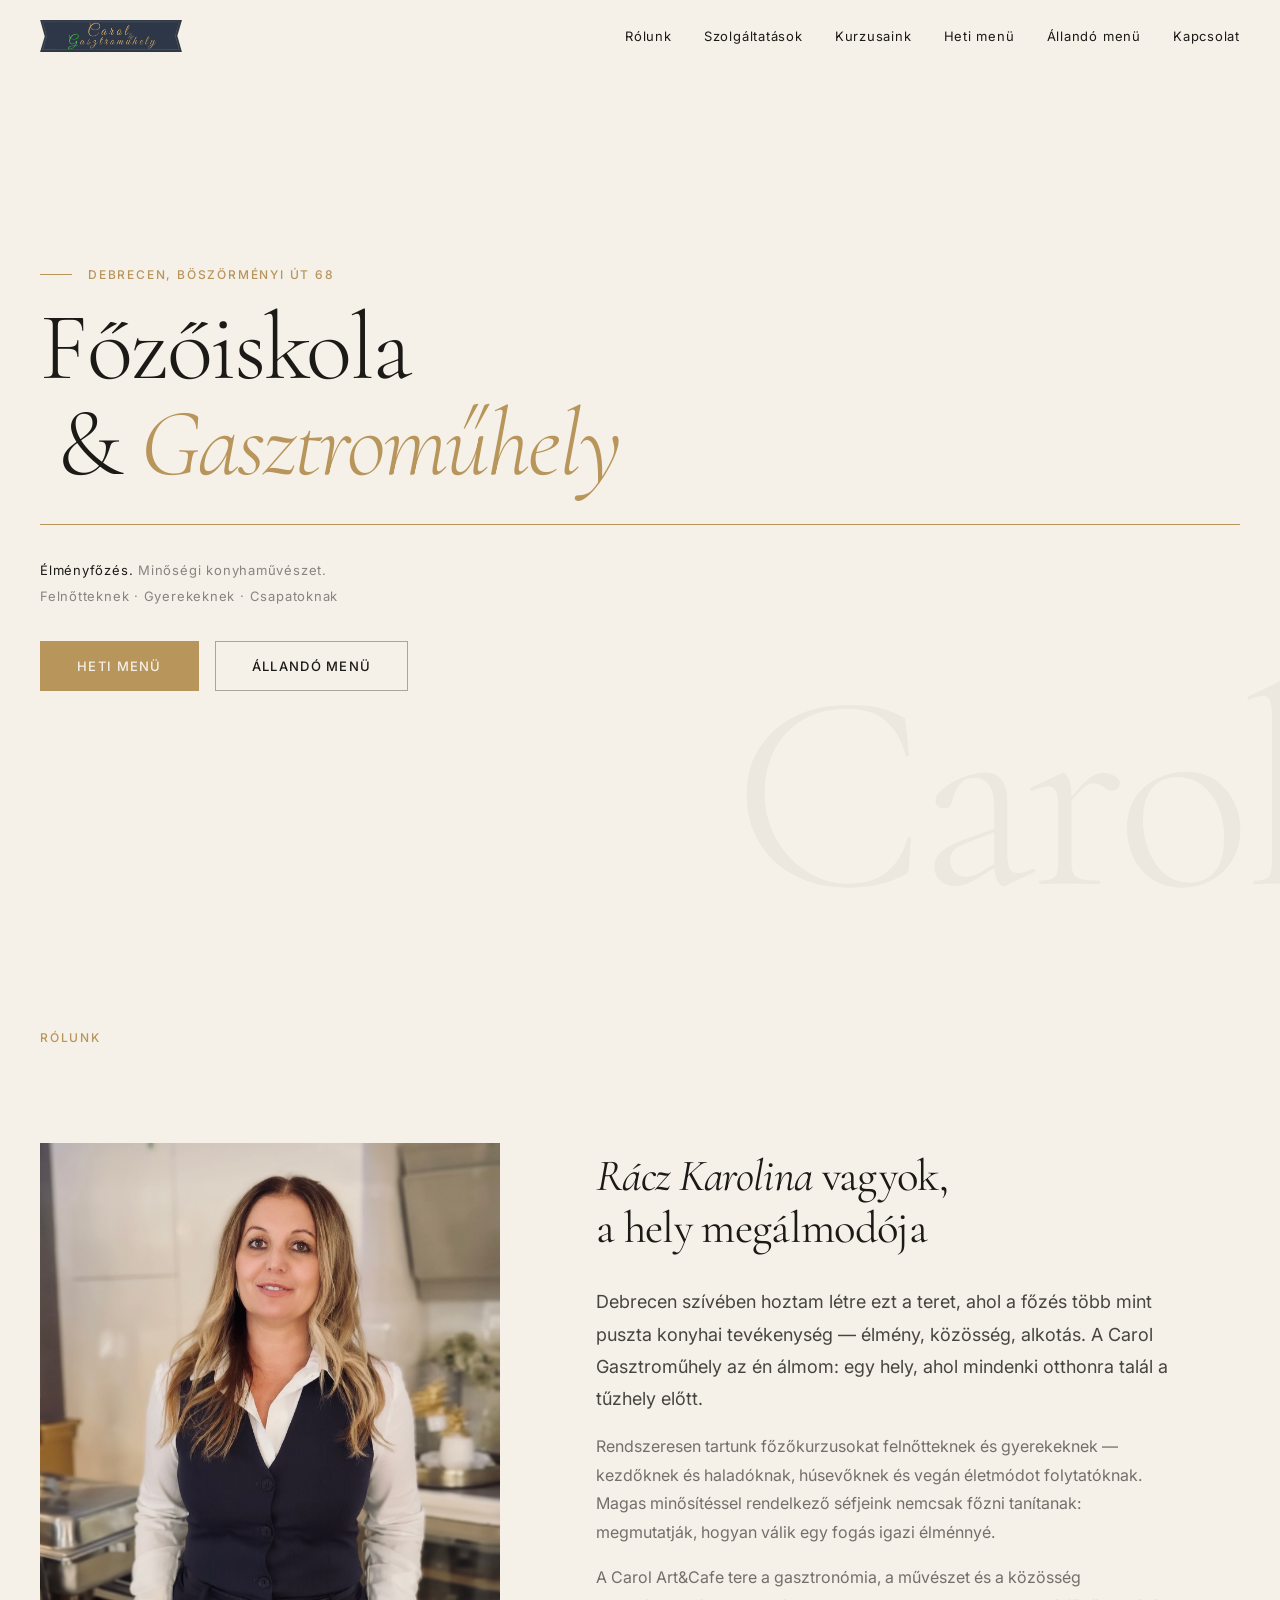
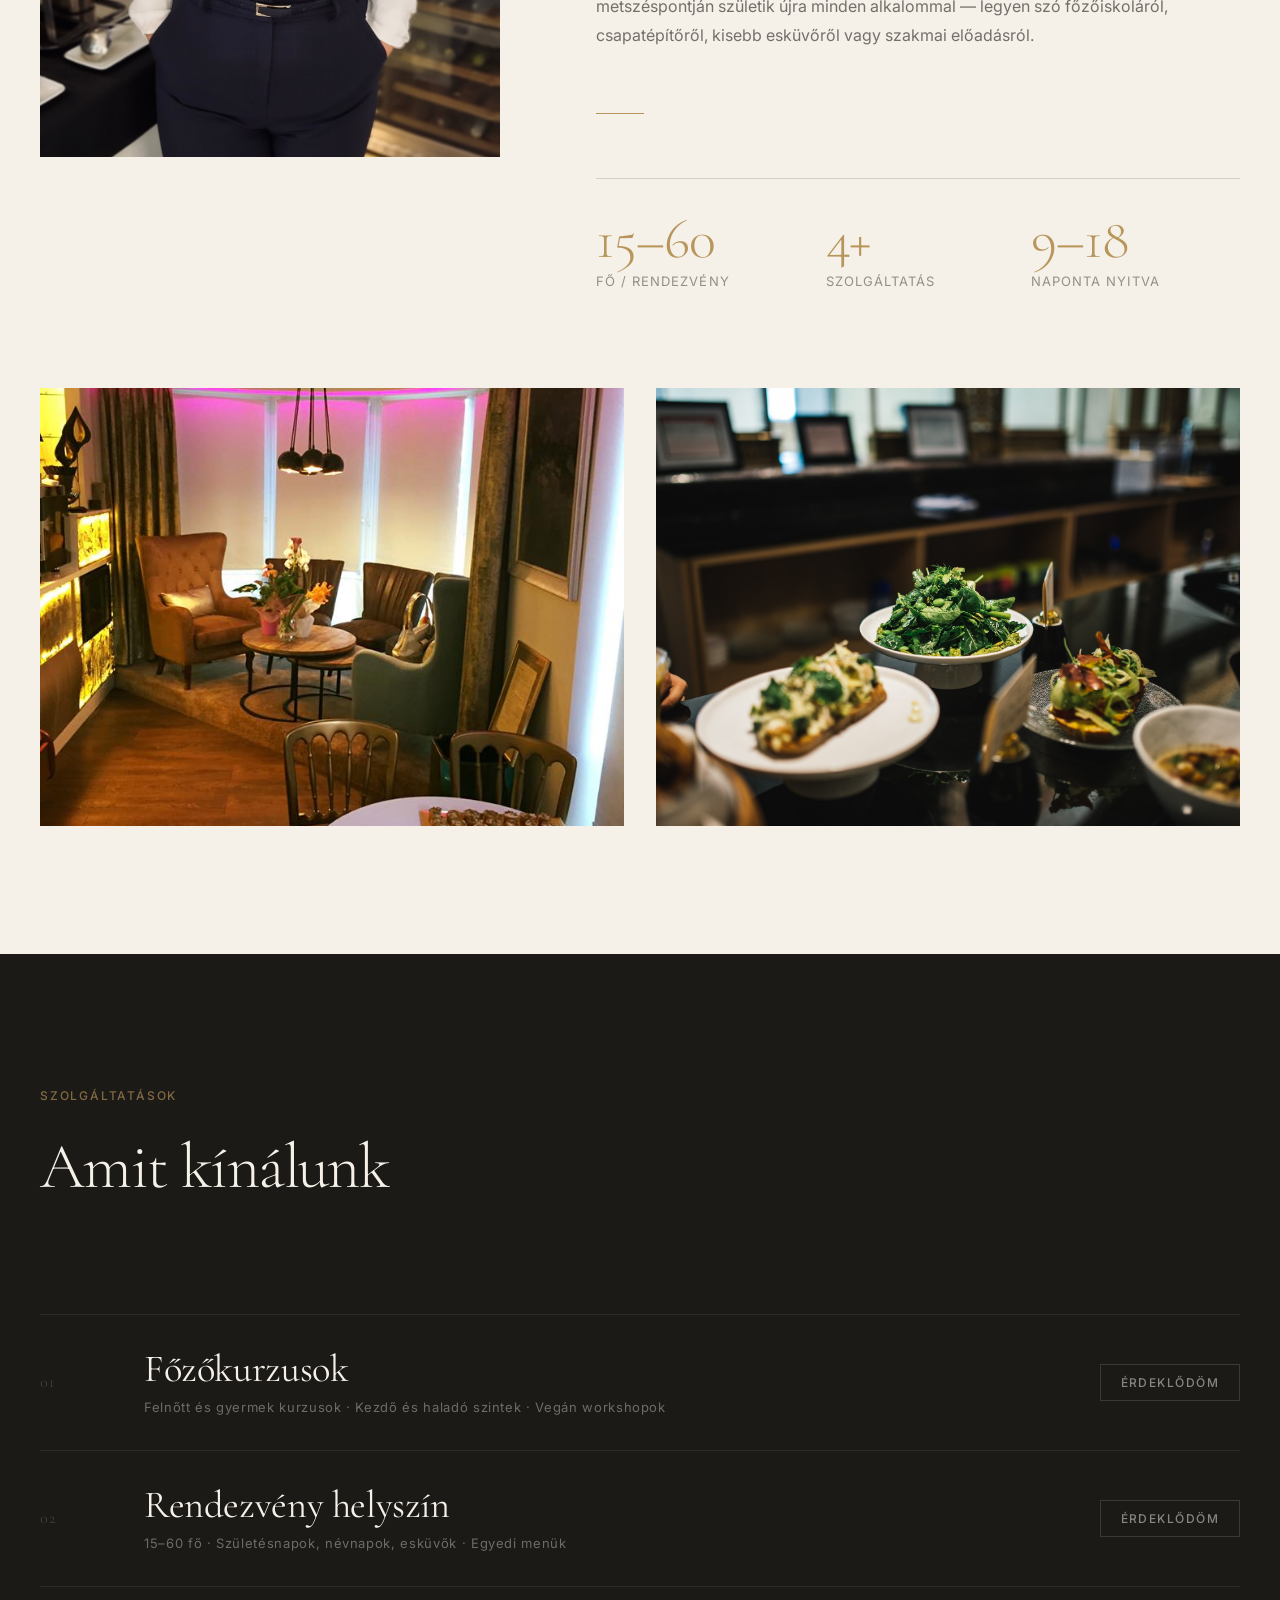
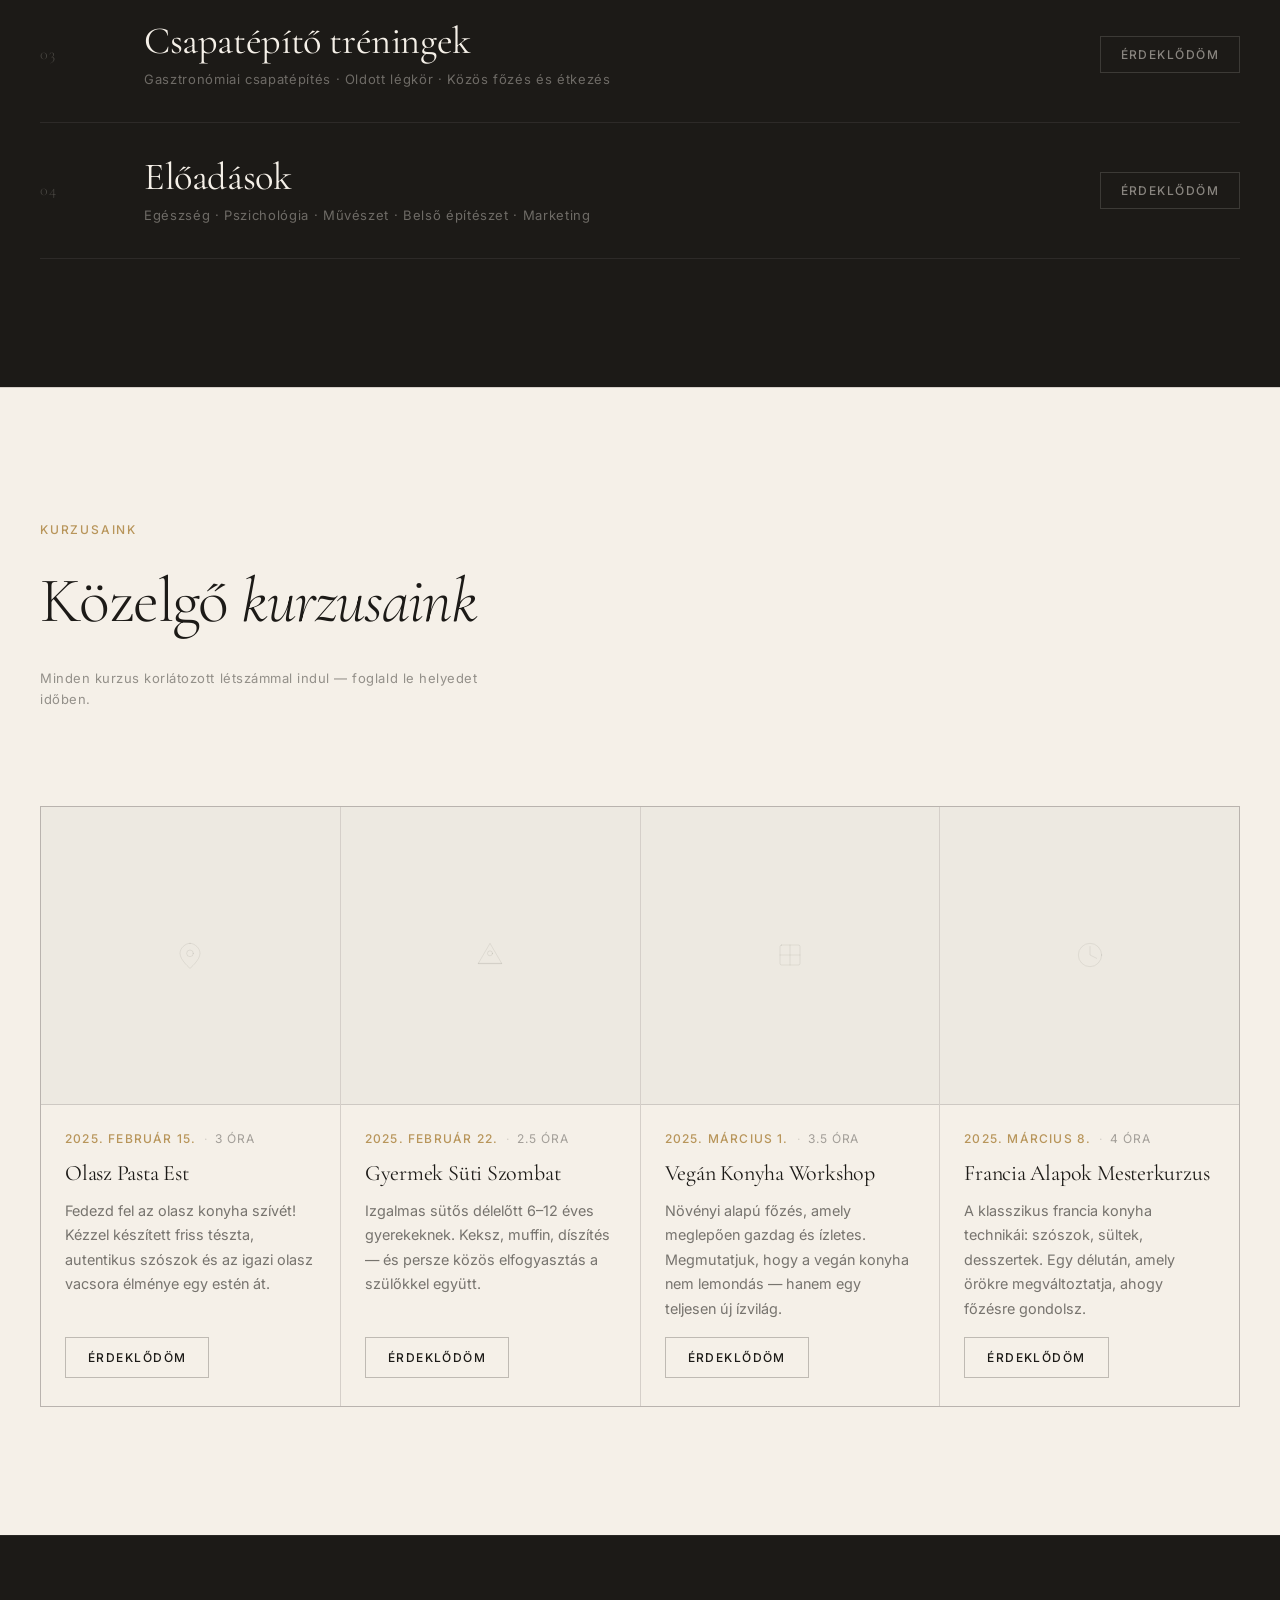
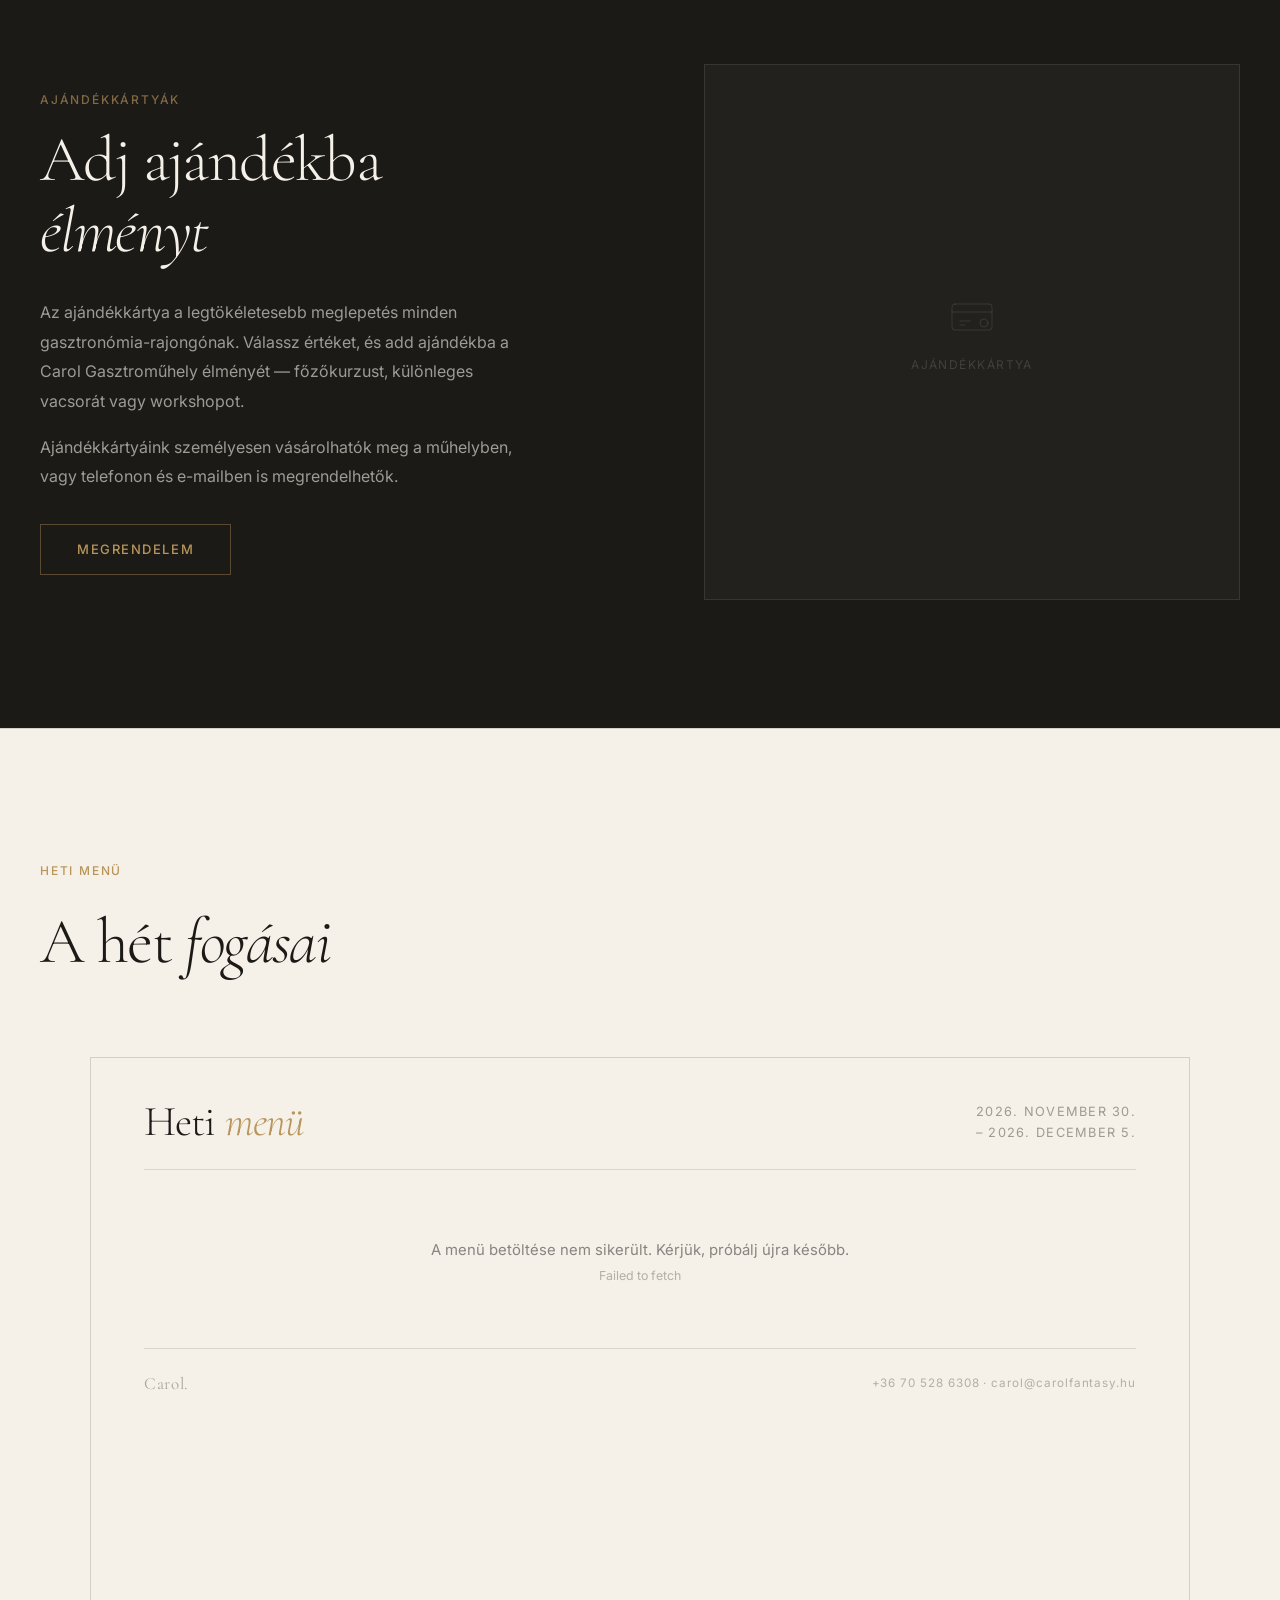
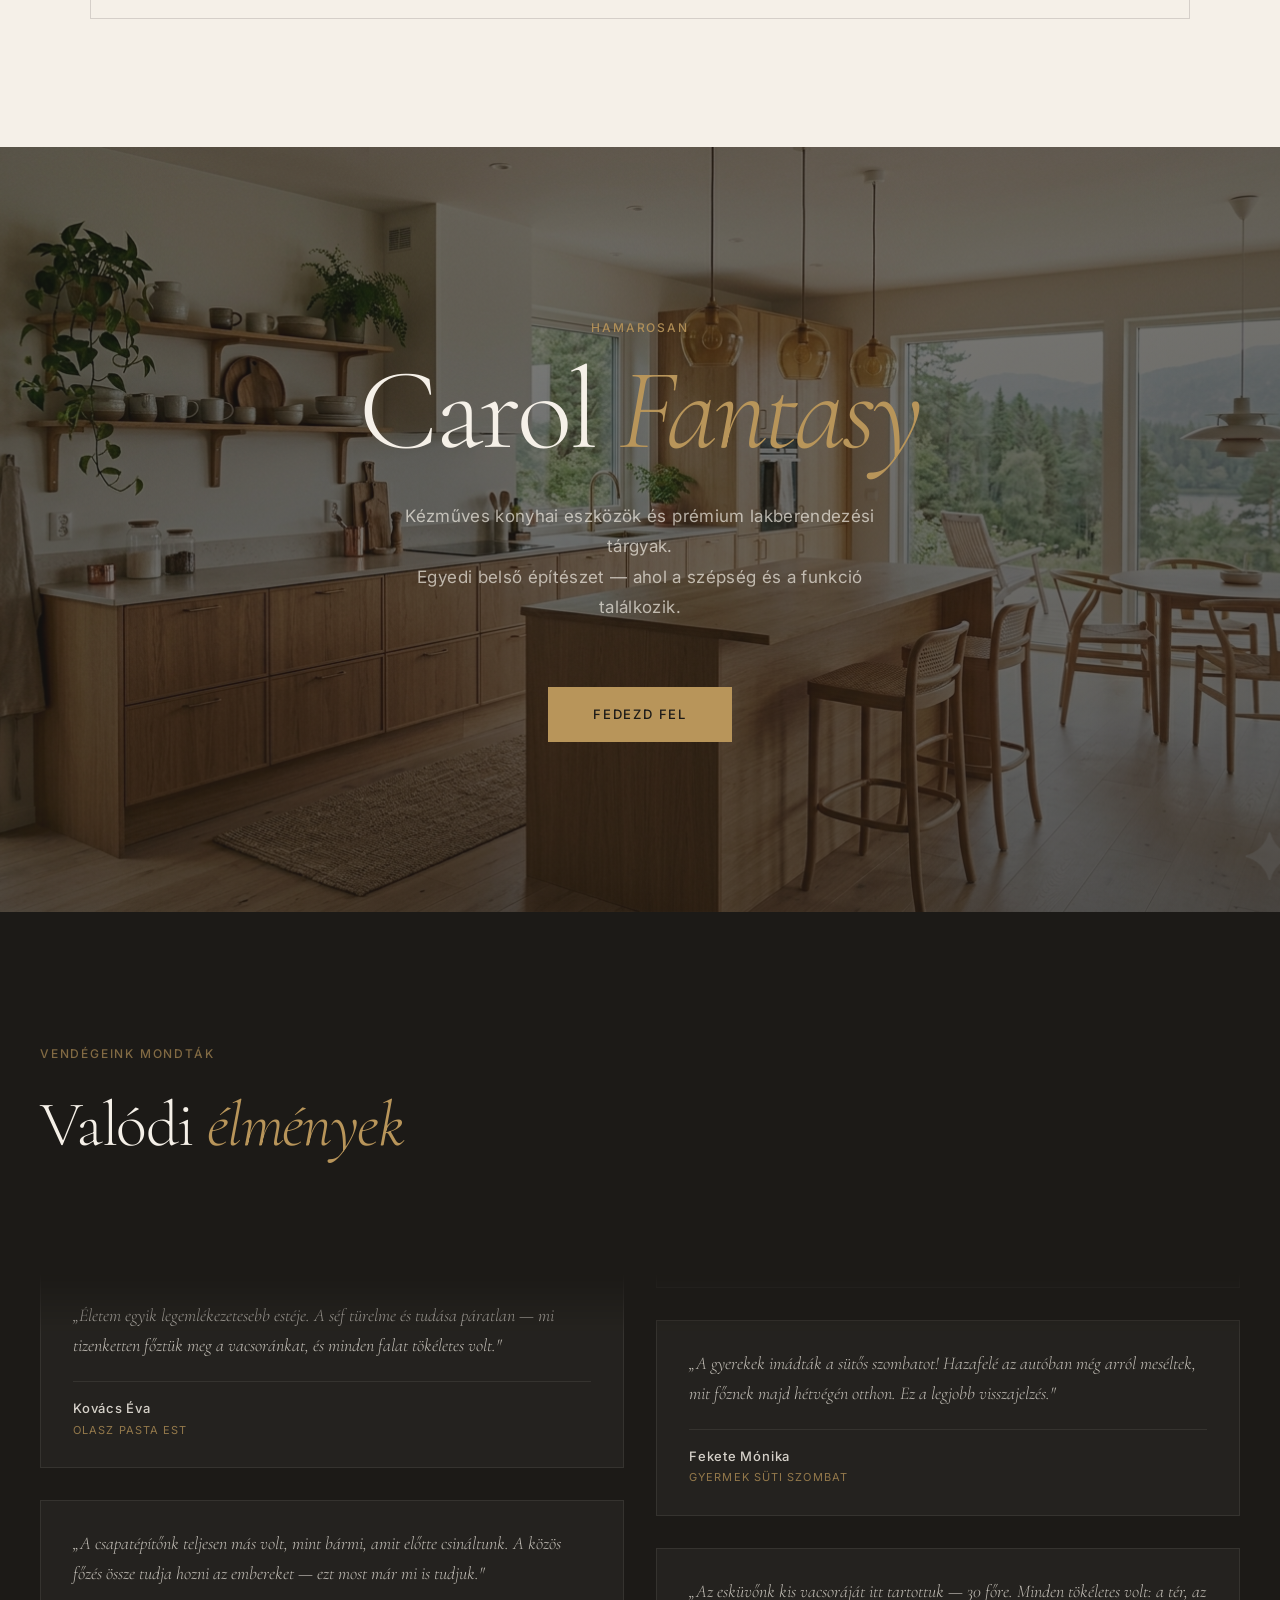
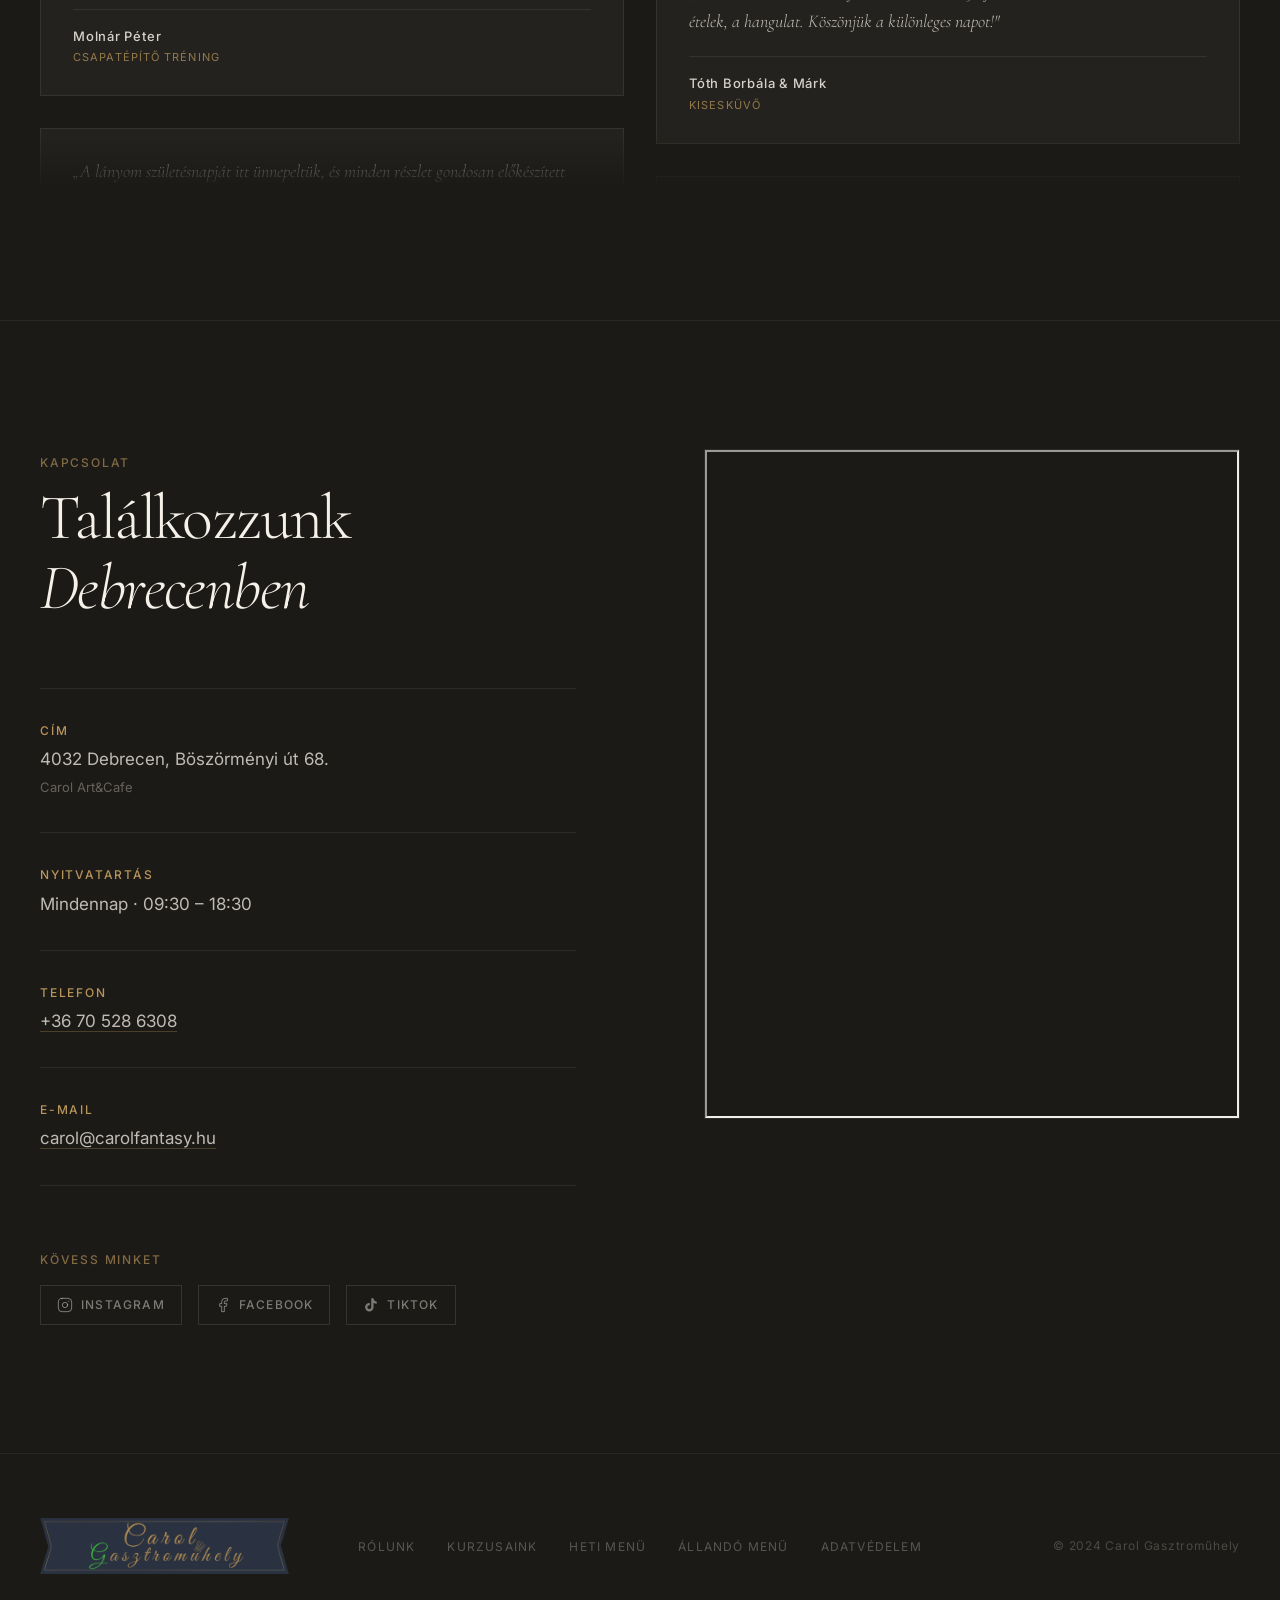
==== index.html @ 9ffb7a0f "Initial commit — Carol Gasztroműhely website Full site: hero, about, services, kurzusok, heti menu w" ====
<!DOCTYPE html>
<html lang="hu">
<head>
  <meta charset="UTF-8">
  <meta name="viewport" content="width=device-width, initial-scale=1.0">
  <title>Carol Gasztroműhely — Főzőiskola Debrecenben</title>
  <meta name="description" content="Carol Gasztroműhely – főzőiskola, rendezvény helyszín és gasztronómiai workshop Debrecenben. Élményfőzés felnőtteknek és gyerekeknek, csapatépítő tréningek, előadások.">
  <link rel="canonical" href="https://carol-gasztromuhely.hu">
  <link rel="stylesheet" href="styles/tokens.css">
  <link rel="stylesheet" href="styles/main.css">
</head>
<body>

  <!-- ══ NAVIGATION ══════════════════════════════════════════ -->
  <nav class="nav" id="nav" aria-label="Fő navigáció">
    <div class="nav-inner">

      <a href="#fooldal" class="nav-logo">
        <img src="assets/images/logo.png" alt="Carol Gasztroműhely">
      </a>

      <ul class="nav-links" id="nav-links" role="list">
        <li><a href="#rolunk">Rólunk</a></li>
        <li><a href="#szolgaltatasok">Szolgáltatások</a></li>
        <li><a href="#kurzusaink">Kurzusaink</a></li>
        <li><a href="#heti-menu">Heti menü</a></li>
        <li><a href="menu/alando-menu.html">Állandó menü</a></li>
        <li><a href="#kapcsolat">Kapcsolat</a></li>
      </ul>

      <button class="nav-toggle" id="nav-toggle" aria-label="Menü megnyitása" aria-expanded="false">
        <span></span>
        <span></span>
        <span></span>
      </button>
    </div>
  </nav>

  <main>

    <!-- ══ HERO ════════════════════════════════════════════════ -->
    <section class="hero" id="fooldal" aria-label="Főoldal">
      <div class="hero-watermark" aria-hidden="true">Carol</div>
      <div class="hero-content">

        <div class="hero-eyebrow">
          <span class="hero-eyebrow-line" aria-hidden="true"></span>
          <span class="label">Debrecen, Böszörményi út 68</span>
        </div>

        <h1 class="hero-title">
          Főzőiskola<br>
          <span class="indent">&amp; <em>Gasztroműhely</em></span>
        </h1>

        <div class="hero-rule-wrap" aria-hidden="true">
          <div class="hero-rule"></div>
        </div>

        <div class="hero-bottom">
          <p class="hero-tagline">
            <strong>Élményfőzés.</strong> Minőségi konyhaművészet.<br>
            Felnőtteknek · Gyerekeknek · Csapatoknak
          </p>
          <div class="hero-actions">
            <a href="#heti-menu" class="hero-btn hero-btn--filled">Heti menü</a>
            <a href="menu/alando-menu.html" class="hero-btn hero-btn--outline">Állandó menü</a>
          </div>
        </div>

      </div>
    </section>

    <!-- ══ ABOUT ════════════════════════════════════════════════ -->
    <section class="about" id="rolunk" aria-label="Rólunk">
      <div class="about-container">

        <div class="about-header">
          <span class="label reveal">Rólunk</span>
        </div>

        <div class="about-portrait-grid">
          <div class="about-portrait-wrap reveal">
            <img
              src="assets/images/carolportrait.jpg"
              alt="Rácz Karolina, a Carol Gasztroműhely alapítója"
              loading="lazy"
            >
          </div>
          <div class="about-text">
            <h2 class="reveal">
              <em>Rácz Karolina</em> vagyok,<br>a hely megálmodója
            </h2>
            <p class="about-lead reveal reveal-delay-1">
              Debrecen szívében hoztam létre ezt a teret, ahol a főzés több mint
              puszta konyhai tevékenység — élmény, közösség, alkotás. A Carol
              Gasztroműhely az én álmom: egy hely, ahol mindenki otthonra talál
              a tűzhely előtt.
            </p>
            <p class="about-body reveal reveal-delay-2">
              Rendszeresen tartunk főzőkurzusokat felnőtteknek és gyerekeknek —
              kezdőknek és haladóknak, húsevőknek és vegán életmódot folytatóknak.
              Magas minősítéssel rendelkező séfjeink nemcsak főzni tanítanak:
              megmutatják, hogyan válik egy fogás igazi élménnyé.
            </p>
            <p class="about-body reveal reveal-delay-3">
              A Carol Art&amp;Cafe tere a gasztronómia, a művészet és a közösség
              metszéspontján születik újra minden alkalommal — legyen szó
              főzőiskoláról, csapatépítőről, kisebb esküvőről vagy szakmai előadásról.
            </p>
            <div class="about-divider reveal"></div>
            <dl class="about-stats reveal">
              <div class="stat"><dt>15–60</dt><dd>Fő / rendezvény</dd></div>
              <div class="stat"><dt>4+</dt><dd>Szolgáltatás</dd></div>
              <div class="stat"><dt>9–18</dt><dd>Naponta nyitva</dd></div>
            </dl>
          </div>
        </div>

        <div class="about-gallery">
          <div class="about-gallery-item reveal">
            <img src="assets/images/carolinterior.jpg" alt="A Carol Gasztroműhely tere" loading="lazy">
          </div>
          <div class="about-gallery-item reveal reveal-delay-1">
            <img src="assets/images/meal.jpg" alt="Fogásaink" loading="lazy">
          </div>
        </div>

      </div>
    </section>

    <!-- ══ SERVICES ═════════════════════════════════════════════ -->
    <section class="services" id="szolgaltatasok" aria-label="Szolgáltatások">
      <header class="services-header">
        <span class="label" style="color: rgba(184,149,90,0.65);">Szolgáltatások</span>
        <h2 class="services-title reveal">Amit kínálunk</h2>
      </header>
      <ul class="services-list" role="list">
        <li class="service-item reveal">
          <span class="service-num">01</span>
          <div class="service-body">
            <span class="service-name">Főzőkurzusok</span>
            <span class="service-desc">Felnőtt és gyermek kurzusok · Kezdő és haladó szintek · Vegán workshopok</span>
          </div>
          <a href="#kapcsolat" class="service-cta">Érdeklődöm</a>
        </li>
        <li class="service-item reveal reveal-delay-1">
          <span class="service-num">02</span>
          <div class="service-body">
            <span class="service-name">Rendezvény helyszín</span>
            <span class="service-desc">15–60 fő · Születésnapok, névnapok, esküvők · Egyedi menük</span>
          </div>
          <a href="#kapcsolat" class="service-cta">Érdeklődöm</a>
        </li>
        <li class="service-item reveal reveal-delay-2">
          <span class="service-num">03</span>
          <div class="service-body">
            <span class="service-name">Csapatépítő tréningek</span>
            <span class="service-desc">Gasztronómiai csapatépítés · Oldott légkör · Közös főzés és étkezés</span>
          </div>
          <a href="#kapcsolat" class="service-cta">Érdeklődöm</a>
        </li>
        <li class="service-item reveal reveal-delay-3">
          <span class="service-num">04</span>
          <div class="service-body">
            <span class="service-name">Előadások</span>
            <span class="service-desc">Egészség · Pszichológia · Művészet · Belső építészet · Marketing</span>
          </div>
          <a href="#kapcsolat" class="service-cta">Érdeklődöm</a>
        </li>
      </ul>
    </section>

    <!-- ══ KURZUSAINK ═══════════════════════════════════════════ -->
    <section class="kurzusok" id="kurzusaink" aria-label="Kurzusaink">

      <header class="kurzusok-header">
        <span class="label reveal">Kurzusaink</span>
        <h2 class="reveal">Közelgő <em>kurzusaink</em></h2>
        <p class="kurzusok-sub reveal reveal-delay-1">
          Minden kurzus korlátozott létszámmal indul — foglald le helyedet időben.
        </p>
      </header>

      <script>
        const KURZUS_SHEET_ID   = '11J_PYoFihazIz1jFThlxFDGYWBv71cMYqSgbT6XCxfA';
        const KURZUS_SHEET_NAME = 'Kurzusok'; // must match your exact tab name in Google Sheets
      </script>

      <div class="kurzusok-grid" id="kurzusok-grid">

        <!-- Placeholder card 1 -->
        <article class="kurzus-card reveal">
          <div class="kurzus-image">
            <div class="kurzus-image-placeholder" aria-hidden="true">
              <svg viewBox="0 0 48 48" fill="none" stroke="currentColor" stroke-width="1" stroke-linecap="round" stroke-linejoin="round">
                <path d="M24 10 C18 10 12 16 12 22 C12 30 24 40 24 40 C24 40 36 30 36 22 C36 16 30 10 24 10Z"/>
                <circle cx="24" cy="22" r="4"/>
              </svg>
            </div>
          </div>
          <div class="kurzus-body">
            <div class="kurzus-meta">
              <span class="kurzus-datum">2025. február 15.</span>
              <span class="kurzus-dot" aria-hidden="true">·</span>
              <span class="kurzus-ido">3 óra</span>
            </div>
            <h3 class="kurzus-nev">Olasz Pasta Est</h3>
            <p class="kurzus-leiras">
              Fedezd fel az olasz konyha szívét! Kézzel készített friss tészta,
              autentikus szószok és az igazi olasz vacsora élménye egy estén át.
            </p>
            <a href="#kapcsolat" class="kurzus-cta">Érdeklődöm</a>
          </div>
        </article>

        <!-- Placeholder card 2 -->
        <article class="kurzus-card reveal reveal-delay-1">
          <div class="kurzus-image">
            <div class="kurzus-image-placeholder" aria-hidden="true">
              <svg viewBox="0 0 48 48" fill="none" stroke="currentColor" stroke-width="1" stroke-linecap="round" stroke-linejoin="round">
                <path d="M10 34 L24 10 L38 34 Z"/>
                <line x1="10" y1="34" x2="38" y2="34"/>
                <circle cx="24" cy="22" r="3"/>
              </svg>
            </div>
          </div>
          <div class="kurzus-body">
            <div class="kurzus-meta">
              <span class="kurzus-datum">2025. február 22.</span>
              <span class="kurzus-dot" aria-hidden="true">·</span>
              <span class="kurzus-ido">2.5 óra</span>
            </div>
            <h3 class="kurzus-nev">Gyermek Süti Szombat</h3>
            <p class="kurzus-leiras">
              Izgalmas sütős délelőtt 6–12 éves gyerekeknek. Keksz, muffin,
              díszítés — és persze közös elfogyasztás a szülőkkel együtt.
            </p>
            <a href="#kapcsolat" class="kurzus-cta">Érdeklődöm</a>
          </div>
        </article>

        <!-- Placeholder card 3 -->
        <article class="kurzus-card reveal reveal-delay-2">
          <div class="kurzus-image">
            <div class="kurzus-image-placeholder" aria-hidden="true">
              <svg viewBox="0 0 48 48" fill="none" stroke="currentColor" stroke-width="1" stroke-linecap="round" stroke-linejoin="round">
                <rect x="12" y="12" width="24" height="24" rx="2"/>
                <line x1="12" y1="24" x2="36" y2="24"/>
                <line x1="24" y1="12" x2="24" y2="36"/>
              </svg>
            </div>
          </div>
          <div class="kurzus-body">
            <div class="kurzus-meta">
              <span class="kurzus-datum">2025. március 1.</span>
              <span class="kurzus-dot" aria-hidden="true">·</span>
              <span class="kurzus-ido">3.5 óra</span>
            </div>
            <h3 class="kurzus-nev">Vegán Konyha Workshop</h3>
            <p class="kurzus-leiras">
              Növényi alapú főzés, amely meglepően gazdag és ízletes. Megmutatjuk,
              hogy a vegán konyha nem lemondás — hanem egy teljesen új ízvilág.
            </p>
            <a href="#kapcsolat" class="kurzus-cta">Érdeklődöm</a>
          </div>
        </article>

        <!-- Placeholder card 4 -->
        <article class="kurzus-card reveal reveal-delay-3">
          <div class="kurzus-image">
            <div class="kurzus-image-placeholder" aria-hidden="true">
              <svg viewBox="0 0 48 48" fill="none" stroke="currentColor" stroke-width="1" stroke-linecap="round" stroke-linejoin="round">
                <circle cx="24" cy="24" r="14"/>
                <path d="M24 14 L24 24 L32 28"/>
              </svg>
            </div>
          </div>
          <div class="kurzus-body">
            <div class="kurzus-meta">
              <span class="kurzus-datum">2025. március 8.</span>
              <span class="kurzus-dot" aria-hidden="true">·</span>
              <span class="kurzus-ido">4 óra</span>
            </div>
            <h3 class="kurzus-nev">Francia Alapok Mesterkurzus</h3>
            <p class="kurzus-leiras">
              A klasszikus francia konyha technikái: szószok, sültek, desszertek.
              Egy délután, amely örökre megváltoztatja, ahogy főzésre gondolsz.
            </p>
            <a href="#kapcsolat" class="kurzus-cta">Érdeklődöm</a>
          </div>
        </article>

      </div>
    </section>

    <!-- ══ AJÁNDÉKKÁRTYÁK ═════════════════════════════════════════ -->
    <section class="ajandek" id="ajandekkartyak" aria-label="Ajándékkártyák">
      <div class="ajandek-grid">

        <div class="ajandek-text">
          <span class="label">Ajándékkártyák</span>
          <h2 class="reveal">Adj ajándékba<br><em>élményt</em></h2>
          <p class="reveal reveal-delay-1">
            Az ajándékkártya a legtökéletesebb meglepetés minden gasztronómia-rajongónak.
            Válassz értéket, és add ajándékba a Carol Gasztroműhely élményét —
            főzőkurzust, különleges vacsorát vagy workshopot.
          </p>
          <p class="reveal reveal-delay-2">
            Ajándékkártyáink személyesen vásárolhatók meg a műhelyben,
            vagy telefonon és e-mailben is megrendelhetők.
          </p>
          <a href="ajandekkartyak.html" class="ajandek-cta reveal reveal-delay-3">Megrendelem</a>
        </div>

        <div class="ajandek-image-slot reveal">
          <!-- When gift card image is ready, replace this div with:
               <img src="assets/images/ajandekkartyak.jpg" alt="Carol Gasztroműhely ajándékkártya"> -->
          <div class="ajandek-placeholder">
            <svg viewBox="0 0 48 48" fill="none" stroke="currentColor" stroke-width="0.75"
                 stroke-linecap="round" stroke-linejoin="round" aria-hidden="true">
              <rect x="4" y="13" width="40" height="26" rx="3"/>
              <line x1="4" y1="21" x2="44" y2="21"/>
              <line x1="12" y1="30" x2="22" y2="30"/>
              <line x1="12" y1="34" x2="17" y2="34"/>
              <circle cx="36" cy="32" r="4"/>
            </svg>
            <span>Ajándékkártya</span>
          </div>
        </div>

      </div>
    </section>

    <!-- ══ WEEKLY MENU ══════════════════════════════════════════ -->
    <section class="menu-section" id="heti-menu" aria-label="Heti menü">
      <header class="menu-header">
        <span class="label reveal">Heti menü</span>
        <h2 class="reveal">A hét <em>fogásai</em></h2>
      </header>
      <div class="menu-frame-wrap reveal">
        <iframe src="menu/menu-widget.html" id="menu-iframe" title="Heti menü" loading="lazy" scrolling="no"></iframe>
      </div>
    </section>

    <!-- ══ CAROL FANTASY ══════════════════════════════════════════ -->
    <section class="carol-fantasy" id="carol-fantasy" aria-label="Carol Fantasy">
      <div class="carol-fantasy-bg" aria-hidden="true"
           style="background-image: url('assets/images/Gemini_Generated_Image_h8ffe6h8ffe6h8ff.png')">
      </div>
      <div class="carol-fantasy-overlay" aria-hidden="true"></div>
      <div class="carol-fantasy-content">
        <span class="label">Hamarosan</span>
        <h2>Carol <em>Fantasy</em></h2>
        <p>
          Kézműves konyhai eszközök és prémium lakberendezési tárgyak.<br>
          Egyedi belső építészet — ahol a szépség és a funkció találkozik.
        </p>
        <a href="#" class="carol-fantasy-btn" aria-label="Carol Fantasy — hamarosan nyílik">
          Fedezd fel
        </a>
      </div>
    </section>

    <!-- ══ TESTIMONIALS ═════════════════════════════════════════ -->
    <section class="testimonials" id="velemenyek" aria-label="Vendégeink mondták">
      <div class="testimonials-header">
        <span class="label reveal">Vendégeink mondták</span>
        <h2 class="reveal">Valódi <em>élmények</em></h2>
      </div>

      <div class="testimonials-stage" aria-hidden="true">

        <!-- Column A — scrolls up -->
        <div class="testimonials-col testimonials-col--up">
          <div class="testimonials-track">

            <blockquote class="testi-card">
              <p class="testi-quote">„Életem egyik legemlékezetesebb estéje. A séf türelme és tudása páratlan — mi tizenketten főztük meg a vacsoránkat, és minden falat tökéletes volt."</p>
              <footer class="testi-footer">
                <span class="testi-name">Kovács Éva</span>
                <span class="testi-context">Olasz Pasta Est</span>
              </footer>
            </blockquote>

            <blockquote class="testi-card">
              <p class="testi-quote">„A csapatépítőnk teljesen más volt, mint bármi, amit előtte csináltunk. A közös főzés össze tudja hozni az embereket — ezt most már mi is tudjuk."</p>
              <footer class="testi-footer">
                <span class="testi-name">Molnár Péter</span>
                <span class="testi-context">Csapatépítő tréning</span>
              </footer>
            </blockquote>

            <blockquote class="testi-card">
              <p class="testi-quote">„A lányom születésnapját itt ünnepeltük, és minden részlet gondosan előkészített volt. A tér gyönyörű, a hangulat meghitt, az ételek kiválóak."</p>
              <footer class="testi-footer">
                <span class="testi-name">Szabó Judit</span>
                <span class="testi-context">Magánrendezvény</span>
              </footer>
            </blockquote>

            <blockquote class="testi-card">
              <p class="testi-quote">„Soha nem gondoltam volna, hogy a vegán főzés ilyen izgalmas lehet. A workshop után otthon is mertem kísérletezni — és sikerült!"</p>
              <footer class="testi-footer">
                <span class="testi-name">Horváth Anna</span>
                <span class="testi-context">Vegán Konyha Workshop</span>
              </footer>
            </blockquote>

            <!-- Duplicate for seamless loop -->
            <blockquote class="testi-card" aria-hidden="true">
              <p class="testi-quote">„Életem egyik legemlékezetesebb estéje. A séf türelme és tudása páratlan — mi tizenketten főztük meg a vacsoránkat, és minden falat tökéletes volt."</p>
              <footer class="testi-footer">
                <span class="testi-name">Kovács Éva</span>
                <span class="testi-context">Olasz Pasta Est</span>
              </footer>
            </blockquote>

            <blockquote class="testi-card" aria-hidden="true">
              <p class="testi-quote">„A csapatépítőnk teljesen más volt, mint bármi, amit előtte csináltunk. A közös főzés össze tudja hozni az embereket — ezt most már mi is tudjuk."</p>
              <footer class="testi-footer">
                <span class="testi-name">Molnár Péter</span>
                <span class="testi-context">Csapatépítő tréning</span>
              </footer>
            </blockquote>

            <blockquote class="testi-card" aria-hidden="true">
              <p class="testi-quote">„A lányom születésnapját itt ünnepeltük, és minden részlet gondosan előkészített volt. A tér gyönyörű, a hangulat meghitt, az ételek kiválóak."</p>
              <footer class="testi-footer">
                <span class="testi-name">Szabó Judit</span>
                <span class="testi-context">Magánrendezvény</span>
              </footer>
            </blockquote>

            <blockquote class="testi-card" aria-hidden="true">
              <p class="testi-quote">„Soha nem gondoltam volna, hogy a vegán főzés ilyen izgalmas lehet. A workshop után otthon is mertem kísérletezni — és sikerült!"</p>
              <footer class="testi-footer">
                <span class="testi-name">Horváth Anna</span>
                <span class="testi-context">Vegán Konyha Workshop</span>
              </footer>
            </blockquote>

          </div>
        </div>

        <!-- Column B — scrolls down -->
        <div class="testimonials-col testimonials-col--down">
          <div class="testimonials-track">

            <blockquote class="testi-card">
              <p class="testi-quote">„Karolina és a csapata valami különlegeset alkotott Debrecenben. Nem csak főzni tanítanak — megmutatják, hogyan kell szeretni a jó ételt."</p>
              <footer class="testi-footer">
                <span class="testi-name">Nagy Bence</span>
                <span class="testi-context">Francia Alapok Mesterkurzus</span>
              </footer>
            </blockquote>

            <blockquote class="testi-card">
              <p class="testi-quote">„A gyerekek imádták a sütős szombatot! Hazafelé az autóban még arról meséltek, mit főznek majd hétvégén otthon. Ez a legjobb visszajelzés."</p>
              <footer class="testi-footer">
                <span class="testi-name">Fekete Mónika</span>
                <span class="testi-context">Gyermek Süti Szombat</span>
              </footer>
            </blockquote>

            <blockquote class="testi-card">
              <p class="testi-quote">„Az esküvőnk kis vacsoráját itt tartottuk — 30 főre. Minden tökéletes volt: a tér, az ételek, a hangulat. Köszönjük a különleges napot!"</p>
              <footer class="testi-footer">
                <span class="testi-name">Tóth Borbála &amp; Márk</span>
                <span class="testi-context">Kisesküvő</span>
              </footer>
            </blockquote>

            <blockquote class="testi-card">
              <p class="testi-quote">„A cég nevében mondom: jövőre is ide jövünk csapatépítőre. A kollégáim még hetek múlva is a főzős napot emlegetik az irodában."</p>
              <footer class="testi-footer">
                <span class="testi-name">Varga Tamás</span>
                <span class="testi-context">Vállalati csapatépítő</span>
              </footer>
            </blockquote>

            <!-- Duplicate for seamless loop -->
            <blockquote class="testi-card" aria-hidden="true">
              <p class="testi-quote">„Karolina és a csapata valami különlegeset alkotott Debrecenben. Nem csak főzni tanítanak — megmutatják, hogyan kell szeretni a jó ételt."</p>
              <footer class="testi-footer">
                <span class="testi-name">Nagy Bence</span>
                <span class="testi-context">Francia Alapok Mesterkurzus</span>
              </footer>
            </blockquote>

            <blockquote class="testi-card" aria-hidden="true">
              <p class="testi-quote">„A gyerekek imádták a sütős szombatot! Hazafelé az autóban még arról meséltek, mit főznek majd hétvégén otthon. Ez a legjobb visszajelzés."</p>
              <footer class="testi-footer">
                <span class="testi-name">Fekete Mónika</span>
                <span class="testi-context">Gyermek Süti Szombat</span>
              </footer>
            </blockquote>

            <blockquote class="testi-card" aria-hidden="true">
              <p class="testi-quote">„Az esküvőnk kis vacsoráját itt tartottuk — 30 főre. Minden tökéletes volt: a tér, az ételek, a hangulat. Köszönjük a különleges napot!"</p>
              <footer class="testi-footer">
                <span class="testi-name">Tóth Borbála &amp; Márk</span>
                <span class="testi-context">Kisesküvő</span>
              </footer>
            </blockquote>

            <blockquote class="testi-card" aria-hidden="true">
              <p class="testi-quote">„A cég nevében mondom: jövőre is ide jövünk csapatépítőre. A kollégáim még hetek múlva is a főzős napot emlegetik az irodában."</p>
              <footer class="testi-footer">
                <span class="testi-name">Varga Tamás</span>
                <span class="testi-context">Vállalati csapatépítő</span>
              </footer>
            </blockquote>

          </div>
        </div>

      </div>
    </section>

    <!-- ══ CONTACT ══════════════════════════════════════════════ -->
    <section class="contact" id="kapcsolat" aria-label="Kapcsolat">
      <div class="contact-grid">

        <div class="contact-left">
          <span class="label" style="color: rgba(184,149,90,0.65);">Kapcsolat</span>
          <h2 class="reveal">Találkozzunk<br><em>Debrecenben</em></h2>

          <dl class="contact-details">
            <div class="contact-row reveal">
              <dt class="contact-row-label">Cím</dt>
              <dd class="contact-row-value">
                4032 Debrecen, Böszörményi út 68.<br>
                <small style="opacity:0.45; font-size:0.8125rem;">Carol Art&amp;Cafe</small>
              </dd>
            </div>
            <div class="contact-row reveal reveal-delay-1">
              <dt class="contact-row-label">Nyitvatartás</dt>
              <dd class="contact-row-value">Mindennap · 09:30 – 18:30</dd>
            </div>
            <div class="contact-row reveal reveal-delay-2">
              <dt class="contact-row-label">Telefon</dt>
              <dd class="contact-row-value">
                <a href="tel:+36705286308">+36 70 528 6308</a>
              </dd>
            </div>
            <div class="contact-row reveal reveal-delay-3">
              <dt class="contact-row-label">E-mail</dt>
              <dd class="contact-row-value">
                <a href="mailto:carol@carolfantasy.hu">carol@carolfantasy.hu</a>
              </dd>
            </div>
          </dl>

          <div class="contact-social reveal">
            <span class="contact-social-label label">Kövess minket</span>
            <div class="social-links">
              <a href="https://www.instagram.com/" target="_blank" rel="noopener noreferrer" class="social-link" aria-label="Instagram">
                <svg viewBox="0 0 24 24" fill="none" stroke="currentColor" stroke-width="1.5" stroke-linecap="round" stroke-linejoin="round" aria-hidden="true">
                  <rect x="2" y="2" width="20" height="20" rx="5.5"/>
                  <circle cx="12" cy="12" r="4"/>
                  <circle cx="17.5" cy="6.5" r="1" fill="currentColor" stroke="none"/>
                </svg>
                <span>Instagram</span>
              </a>
              <a href="https://www.facebook.com/" target="_blank" rel="noopener noreferrer" class="social-link" aria-label="Facebook">
                <svg viewBox="0 0 24 24" fill="none" stroke="currentColor" stroke-width="1.5" stroke-linecap="round" stroke-linejoin="round" aria-hidden="true">
                  <path d="M18 2h-3a5 5 0 0 0-5 5v3H7v4h3v8h4v-8h3l1-4h-4V7a1 1 0 0 1 1-1h3z"/>
                </svg>
                <span>Facebook</span>
              </a>
              <a href="https://www.tiktok.com/" target="_blank" rel="noopener noreferrer" class="social-link" aria-label="TikTok">
                <svg viewBox="0 0 24 24" fill="currentColor" aria-hidden="true">
                  <path d="M19.59 6.69a4.83 4.83 0 0 1-3.77-4.25V2h-3.45v13.67a2.89 2.89 0 0 1-2.88 2.5 2.89 2.89 0 0 1-2.89-2.89 2.89 2.89 0 0 1 2.89-2.89c.28 0 .54.04.79.1V9.01a6.27 6.27 0 0 0-.79-.05 6.34 6.34 0 0 0-6.34 6.34 6.34 6.34 0 0 0 6.34 6.34 6.34 6.34 0 0 0 6.33-6.34V8.74a8.18 8.18 0 0 0 4.79 1.53V6.82a4.85 4.85 0 0 1-1.02-.13z"/>
                </svg>
                <span>TikTok</span>
              </a>
            </div>
          </div>
        </div>

        <div class="contact-map reveal">
          <iframe
            src="https://www.google.com/maps/embed?pb=!1m18!1m12!1m3!1d2694.4!2d21.6135!3d47.5362!2m3!1f0!2f0!3f0!3m2!1i1024!2i768!4f13.1!3m3!1m2!1s0x47470e6a0000000%3A0x0!2sBöszörményi+út+68%2C+Debrecen%2C+4032!5e0!3m2!1shu!2shu!4v1"
            loading="lazy" allowfullscreen referrerpolicy="no-referrer-when-downgrade"
            title="Carol Gasztroműhely térképen"
          ></iframe>
        </div>

      </div>
    </section>

  </main>

  <!-- ══ FOOTER ══════════════════════════════════════════════ -->
  <footer class="footer" aria-label="Lábléc">
    <div class="footer-inner">

      <a href="#fooldal" class="footer-logo">
        <img src="assets/images/logo.png" alt="Carol Gasztroműhely">
      </a>

      <ul class="footer-links" role="list">
        <li><a href="#rolunk">Rólunk</a></li>
        <li><a href="#kurzusaink">Kurzusaink</a></li>
        <li><a href="#heti-menu">Heti menü</a></li>
        <li><a href="menu/alando-menu.html">Állandó menü</a></li>
        <li><a href="/gdpr">Adatvédelem</a></li>
      </ul>

      <p class="footer-copy">&copy; 2024 Carol Gasztroműhely</p>

    </div>
  </footer>

  <script src="scripts/main.js"></script>
</body>
</html>
---- styles/tokens.css ----
/* ============================================================
   Carol Gasztroműhely — Design Tokens
   Source: Brand guidelines (Figma export)
   Last updated: 2026-03-30
   ============================================================ */

@import url('https://fonts.googleapis.com/css2?family=Cormorant+Garamond:ital,wght@0,300;0,400;0,500;0,600;1,300;1,400;1,500&family=Inter:wght@300;400;500&display=swap');

:root {
  /* ── Colors ─────────────────────────────────────────────── */
  --color-bg:        #F5F0E8;   /* Cream / linen — primary background */
  --color-text:      #1C1A17;   /* Charcoal — all body text & headings */
  --color-accent:    #B8955A;   /* Warm gold — CTAs, borders, highlights */
  --color-bg-dark:   #1C1A17;   /* Dark sections — inverted panels */
  --color-text-dark: #F5F0E8;   /* Text on dark backgrounds */
  --color-accent-light: #D4B483; /* Lighter gold for hover states */
  --color-rule:      rgba(28, 26, 23, 0.15); /* Hairline dividers */

  /* ── Fonts ──────────────────────────────────────────────── */
  --font-heading:    'Cormorant Garamond', Georgia, serif;
  --font-body:       'Inter', system-ui, sans-serif;

  /* ── Type Scale ─────────────────────────────────────────── */
  --text-display:    clamp(3.5rem, 8vw, 6rem);
  --text-h1:         clamp(2.5rem, 5vw, 4rem);
  --text-h2:         clamp(1.875rem, 3.5vw, 3rem);
  --text-h3:         clamp(1.5rem, 2.5vw, 2rem);
  --text-body:       1rem;
  --text-small:      0.8125rem;  /* 13px */
  --text-label:      0.75rem;    /* 12px — uppercase labels */

  /* ── Spacing ────────────────────────────────────────────── */
  --space-xs:        0.5rem;     /* 8px */
  --space-sm:        1rem;       /* 16px */
  --space-md:        2rem;       /* 32px */
  --space-lg:        4rem;       /* 64px */
  --space-xl:        6rem;       /* 96px */
  --space-2xl:       8rem;       /* 128px */

  /* ── Border Radius ──────────────────────────────────────── */
  --radius-sm:       2px;
  --radius-md:       4px;
  --radius-none:     0;

  /* ── Shadows ────────────────────────────────────────────── */
  --shadow-subtle:   0 2px 16px rgba(28, 26, 23, 0.06);
  --shadow-card:     0 4px 32px rgba(28, 26, 23, 0.08);

  /* ── Transitions ────────────────────────────────────────── */
  --ease-out:        cubic-bezier(0.16, 1, 0.3, 1);
  --ease-in-out:     cubic-bezier(0.4, 0, 0.2, 1);
  --duration-fast:   150ms;
  --duration-base:   300ms;
  --duration-slow:   600ms;

  /* ── Layout ─────────────────────────────────────────────── */
  --max-width:       1200px;
  --max-width-text:  680px;
  --nav-height:      72px;
}
---- styles/main.css ----
/* ============================================================
   Carol Gasztroműhely — Main Stylesheet
   ============================================================ */

/* ── Reset ────────────────────────────────────────────────── */
*, *::before, *::after { box-sizing: border-box; margin: 0; padding: 0; }
html { scroll-behavior: smooth; }
img, video { max-width: 100%; display: block; }
a { color: inherit; text-decoration: none; }
button { cursor: pointer; border: none; background: none; font: inherit; }
ul { list-style: none; }

/* ── Base ─────────────────────────────────────────────────── */
body {
  font-family: var(--font-body);
  font-size: var(--text-body);
  font-weight: 400;
  color: var(--color-text);
  background: var(--color-bg);
  line-height: 1.6;
  -webkit-font-smoothing: antialiased;
  -moz-osx-font-smoothing: grayscale;
  overflow-x: hidden;
}

/* ── Utilities ────────────────────────────────────────────── */
.label {
  font-family: var(--font-body);
  font-size: var(--text-label);
  font-weight: 500;
  letter-spacing: 0.15em;
  text-transform: uppercase;
  color: var(--color-accent);
}

.reveal {
  opacity: 0;
  transform: translateY(28px);
  transition: opacity 0.8s var(--ease-out), transform 0.8s var(--ease-out);
}
.reveal.visible { opacity: 1; transform: translateY(0); }
.reveal-delay-1 { transition-delay: 0.1s; }
.reveal-delay-2 { transition-delay: 0.2s; }
.reveal-delay-3 { transition-delay: 0.3s; }

/* ── Navigation ───────────────────────────────────────────── */
.nav {
  position: fixed;
  top: 0; left: 0; right: 0;
  z-index: 100;
  height: var(--nav-height);
  display: flex;
  align-items: center;
  padding: 0 var(--space-md);
  transition: background var(--duration-slow) var(--ease-out),
              box-shadow var(--duration-slow) var(--ease-out);
}
.nav.scrolled {
  background: rgba(245, 240, 232, 0.96);
  backdrop-filter: blur(12px);
  -webkit-backdrop-filter: blur(12px);
  box-shadow: 0 1px 0 var(--color-rule);
}

.nav-inner {
  width: 100%;
  max-width: var(--max-width);
  margin: 0 auto;
  display: flex;
  align-items: center;
  justify-content: space-between;
}

/* Logo image in nav */
.nav-logo {
  display: flex;
  align-items: center;
  flex-shrink: 0;
}
.nav-logo img {
  height: 32px;
  width: auto;
  display: block;
  transition: opacity var(--duration-fast);
}
.nav-logo:hover img { opacity: 0.85; }

.nav-links {
  display: flex;
  align-items: center;
  gap: var(--space-md);
}
.nav-links a {
  font-size: var(--text-small);
  font-weight: 400;
  letter-spacing: 0.06em;
  position: relative;
  transition: color var(--duration-fast);
  white-space: nowrap;
}
.nav-links a::after {
  content: '';
  position: absolute;
  bottom: -2px; left: 0;
  width: 0; height: 1px;
  background: var(--color-accent);
  transition: width var(--duration-base) var(--ease-out);
}
.nav-links a:hover::after { width: 100%; }

/* Mobile hamburger */
.nav-toggle {
  display: none;
  flex-direction: column;
  gap: 6px;
  width: 28px;
  cursor: pointer;
  padding: 4px 0;
  z-index: 101;
  flex-shrink: 0;
}
.nav-toggle span {
  display: block;
  height: 1px;
  background: var(--color-text);
  transition: transform var(--duration-base) var(--ease-out),
              opacity var(--duration-fast);
}

/* ── Hero ─────────────────────────────────────────────────── */
.hero {
  min-height: 100dvh;
  display: flex;
  flex-direction: column;
  justify-content: center;
  padding: calc(var(--nav-height) + 3rem) var(--space-md) 4rem;
  position: relative;
  overflow: hidden;
  background: var(--color-bg);
}
.hero-watermark {
  position: absolute;
  bottom: -4%; right: -2%;
  font-family: var(--font-heading);
  font-size: clamp(10rem, 22vw, 26rem);
  font-weight: 300;
  line-height: 1;
  color: rgba(28, 26, 23, 0.04);
  white-space: nowrap;
  pointer-events: none;
  user-select: none;
  letter-spacing: -0.03em;
}
.hero-content {
  max-width: var(--max-width);
  margin: 0 auto;
  width: 100%;
  position: relative;
  z-index: 1;
}
.hero-eyebrow {
  display: flex;
  align-items: center;
  gap: var(--space-sm);
  margin-bottom: var(--space-sm);
  opacity: 0;
  animation: fadeUp 0.8s var(--ease-out) 0.2s forwards;
}
.hero-eyebrow-line { display: block; width: 32px; height: 1px; background: var(--color-accent); }
.hero-title {
  font-family: var(--font-heading);
  font-size: var(--text-display);
  font-weight: 300;
  line-height: 1.0;
  letter-spacing: -0.025em;
  margin-bottom: var(--space-md);
  opacity: 0;
  animation: fadeUp 1s var(--ease-out) 0.35s forwards;
}
.hero-title em { font-style: italic; color: var(--color-accent); }
.hero-title .indent { padding-left: 0.18em; }
.hero-rule-wrap { overflow: hidden; margin-bottom: var(--space-md); }
.hero-rule {
  height: 1px;
  background: var(--color-accent);
  width: 0;
  animation: drawLine 1s var(--ease-out) 0.85s forwards;
}
.hero-bottom {
  display: flex;
  flex-direction: column;
  gap: var(--space-md);
  opacity: 0;
  animation: fadeUp 0.8s var(--ease-out) 1.1s forwards;
}
.hero-tagline {
  font-size: var(--text-small);
  font-weight: 400;
  letter-spacing: 0.06em;
  color: rgba(28, 26, 23, 0.5);
  line-height: 2;
}
.hero-tagline strong { color: var(--color-text); font-weight: 400; }
.hero-actions { display: flex; gap: var(--space-sm); flex-wrap: wrap; }
.hero-btn {
  display: inline-block;
  padding: 0.875rem 2.25rem;
  font-family: var(--font-body);
  font-size: var(--text-small);
  font-weight: 500;
  letter-spacing: 0.1em;
  text-transform: uppercase;
  transition: background var(--duration-fast), color var(--duration-fast),
              border-color var(--duration-fast);
}
.hero-btn--filled {
  background: var(--color-accent);
  color: var(--color-bg);
  border: 1px solid var(--color-accent);
}
.hero-btn--filled:hover {
  background: transparent;
  color: var(--color-text);
  border-color: var(--color-text);
}
.hero-btn--outline {
  background: transparent;
  color: var(--color-text);
  border: 1px solid rgba(28, 26, 23, 0.35);
}
.hero-btn--outline:hover { border-color: var(--color-accent); color: var(--color-accent); }

/* ── About ────────────────────────────────────────────────── */
.about {
  padding: var(--space-2xl) var(--space-md);
  background: var(--color-bg);
}
.about-container { max-width: var(--max-width); margin: 0 auto; }
.about-header {
  display: flex;
  align-items: baseline;
  gap: var(--space-md);
  margin-bottom: var(--space-xl);
}
.about-number {
  font-family: var(--font-heading);
  font-size: 6rem;
  font-weight: 300;
  color: rgba(28, 26, 23, 0.05);
  line-height: 1;
  letter-spacing: -0.04em;
}
.about-portrait-grid {
  display: grid;
  grid-template-columns: 5fr 7fr;
  gap: var(--space-xl);
  align-items: start;
  margin-bottom: var(--space-xl);
}
.about-portrait-wrap {
  position: sticky;
  top: calc(var(--nav-height) + var(--space-md));
}
.about-portrait-wrap img {
  width: 100%;
  aspect-ratio: 3/4;
  object-fit: cover;
  display: block;
}
.about-text h2 {
  font-family: var(--font-heading);
  font-size: var(--text-h2);
  font-weight: 400;
  line-height: 1.15;
  letter-spacing: -0.015em;
  margin-top: var(--space-xs);
  margin-bottom: var(--space-md);
}
.about-text h2 em { font-style: italic; }
.about-lead {
  font-size: 1.125rem;
  line-height: 1.8;
  color: rgba(28, 26, 23, 0.8);
  margin-bottom: var(--space-sm);
  max-width: 580px;
}
.about-body {
  font-size: 1rem;
  line-height: 1.8;
  color: rgba(28, 26, 23, 0.6);
  max-width: 580px;
}
.about-body + .about-body { margin-top: var(--space-sm); }
.about-divider { width: 48px; height: 1px; background: var(--color-accent); margin: var(--space-lg) 0; }
.about-stats {
  display: flex;
  gap: var(--space-xl);
  padding-top: var(--space-md);
  border-top: 1px solid var(--color-rule);
}
.stat dt {
  font-family: var(--font-heading);
  font-size: 3.5rem;
  font-weight: 300;
  color: var(--color-accent);
  line-height: 1;
  letter-spacing: -0.02em;
}
.stat dd {
  font-size: var(--text-small);
  letter-spacing: 0.08em;
  color: rgba(28, 26, 23, 0.45);
  margin-top: 4px;
  text-transform: uppercase;
}
.about-gallery { display: grid; grid-template-columns: 1fr 1fr; gap: var(--space-md); }
.about-gallery-item img { width: 100%; aspect-ratio: 4/3; object-fit: cover; display: block; }

/* ── Services ─────────────────────────────────────────────── */
.services {
  background: var(--color-bg-dark);
  padding: var(--space-2xl) var(--space-md);
  color: var(--color-text-dark);
}
.services-header { max-width: var(--max-width); margin: 0 auto var(--space-xl); }
.services-title {
  font-family: var(--font-heading);
  font-size: var(--text-h1);
  font-weight: 300;
  letter-spacing: -0.025em;
  color: var(--color-text-dark);
  margin-top: var(--space-xs);
}
.services-list { max-width: var(--max-width); margin: 0 auto; }
.service-item {
  display: grid;
  grid-template-columns: 72px 1fr auto;
  align-items: center;
  gap: var(--space-md);
  padding: var(--space-md) 0;
  border-top: 1px solid rgba(245, 240, 232, 0.08);
  transition: padding-left var(--duration-base) var(--ease-out);
}
.service-item:last-child { border-bottom: 1px solid rgba(245, 240, 232, 0.08); }
.service-item:hover { padding-left: 12px; }
.service-item:hover .service-num { color: var(--color-accent); }
.service-num {
  font-family: var(--font-heading);
  font-size: 1rem;
  font-weight: 300;
  color: rgba(245, 240, 232, 0.2);
  transition: color var(--duration-base);
  letter-spacing: 0.04em;
}
.service-body { display: flex; flex-direction: column; gap: 6px; }
.service-name {
  font-family: var(--font-heading);
  font-size: clamp(1.625rem, 3vw, 2.5rem);
  font-weight: 400;
  color: var(--color-text-dark);
  line-height: 1.15;
  letter-spacing: -0.01em;
}
.service-desc {
  font-size: var(--text-small);
  color: rgba(245, 240, 232, 0.38);
  letter-spacing: 0.05em;
  line-height: 1.6;
}
.service-cta {
  display: inline-block;
  padding: 0.5rem 1.25rem;
  font-size: var(--text-label);
  font-weight: 500;
  letter-spacing: 0.12em;
  text-transform: uppercase;
  color: rgba(245, 240, 232, 0.5);
  border: 1px solid rgba(245, 240, 232, 0.15);
  white-space: nowrap;
  transition: color var(--duration-fast), border-color var(--duration-fast),
              background var(--duration-fast);
  flex-shrink: 0;
}
.service-cta:hover {
  color: var(--color-bg-dark);
  background: var(--color-accent);
  border-color: var(--color-accent);
}

/* ── Kurzusaink ───────────────────────────────────────────── */
.kurzusok {
  padding: var(--space-2xl) var(--space-md);
  background: var(--color-bg);
  border-top: 1px solid var(--color-rule);
}

.kurzusok-header {
  max-width: var(--max-width);
  margin: 0 auto var(--space-xl);
}
.kurzusok-header h2 {
  font-family: var(--font-heading);
  font-size: var(--text-h1);
  font-weight: 300;
  letter-spacing: -0.025em;
  margin-top: var(--space-xs);
  margin-bottom: var(--space-sm);
}
.kurzusok-header h2 em { font-style: italic; }
.kurzusok-sub {
  font-size: var(--text-small);
  color: rgba(28, 26, 23, 0.45);
  letter-spacing: 0.04em;
  max-width: 480px;
}

.kurzusok-grid {
  max-width: var(--max-width);
  margin: 0 auto;
  display: grid;
  grid-template-columns: repeat(4, 1fr);
  gap: 1px;
  background: var(--color-rule);
  border: 1px solid var(--color-rule);
}

/* Course card */
.kurzus-card {
  background: var(--color-bg);
  display: flex;
  flex-direction: column;
  transition: box-shadow var(--duration-base) var(--ease-out);
}
.kurzus-card:hover {
  box-shadow: 0 12px 48px rgba(28, 26, 23, 0.1);
  z-index: 1;
  position: relative;
}

/* Square image slot */
.kurzus-image {
  width: 100%;
  aspect-ratio: 1 / 1;
  overflow: hidden;
  position: relative;
}
.kurzus-image img {
  width: 100%;
  height: 100%;
  object-fit: cover;
  display: block;
  transition: transform 0.6s var(--ease-out);
}
.kurzus-card:hover .kurzus-image img { transform: scale(1.05); }

/* Placeholder */
.kurzus-image-placeholder {
  width: 100%;
  height: 100%;
  background: rgba(28, 26, 23, 0.03);
  display: flex;
  align-items: center;
  justify-content: center;
  border-bottom: 1px solid var(--color-rule);
}
.kurzus-image-placeholder svg {
  width: 40px;
  height: 40px;
  color: rgba(28, 26, 23, 0.12);
  stroke-width: 0.75;
}

/* Card body */
.kurzus-body {
  padding: 1.5rem 1.5rem 1.75rem;
  display: flex;
  flex-direction: column;
  gap: 0.75rem;
  flex: 1;
}

.kurzus-meta {
  display: flex;
  align-items: center;
  gap: 0.5rem;
  flex-wrap: wrap;
}
.kurzus-datum {
  font-size: var(--text-label);
  font-weight: 500;
  letter-spacing: 0.1em;
  text-transform: uppercase;
  color: var(--color-accent);
}
.kurzus-dot {
  color: var(--color-rule);
  font-size: 0.75rem;
}
.kurzus-ido {
  font-size: var(--text-label);
  font-weight: 400;
  letter-spacing: 0.08em;
  text-transform: uppercase;
  color: rgba(28, 26, 23, 0.38);
}

.kurzus-nev {
  font-family: var(--font-heading);
  font-size: 1.375rem;
  font-weight: 400;
  letter-spacing: -0.01em;
  line-height: 1.2;
  color: var(--color-text);
}

.kurzus-leiras {
  font-size: 0.9rem;
  line-height: 1.7;
  color: rgba(28, 26, 23, 0.58);
  flex: 1;
}

.kurzus-cta {
  display: inline-block;
  margin-top: 0.25rem;
  padding: 0.625rem 1.375rem;
  font-size: var(--text-label);
  font-weight: 500;
  letter-spacing: 0.12em;
  text-transform: uppercase;
  color: var(--color-text);
  border: 1px solid rgba(28, 26, 23, 0.25);
  align-self: flex-start;
  transition: background var(--duration-fast), color var(--duration-fast),
              border-color var(--duration-fast);
}
.kurzus-cta:hover {
  background: var(--color-accent);
  color: var(--color-bg);
  border-color: var(--color-accent);
}

/* ── Menu Section ─────────────────────────────────────────── */
.menu-section {
  padding: var(--space-2xl) var(--space-md);
  background: var(--color-bg);
  border-top: 1px solid var(--color-rule);
}
.menu-header { max-width: var(--max-width); margin: 0 auto var(--space-lg); }
.menu-header h2 {
  font-family: var(--font-heading);
  font-size: var(--text-h1);
  font-weight: 300;
  letter-spacing: -0.025em;
  margin-top: var(--space-xs);
}
.menu-header h2 em { font-style: italic; }
.menu-frame-wrap {
  max-width: 1100px;
  margin: 0 auto;
  border: 1px solid var(--color-rule);
  background: var(--color-bg);
}
.menu-frame-wrap iframe { width: 100%; height: 560px; border: none; display: block; transition: height 0.3s ease; }

/* ── Testimonials ─────────────────────────────────────────── */
.testimonials {
  padding: var(--space-2xl) var(--space-md);
  background: var(--color-bg-dark);
  overflow: hidden;
}

.testimonials-header {
  max-width: var(--max-width);
  margin: 0 auto var(--space-xl);
}
.testimonials-header h2 {
  font-family: var(--font-heading);
  font-size: var(--text-h1);
  font-weight: 300;
  letter-spacing: -0.025em;
  color: var(--color-text-dark);
  margin-top: var(--space-xs);
}
.testimonials-header h2 em { font-style: italic; color: var(--color-accent); }
.testimonials-header .label { color: rgba(184, 149, 90, 0.65); }

/* Stage: two scrolling columns */
.testimonials-stage {
  max-width: var(--max-width);
  margin: 0 auto;
  display: grid;
  grid-template-columns: 1fr 1fr;
  gap: var(--space-md);
  height: 520px;
  overflow: hidden;
  mask-image: linear-gradient(
    to bottom,
    transparent 0%,
    black 12%,
    black 88%,
    transparent 100%
  );
  -webkit-mask-image: linear-gradient(
    to bottom,
    transparent 0%,
    black 12%,
    black 88%,
    transparent 100%
  );
}

.testimonials-col { overflow: hidden; }

/* The track holds 2× the cards for seamless looping */
.testimonials-track {
  display: flex;
  flex-direction: column;
  gap: var(--space-md);
}

/* Column A scrolls up */
.testimonials-col--up .testimonials-track {
  animation: scrollUp 32s linear infinite;
}
/* Column B scrolls down — starts offset so they're staggered */
.testimonials-col--down .testimonials-track {
  animation: scrollDown 36s linear infinite;
  margin-top: -180px; /* stagger starting position */
}

/* Individual testimonial card */
.testi-card {
  background: rgba(245, 240, 232, 0.04);
  border: 1px solid rgba(245, 240, 232, 0.08);
  padding: 1.75rem 2rem;
  flex-shrink: 0;
}

.testi-quote {
  font-family: var(--font-heading);
  font-size: 1.125rem;
  font-style: italic;
  font-weight: 300;
  line-height: 1.65;
  color: rgba(245, 240, 232, 0.75);
  margin-bottom: 1.25rem;
}

.testi-footer {
  display: flex;
  flex-direction: column;
  gap: 3px;
  padding-top: 1rem;
  border-top: 1px solid rgba(245, 240, 232, 0.08);
}

.testi-name {
  font-family: var(--font-body);
  font-size: 0.8125rem;
  font-weight: 500;
  letter-spacing: 0.06em;
  color: rgba(245, 240, 232, 0.85);
}

.testi-context {
  font-size: 0.6875rem;
  font-weight: 400;
  letter-spacing: 0.1em;
  text-transform: uppercase;
  color: var(--color-accent);
  opacity: 0.75;
}

/* ── Contact ──────────────────────────────────────────────── */
.contact {
  padding: var(--space-2xl) var(--space-md);
  background: var(--color-bg-dark);
  color: var(--color-text-dark);
  border-top: 1px solid rgba(245, 240, 232, 0.06);
}
.contact-grid {
  max-width: var(--max-width);
  margin: 0 auto;
  display: grid;
  grid-template-columns: 1fr 1fr;
  gap: var(--space-2xl);
  align-items: start;
}
.contact-left h2 {
  font-family: var(--font-heading);
  font-size: var(--text-h1);
  font-weight: 300;
  letter-spacing: -0.025em;
  color: var(--color-text-dark);
  margin: var(--space-xs) 0 var(--space-lg);
  line-height: 1.1;
}
.contact-left h2 em { font-style: italic; }
.contact-details { display: flex; flex-direction: column; }
.contact-row {
  display: flex;
  flex-direction: column;
  gap: 6px;
  padding: var(--space-md) 0;
  border-bottom: 1px solid rgba(245, 240, 232, 0.08);
}
.contact-row:first-child { border-top: 1px solid rgba(245, 240, 232, 0.08); }
.contact-row-label {
  font-size: var(--text-label);
  font-weight: 500;
  letter-spacing: 0.15em;
  text-transform: uppercase;
  color: var(--color-accent);
}
.contact-row-value {
  font-size: 1.0625rem;
  color: rgba(245, 240, 232, 0.75);
  line-height: 1.6;
}
.contact-row-value a {
  border-bottom: 1px solid rgba(184, 149, 90, 0.3);
  transition: border-color var(--duration-fast);
}
.contact-row-value a:hover { border-color: var(--color-accent); }

/* Social */
.contact-social {
  margin-top: var(--space-lg);
  display: flex;
  flex-direction: column;
  gap: var(--space-sm);
}
.contact-social-label { display: block; color: rgba(184, 149, 90, 0.65); }
.social-links { display: flex; gap: var(--space-sm); }
.social-link {
  display: flex;
  align-items: center;
  gap: 0.5rem;
  padding: 0.6rem 1rem;
  border: 1px solid rgba(245, 240, 232, 0.12);
  color: rgba(245, 240, 232, 0.45);
  font-size: var(--text-label);
  font-weight: 500;
  letter-spacing: 0.1em;
  text-transform: uppercase;
  transition: color var(--duration-fast), border-color var(--duration-fast),
              background var(--duration-fast);
}
.social-link:hover {
  color: var(--color-bg-dark);
  background: var(--color-accent);
  border-color: var(--color-accent);
}
.social-link svg { width: 16px; height: 16px; flex-shrink: 0; }

/* Map */
.contact-map {
  position: sticky;
  top: calc(var(--nav-height) + var(--space-md));
  border: 1px solid rgba(245, 240, 232, 0.08);
  overflow: hidden;
  aspect-ratio: 4/5;
}
.contact-map iframe {
  width: 100%;
  height: 100%;
  display: block;
}

/* ── Footer ───────────────────────────────────────────────── */
.footer {
  background: var(--color-bg-dark);
  border-top: 1px solid rgba(245, 240, 232, 0.06);
  padding: var(--space-lg) var(--space-md);
}
.footer-inner {
  max-width: var(--max-width);
  margin: 0 auto;
  display: grid;
  grid-template-columns: 1fr auto 1fr;
  align-items: center;
  gap: var(--space-md);
}

/* Logo image in footer */
.footer-logo {
  display: flex;
  align-items: center;
}
.footer-logo img {
  height: 56px;
  width: auto;
  display: block;
  opacity: 0.85;
  transition: opacity var(--duration-fast);
}
.footer-logo:hover img { opacity: 1; }

.footer-links {
  display: flex;
  gap: var(--space-md);
  justify-content: center;
  flex-wrap: wrap;
}
.footer-links a {
  font-size: var(--text-label);
  letter-spacing: 0.1em;
  text-transform: uppercase;
  color: rgba(245, 240, 232, 0.28);
  transition: color var(--duration-fast);
}
.footer-links a:hover { color: var(--color-accent); }
.footer-copy {
  font-size: var(--text-label);
  letter-spacing: 0.06em;
  color: rgba(245, 240, 232, 0.22);
  text-align: right;
}

/* ── Ajándékkártyák ───────────────────────────────────────── */
.ajandek {
  padding: var(--space-2xl) var(--space-md);
  background: var(--color-bg-dark);
  color: var(--color-text-dark);
  border-top: 1px solid rgba(245, 240, 232, 0.06);
}
.ajandek-grid {
  max-width: var(--max-width);
  margin: 0 auto;
  display: grid;
  grid-template-columns: 1fr 1fr;
  gap: var(--space-2xl);
  align-items: center;
}
.ajandek-text .label {
  color: rgba(184, 149, 90, 0.65);
  display: block;
  margin-bottom: var(--space-sm);
}
.ajandek-text h2 {
  font-family: var(--font-heading);
  font-size: var(--text-h1);
  font-weight: 300;
  letter-spacing: -0.025em;
  color: var(--color-text-dark);
  line-height: 1.1;
  margin-bottom: var(--space-md);
}
.ajandek-text h2 em { font-style: italic; }
.ajandek-text p {
  font-size: 1rem;
  line-height: 1.85;
  color: rgba(245, 240, 232, 0.6);
  max-width: 480px;
  margin-bottom: var(--space-sm);
}
.ajandek-cta {
  display: inline-block;
  margin-top: var(--space-sm);
  padding: 0.875rem 2.25rem;
  font-size: var(--text-small);
  font-weight: 500;
  letter-spacing: 0.12em;
  text-transform: uppercase;
  color: var(--color-accent);
  border: 1px solid rgba(184, 149, 90, 0.4);
  transition: background var(--duration-fast), color var(--duration-fast),
              border-color var(--duration-fast);
}
.ajandek-cta:hover {
  background: var(--color-accent);
  color: var(--color-bg-dark);
  border-color: var(--color-accent);
}
.ajandek-image-slot {
  aspect-ratio: 1 / 1;
  background: rgba(245, 240, 232, 0.03);
  border: 1px solid rgba(245, 240, 232, 0.1);
  display: flex;
  align-items: center;
  justify-content: center;
  overflow: hidden;
}
.ajandek-image-slot img {
  width: 100%;
  height: 100%;
  object-fit: cover;
  display: block;
}
.ajandek-placeholder {
  display: flex;
  flex-direction: column;
  align-items: center;
  gap: 1rem;
  color: rgba(245, 240, 232, 0.15);
  font-size: var(--text-label);
  letter-spacing: 0.12em;
  text-transform: uppercase;
}
.ajandek-placeholder svg {
  width: 48px;
  height: 48px;
}

/* ── Carol Fantasy ────────────────────────────────────────── */
.carol-fantasy {
  position: relative;
  min-height: 85vh;
  display: flex;
  align-items: center;
  justify-content: center;
  overflow: hidden;
  background: var(--color-bg-dark);
}
.carol-fantasy-bg {
  position: absolute;
  inset: 0;
  background-size: cover;
  background-position: center;
  transition: transform 1.2s var(--ease-out);
}
.carol-fantasy:hover .carol-fantasy-bg { transform: scale(1.03); }
.carol-fantasy-overlay {
  position: absolute;
  inset: 0;
  background: linear-gradient(
    160deg,
    rgba(28, 26, 23, 0.52) 0%,
    rgba(28, 26, 23, 0.72) 100%
  );
}
.carol-fantasy-content {
  position: relative;
  z-index: 2;
  text-align: center;
  padding: var(--space-2xl) var(--space-md);
  max-width: 820px;
}
.carol-fantasy-content .label {
  color: rgba(184, 149, 90, 0.9);
  display: block;
  margin-bottom: var(--space-sm);
}
.carol-fantasy-content h2 {
  font-family: var(--font-heading);
  font-size: clamp(3.5rem, 9vw, 7.5rem);
  font-weight: 300;
  color: var(--color-text-dark);
  letter-spacing: -0.025em;
  line-height: 1;
  margin-bottom: var(--space-md);
}
.carol-fantasy-content h2 em {
  font-style: italic;
  color: var(--color-accent);
}
.carol-fantasy-content p {
  font-size: 1.0625rem;
  line-height: 1.8;
  color: rgba(245, 240, 232, 0.68);
  max-width: 520px;
  margin: 0 auto var(--space-lg);
  letter-spacing: 0.02em;
}
.carol-fantasy-btn {
  display: inline-block;
  padding: 1rem 2.75rem;
  font-family: var(--font-body);
  font-size: var(--text-small);
  font-weight: 500;
  letter-spacing: 0.14em;
  text-transform: uppercase;
  color: var(--color-bg-dark);
  background: var(--color-accent);
  border: 1px solid var(--color-accent);
  transition: background var(--duration-fast), color var(--duration-fast),
              border-color var(--duration-fast);
}
.carol-fantasy-btn:hover {
  background: transparent;
  color: var(--color-text-dark);
  border-color: rgba(245, 240, 232, 0.6);
}

/* ── Animations ───────────────────────────────────────────── */
@keyframes fadeUp {
  from { opacity: 0; transform: translateY(20px); }
  to   { opacity: 1; transform: translateY(0); }
}
@keyframes drawLine {
  from { width: 0; }
  to   { width: 100%; }
}
@keyframes scrollUp {
  0%   { transform: translateY(0); }
  100% { transform: translateY(-50%); }
}
@keyframes scrollDown {
  0%   { transform: translateY(-50%); }
  100% { transform: translateY(0); }
}

/* ── Responsive ───────────────────────────────────────────── */
@media (max-width: 1100px) {
  .kurzusok-grid { grid-template-columns: repeat(2, 1fr); }
}

@media (max-width: 1000px) {
  .about-portrait-grid { grid-template-columns: 1fr 1fr; }
}

@media (max-width: 900px) {
  .about-portrait-grid { grid-template-columns: 1fr; gap: var(--space-lg); }
  .about-portrait-wrap { position: static; max-width: 480px; }
  .about-portrait-wrap img { aspect-ratio: unset; }

  .contact-grid { grid-template-columns: 1fr; gap: var(--space-lg); }
  .contact-map { position: static; aspect-ratio: 16/9; }

  .testimonials-stage { height: 440px; }

  .ajandek-grid { grid-template-columns: 1fr; }
  .ajandek-image-slot { max-width: 480px; }

  .footer-inner { grid-template-columns: 1fr; gap: var(--space-sm); text-align: center; }
  .footer-logo { justify-content: center; }
  .footer-copy { text-align: center; }
  .footer-links { justify-content: center; }
}

@media (max-width: 768px) {
  .nav-links {
    position: fixed;
    inset: 0;
    background: var(--color-bg);
    flex-direction: column;
    justify-content: center;
    align-items: center;
    gap: var(--space-lg);
    transform: translateX(100%);
    transition: transform var(--duration-base) var(--ease-out);
    z-index: 99;
  }
  .nav-links.open { transform: translateX(0); }
  .nav-links a { font-size: 1.125rem; letter-spacing: 0.08em; }
  .nav-toggle { display: flex; }

  .hero { padding: calc(var(--nav-height) + 1.5rem) var(--space-sm) 2.5rem; }

  .service-item { grid-template-columns: 52px 1fr; gap: var(--space-sm); }
  .service-cta { grid-column: 2; justify-self: start; margin-top: 4px; }

  .kurzusok-grid { grid-template-columns: 1fr; }

  .testimonials-stage {
    grid-template-columns: 1fr;
    height: 400px;
  }
  .testimonials-col--down { display: none; }

  .social-links { flex-wrap: wrap; }
  .menu-frame-wrap iframe { height: 780px; }
}

@media (max-width: 600px) {
  .about-gallery { grid-template-columns: 1fr; }
  .about-stats { flex-wrap: wrap; gap: var(--space-md); }
  .hero-actions { flex-direction: column; }
  .hero-btn { text-align: center; }
  .social-link span { display: none; }
  .social-link { padding: 0.75rem; }
  .social-link svg { width: 18px; height: 18px; }
}
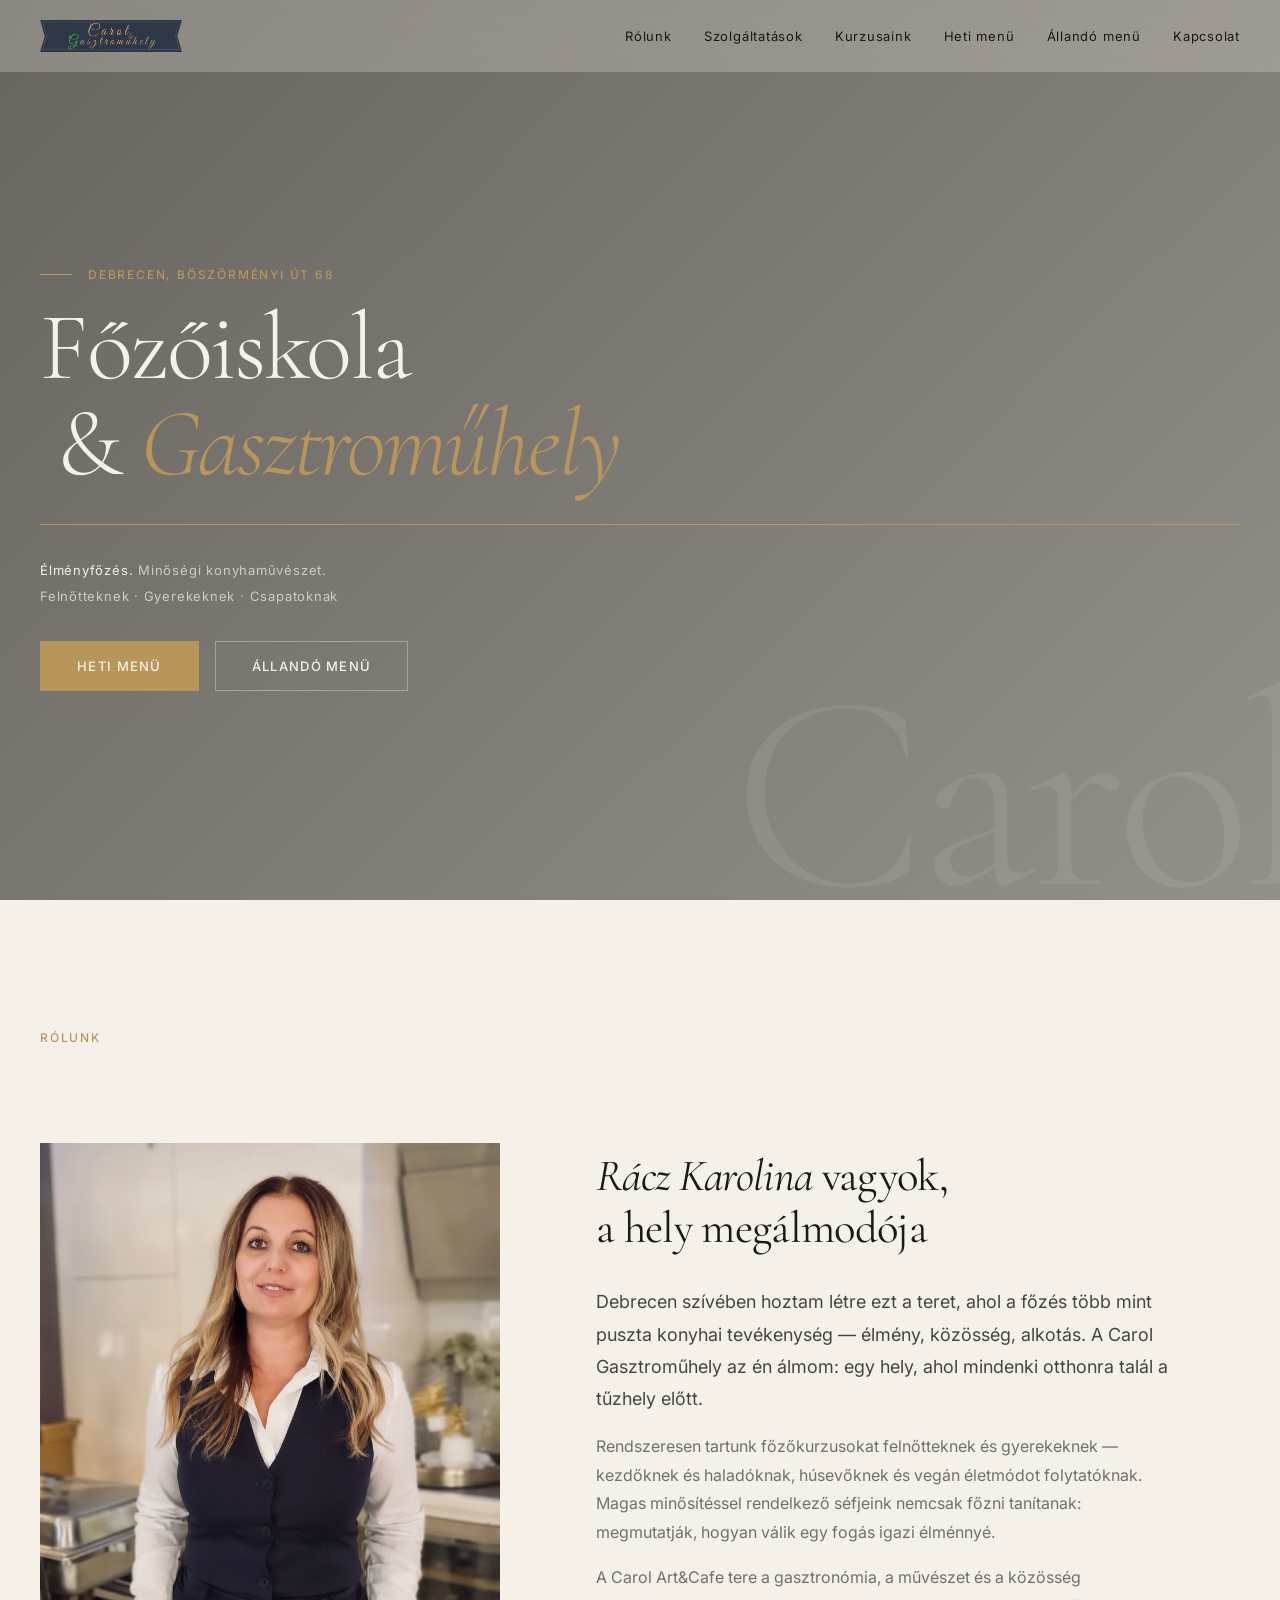
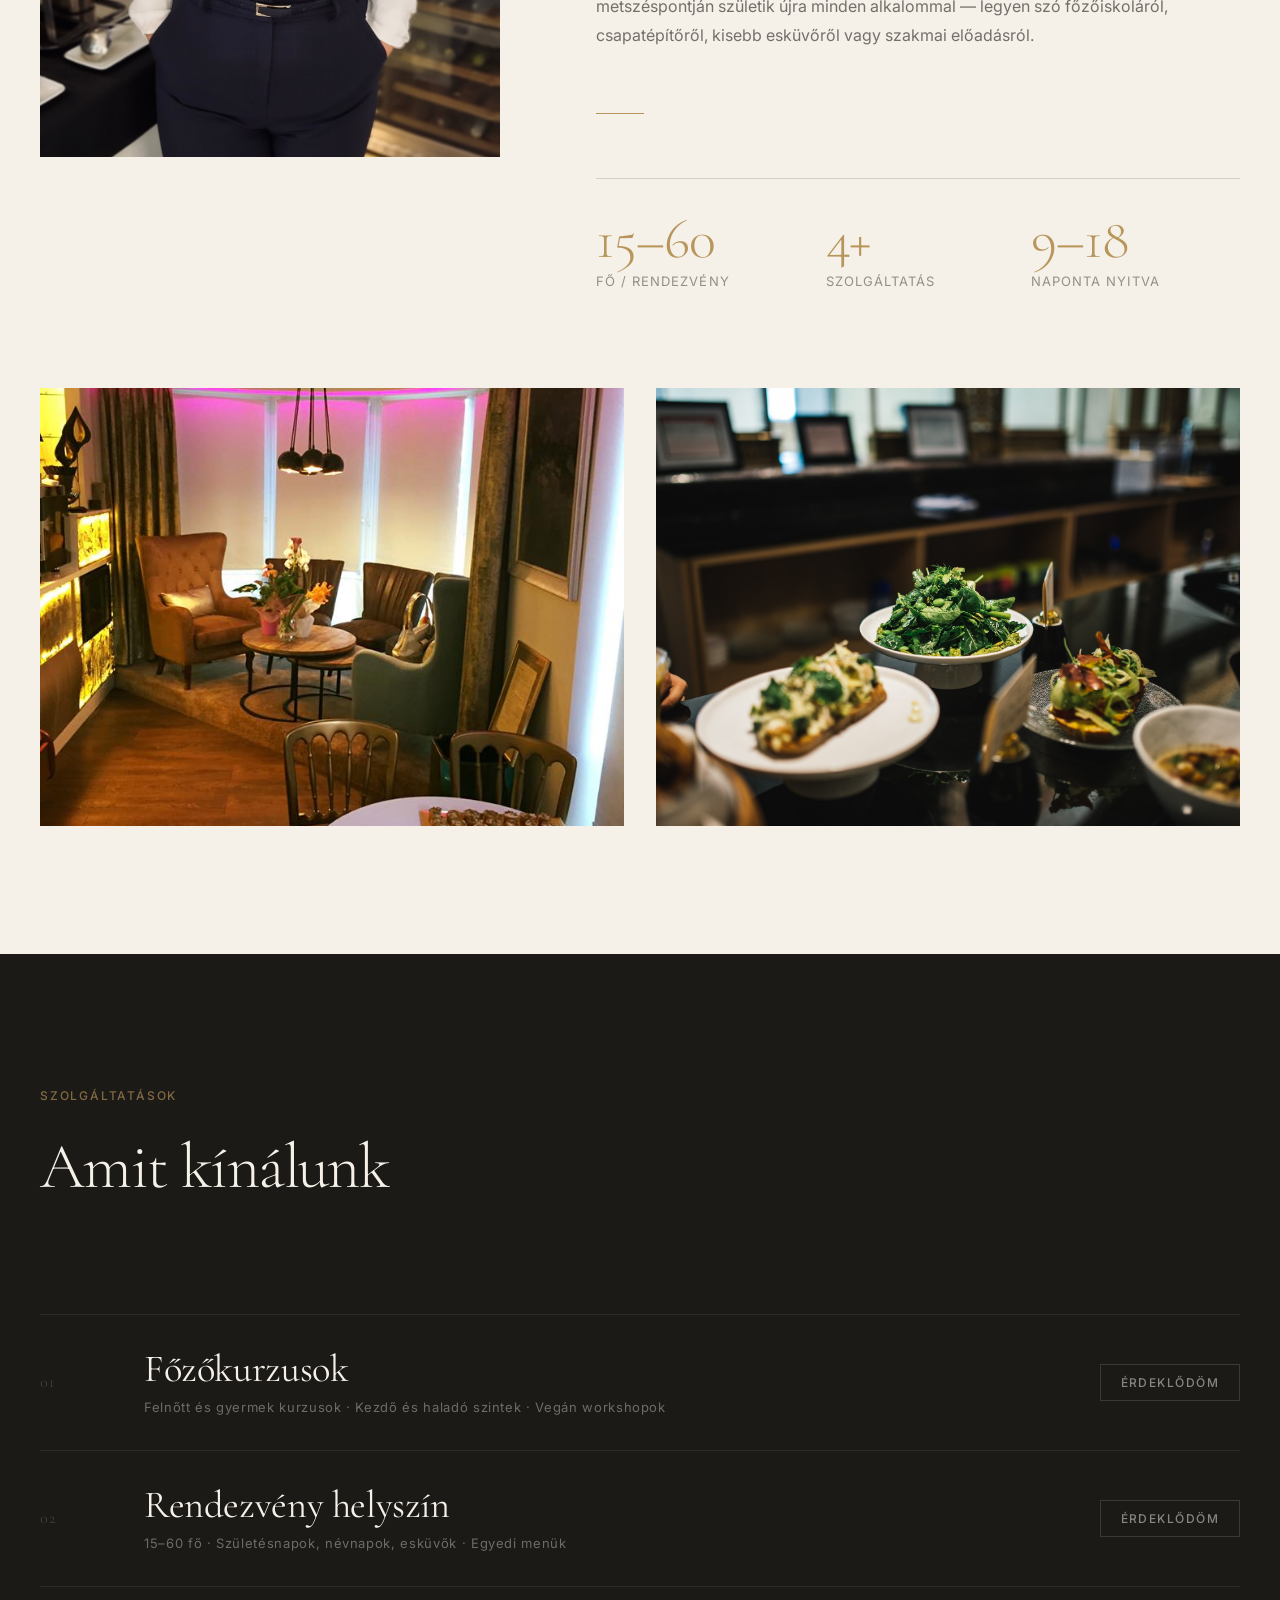
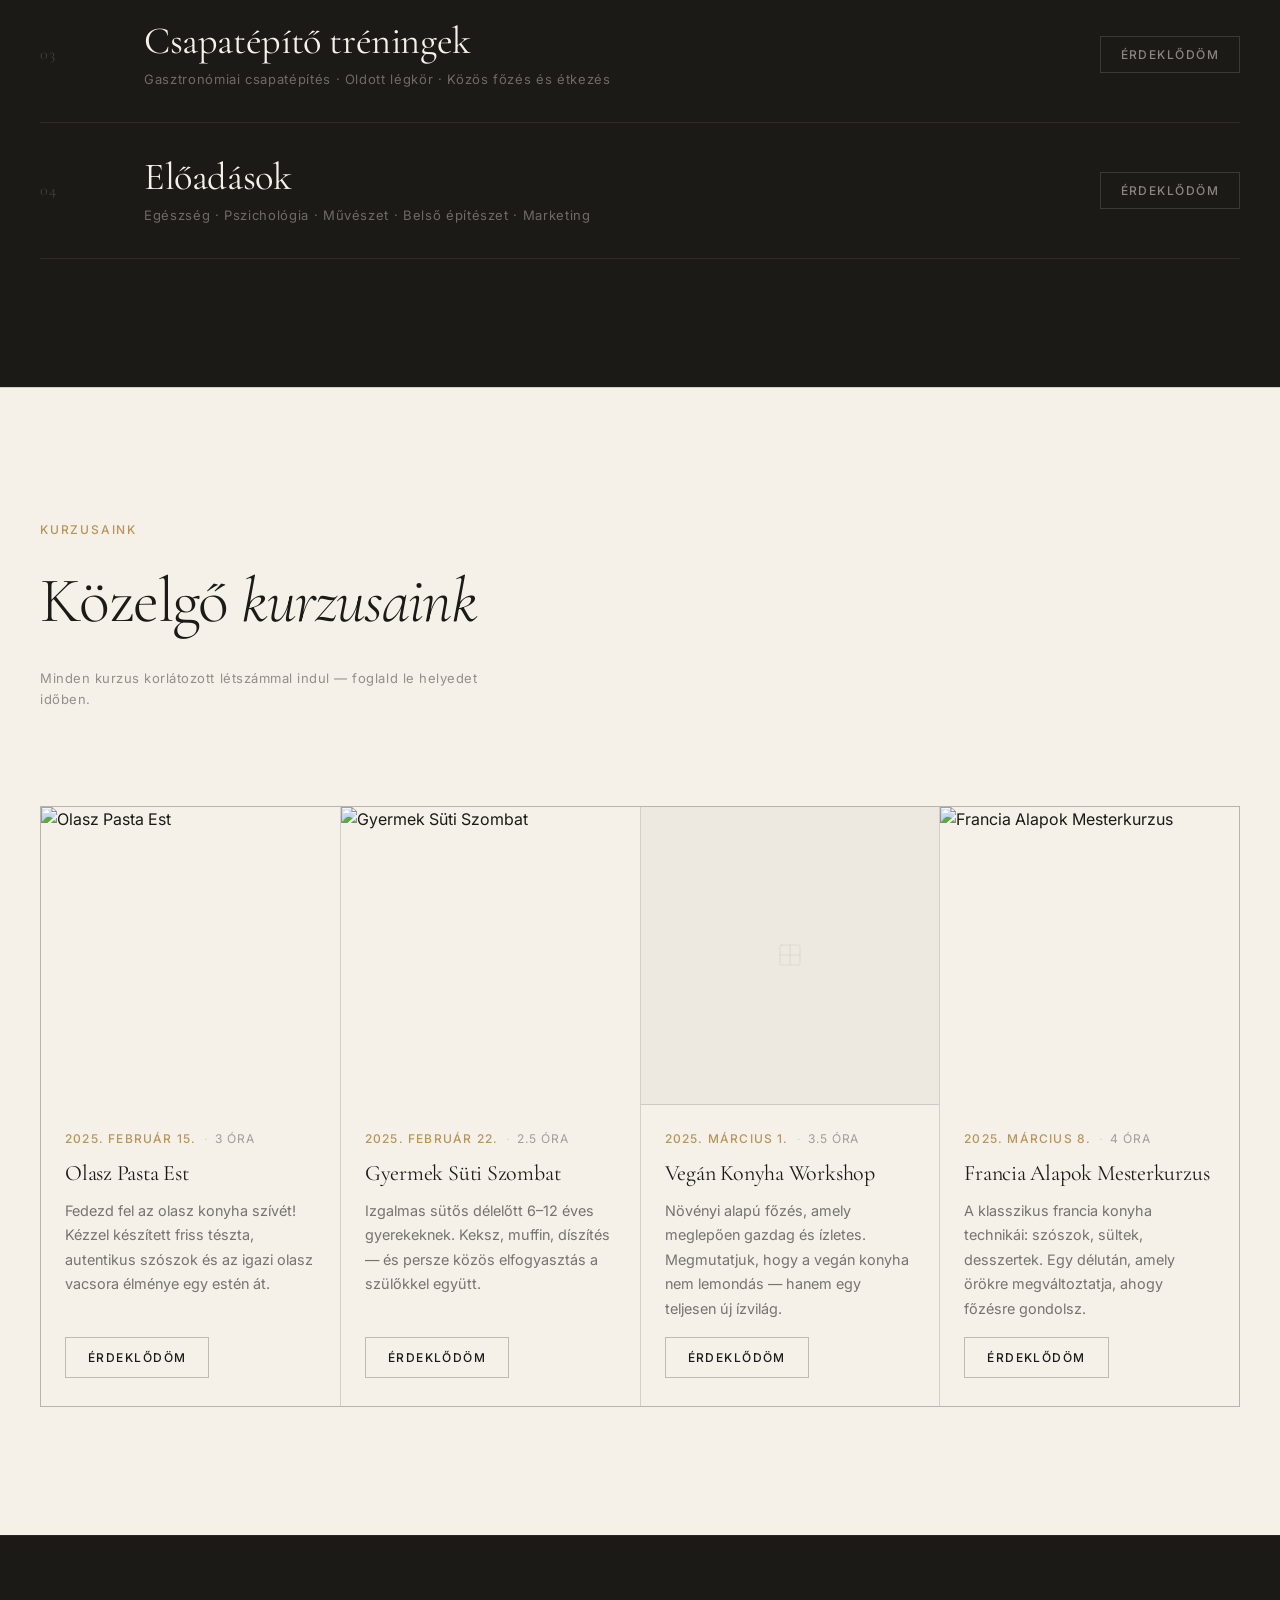
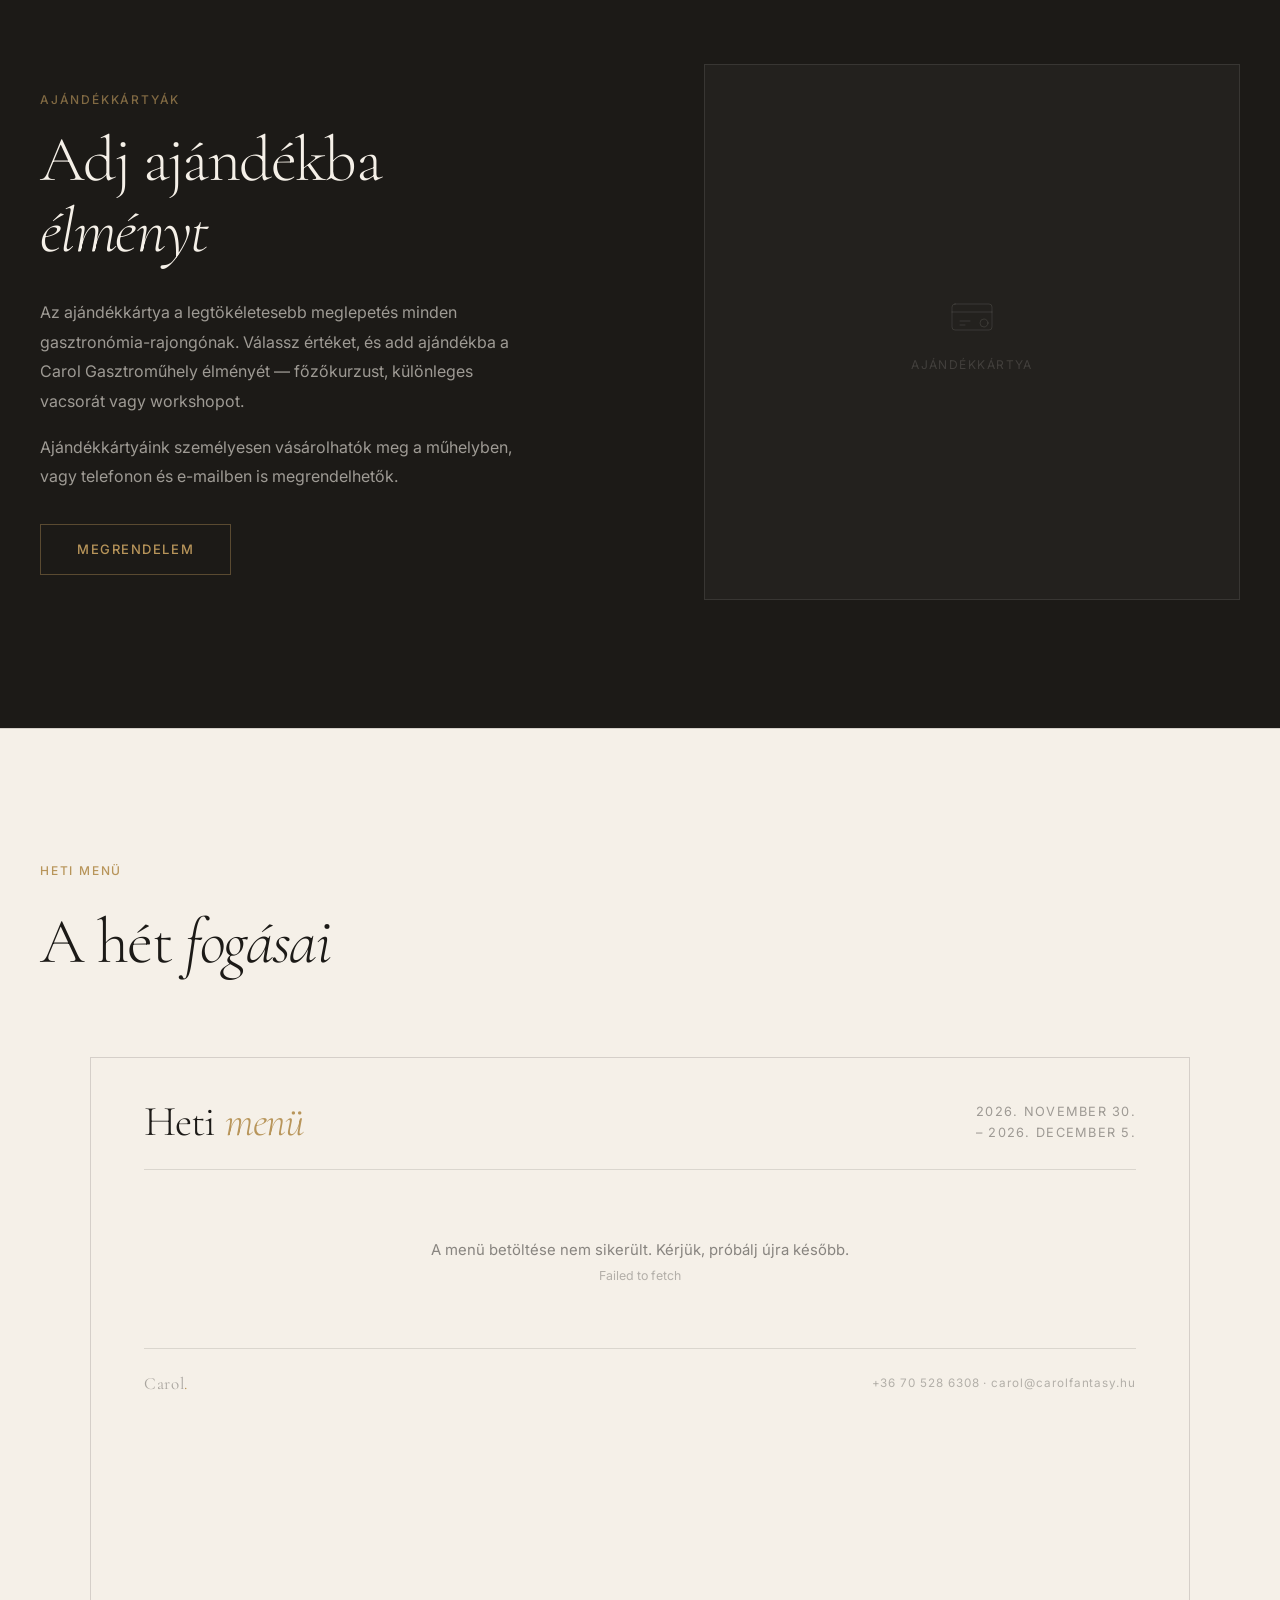
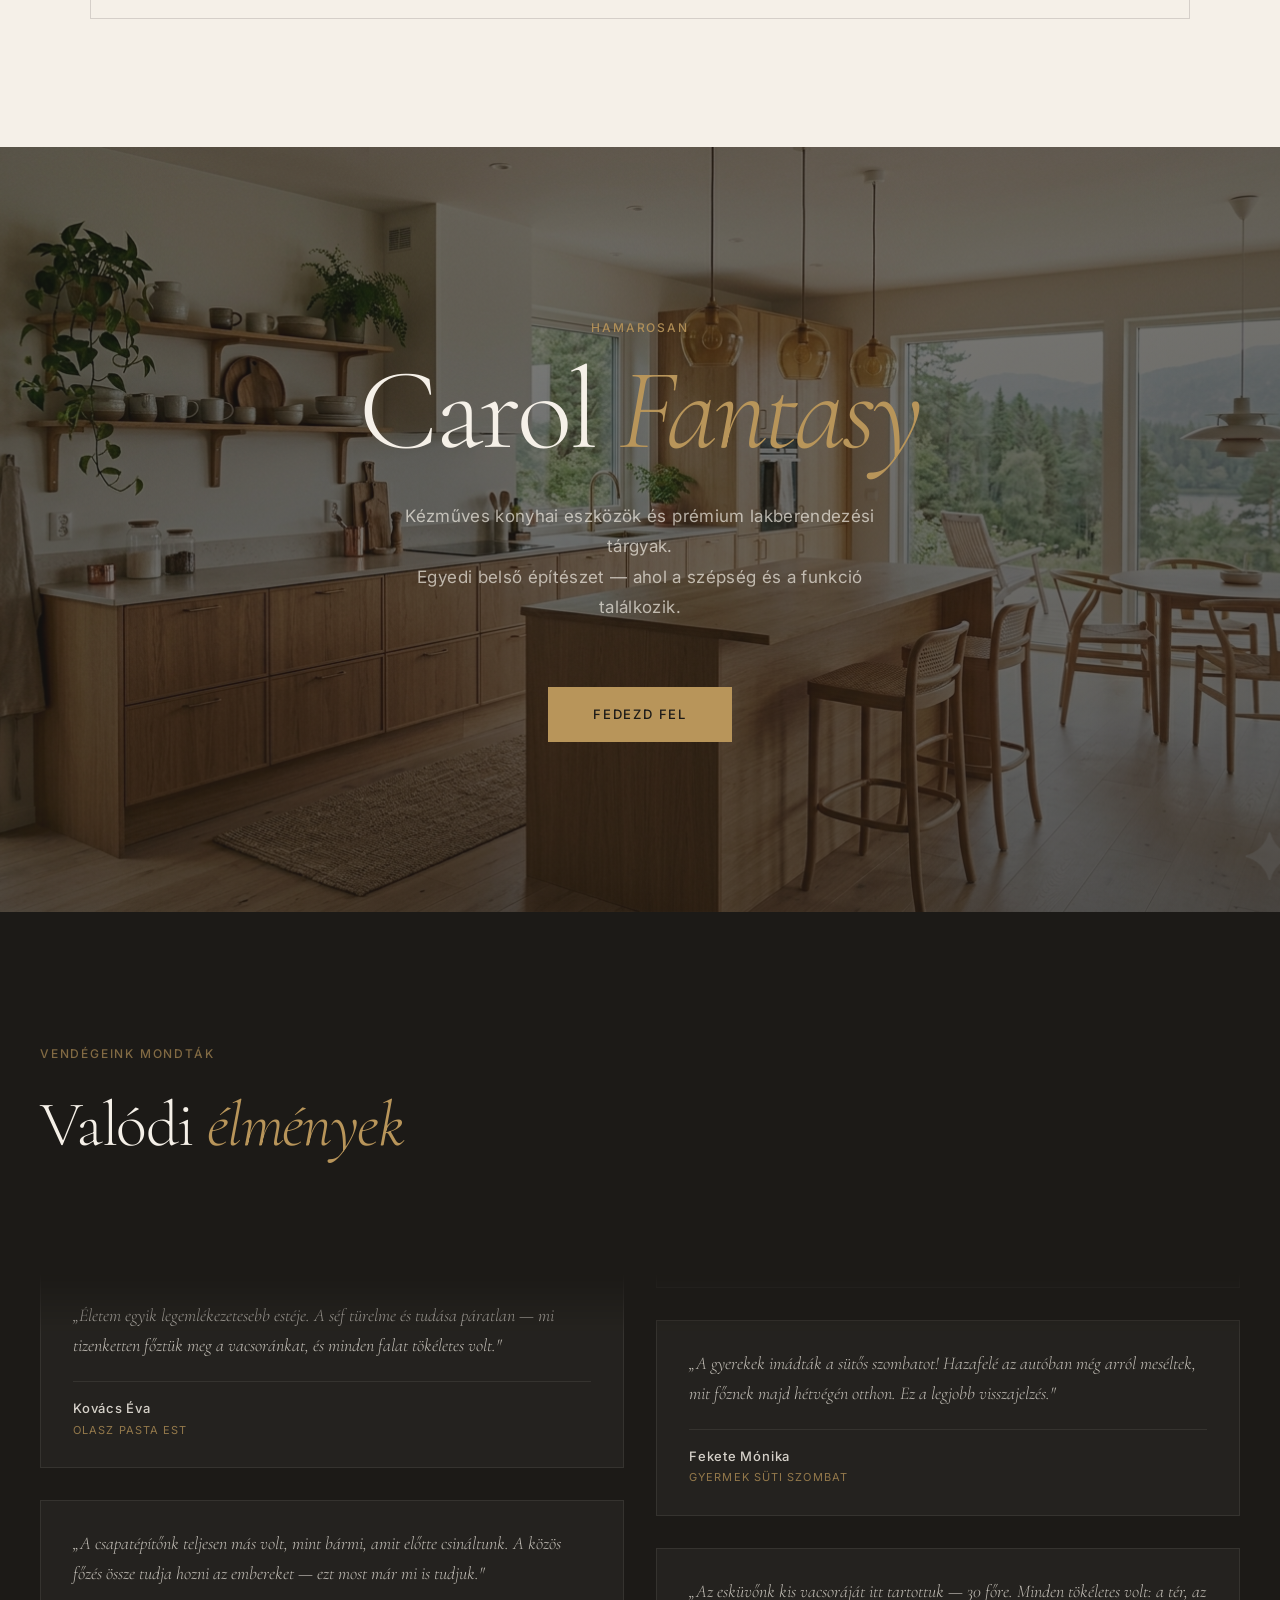
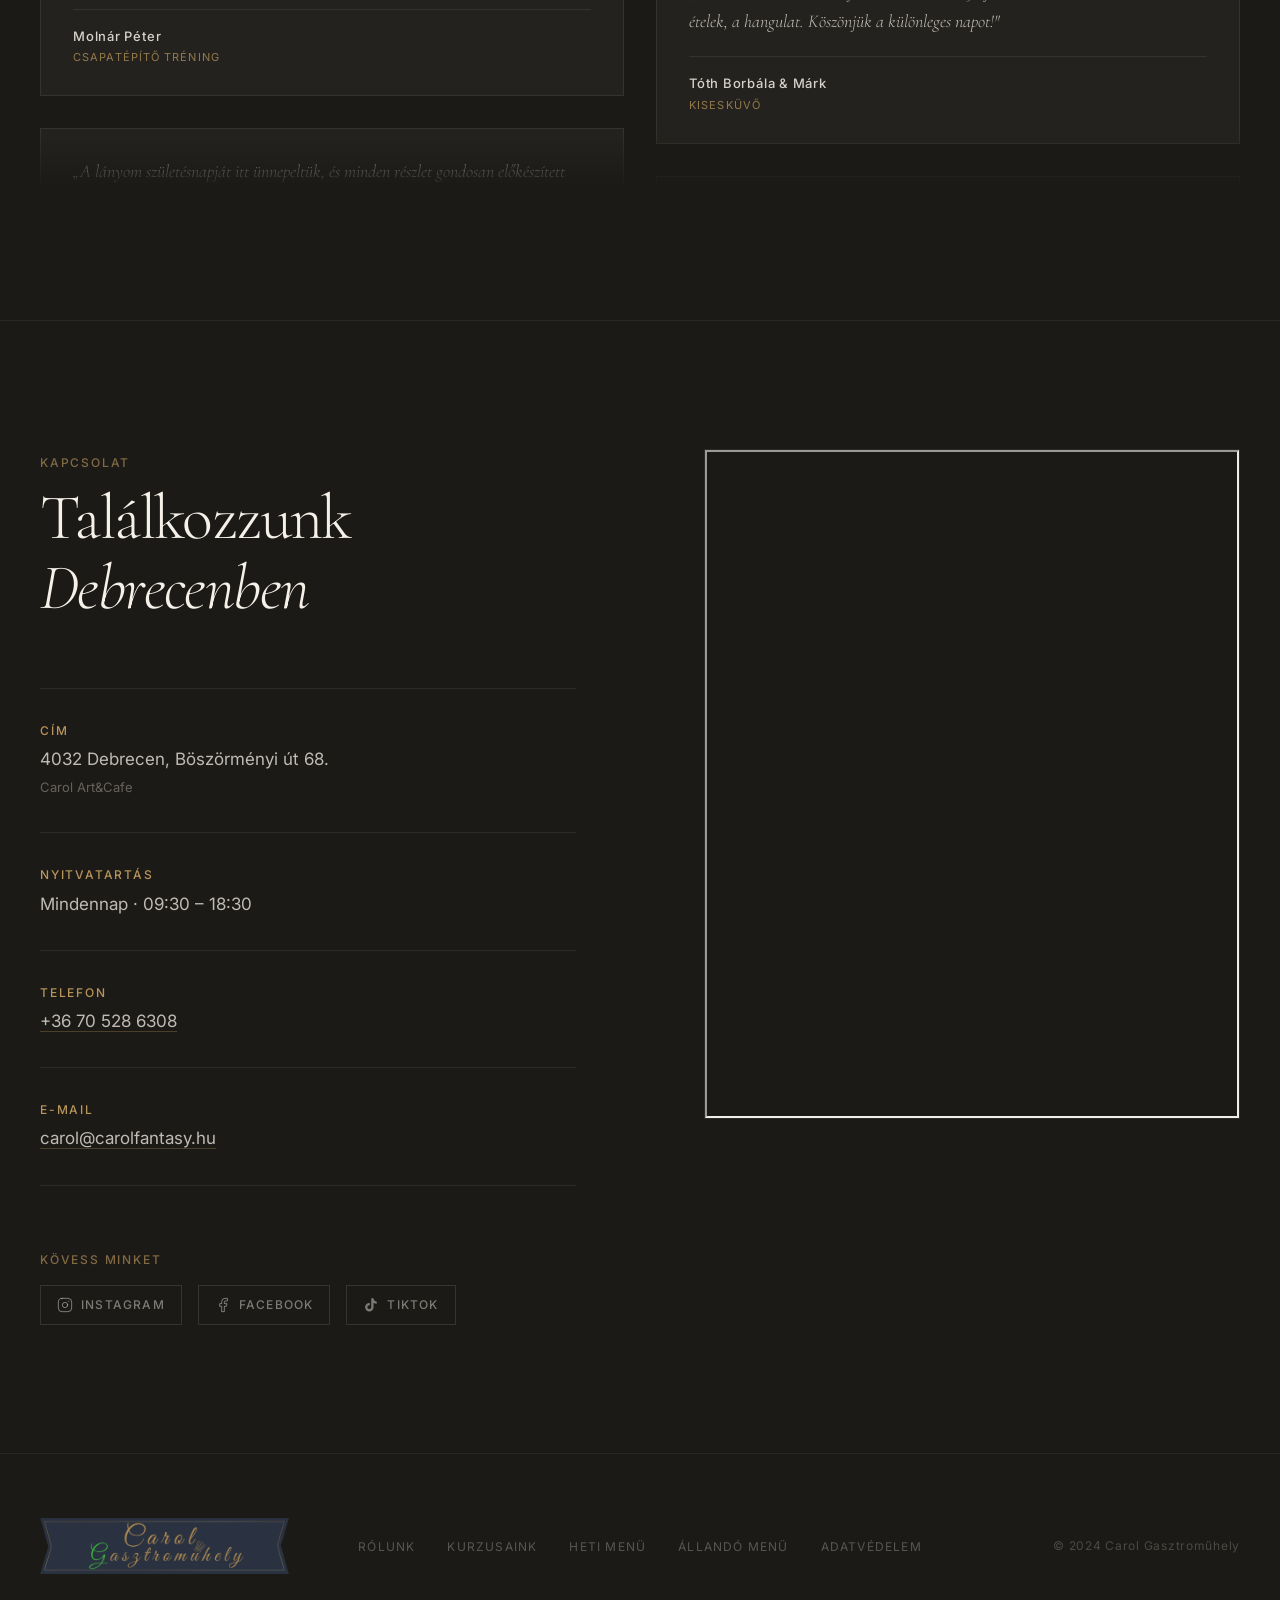
==== commit 533a1c59: "Add hero image and course photos, semi-transparent nav on hero - Hero uses hero.jpg with dark overla" ====
--- a/index.html
+++ b/index.html
@@ -189,15 +189,10 @@
 
       <div class="kurzusok-grid" id="kurzusok-grid">
 
-        <!-- Placeholder card 1 -->
+        <!-- Card 1: Olasz Pasta Est -->
         <article class="kurzus-card reveal">
           <div class="kurzus-image">
-            <div class="kurzus-image-placeholder" aria-hidden="true">
-              <svg viewBox="0 0 48 48" fill="none" stroke="currentColor" stroke-width="1" stroke-linecap="round" stroke-linejoin="round">
-                <path d="M24 10 C18 10 12 16 12 22 C12 30 24 40 24 40 C24 40 36 30 36 22 C36 16 30 10 24 10Z"/>
-                <circle cx="24" cy="22" r="4"/>
-              </svg>
-            </div>
+            <img src="assets/images/pasta_night.jpg" alt="Olasz Pasta Est" loading="lazy">
           </div>
           <div class="kurzus-body">
             <div class="kurzus-meta">
@@ -214,16 +209,10 @@
           </div>
         </article>
 
-        <!-- Placeholder card 2 -->
+        <!-- Card 2: Gyermek Süti Szombat -->
         <article class="kurzus-card reveal reveal-delay-1">
           <div class="kurzus-image">
-            <div class="kurzus-image-placeholder" aria-hidden="true">
-              <svg viewBox="0 0 48 48" fill="none" stroke="currentColor" stroke-width="1" stroke-linecap="round" stroke-linejoin="round">
-                <path d="M10 34 L24 10 L38 34 Z"/>
-                <line x1="10" y1="34" x2="38" y2="34"/>
-                <circle cx="24" cy="22" r="3"/>
-              </svg>
-            </div>
+            <img src="assets/images/gyermek_suti_szombat.jpg" alt="Gyermek Süti Szombat" loading="lazy">
           </div>
           <div class="kurzus-body">
             <div class="kurzus-meta">
@@ -266,15 +255,10 @@
           </div>
         </article>
 
-        <!-- Placeholder card 4 -->
+        <!-- Card 4: Francia Alapok Mesterkurzus -->
         <article class="kurzus-card reveal reveal-delay-3">
           <div class="kurzus-image">
-            <div class="kurzus-image-placeholder" aria-hidden="true">
-              <svg viewBox="0 0 48 48" fill="none" stroke="currentColor" stroke-width="1" stroke-linecap="round" stroke-linejoin="round">
-                <circle cx="24" cy="24" r="14"/>
-                <path d="M24 14 L24 24 L32 28"/>
-              </svg>
-            </div>
+            <img src="assets/images/francia_alapok.jpg" alt="Francia Alapok Mesterkurzus" loading="lazy">
           </div>
           <div class="kurzus-body">
             <div class="kurzus-meta">
--- a/styles/main.css
+++ b/styles/main.css
@@ -52,14 +52,25 @@
   display: flex;
   align-items: center;
   padding: 0 var(--space-md);
+  /* Desktop: semi-transparent on hero, opaque on scroll */
+  background: rgba(245, 240, 232, 0.25);
+  backdrop-filter: blur(12px);
+  -webkit-backdrop-filter: blur(12px);
+  box-shadow: none;
   transition: background var(--duration-slow) var(--ease-out),
               box-shadow var(--duration-slow) var(--ease-out);
 }
+/* On scroll or mobile: full opaque nav */
 .nav.scrolled {
   background: rgba(245, 240, 232, 0.96);
-  backdrop-filter: blur(12px);
-  -webkit-backdrop-filter: blur(12px);
   box-shadow: 0 1px 0 var(--color-rule);
+}
+/* Mobile: always opaque */
+@media (max-width: 768px) {
+  .nav {
+    background: rgba(245, 240, 232, 0.97);
+    box-shadow: 0 1px 0 var(--color-rule);
+  }
 }
 
 .nav-inner {
@@ -136,7 +147,10 @@
   padding: calc(var(--nav-height) + 3rem) var(--space-md) 4rem;
   position: relative;
   overflow: hidden;
-  background: var(--color-bg);
+  background-image: linear-gradient(135deg, rgba(28, 26, 23, 0.65) 0%, rgba(28, 26, 23, 0.45) 100%), url('assets/images/hero.jpg');
+  background-size: cover;
+  background-position: center;
+  background-attachment: fixed;
 }
 .hero-watermark {
   position: absolute;
@@ -145,7 +159,7 @@
   font-size: clamp(10rem, 22vw, 26rem);
   font-weight: 300;
   line-height: 1;
-  color: rgba(28, 26, 23, 0.04);
+  color: rgba(245, 240, 232, 0.08);
   white-space: nowrap;
   pointer-events: none;
   user-select: none;
@@ -165,6 +179,7 @@
   margin-bottom: var(--space-sm);
   opacity: 0;
   animation: fadeUp 0.8s var(--ease-out) 0.2s forwards;
+  color: rgba(245, 240, 232, 0.8);
 }
 .hero-eyebrow-line { display: block; width: 32px; height: 1px; background: var(--color-accent); }
 .hero-title {
@@ -176,6 +191,7 @@
   margin-bottom: var(--space-md);
   opacity: 0;
   animation: fadeUp 1s var(--ease-out) 0.35s forwards;
+  color: var(--color-text-dark);
 }
 .hero-title em { font-style: italic; color: var(--color-accent); }
 .hero-title .indent { padding-left: 0.18em; }
@@ -197,10 +213,10 @@
   font-size: var(--text-small);
   font-weight: 400;
   letter-spacing: 0.06em;
-  color: rgba(28, 26, 23, 0.5);
+  color: rgba(245, 240, 232, 0.7);
   line-height: 2;
 }
-.hero-tagline strong { color: var(--color-text); font-weight: 400; }
+.hero-tagline strong { color: var(--color-text-dark); font-weight: 400; }
 .hero-actions { display: flex; gap: var(--space-sm); flex-wrap: wrap; }
 .hero-btn {
   display: inline-block;
@@ -219,14 +235,14 @@
   border: 1px solid var(--color-accent);
 }
 .hero-btn--filled:hover {
-  background: transparent;
-  color: var(--color-text);
-  border-color: var(--color-text);
+  background: rgba(245, 240, 232, 0.2);
+  color: var(--color-text-dark);
+  border-color: var(--color-text-dark);
 }
 .hero-btn--outline {
   background: transparent;
-  color: var(--color-text);
-  border: 1px solid rgba(28, 26, 23, 0.35);
+  color: var(--color-text-dark);
+  border: 1px solid rgba(245, 240, 232, 0.35);
 }
 .hero-btn--outline:hover { border-color: var(--color-accent); color: var(--color-accent); }
 
@@ -1040,11 +1056,11 @@
     gap: var(--space-lg);
     transform: translateX(100%);
     transition: transform var(--duration-base) var(--ease-out);
-    z-index: 99;
+    z-index: 200;
   }
   .nav-links.open { transform: translateX(0); }
   .nav-links a { font-size: 1.125rem; letter-spacing: 0.08em; }
-  .nav-toggle { display: flex; }
+  .nav-toggle { display: flex; z-index: 210; }
 
   .hero { padding: calc(var(--nav-height) + 1.5rem) var(--space-sm) 2.5rem; }
 
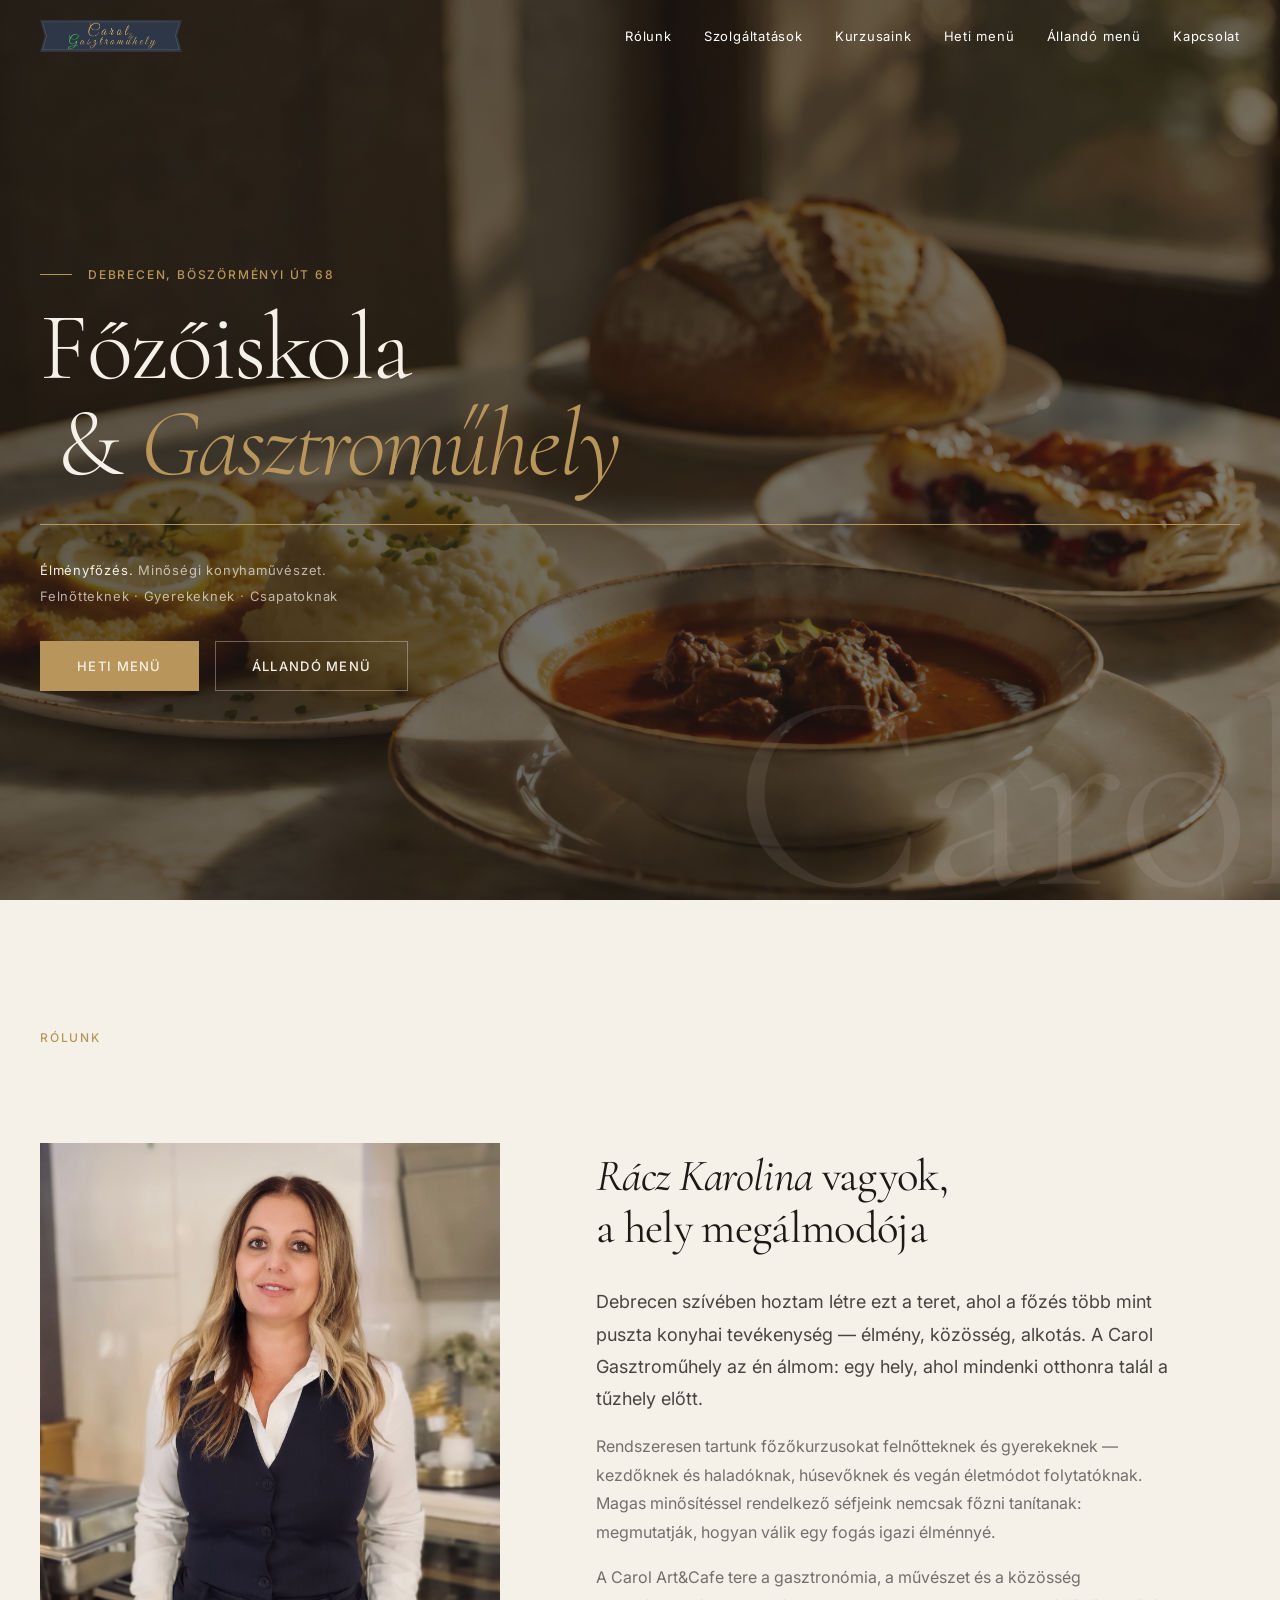
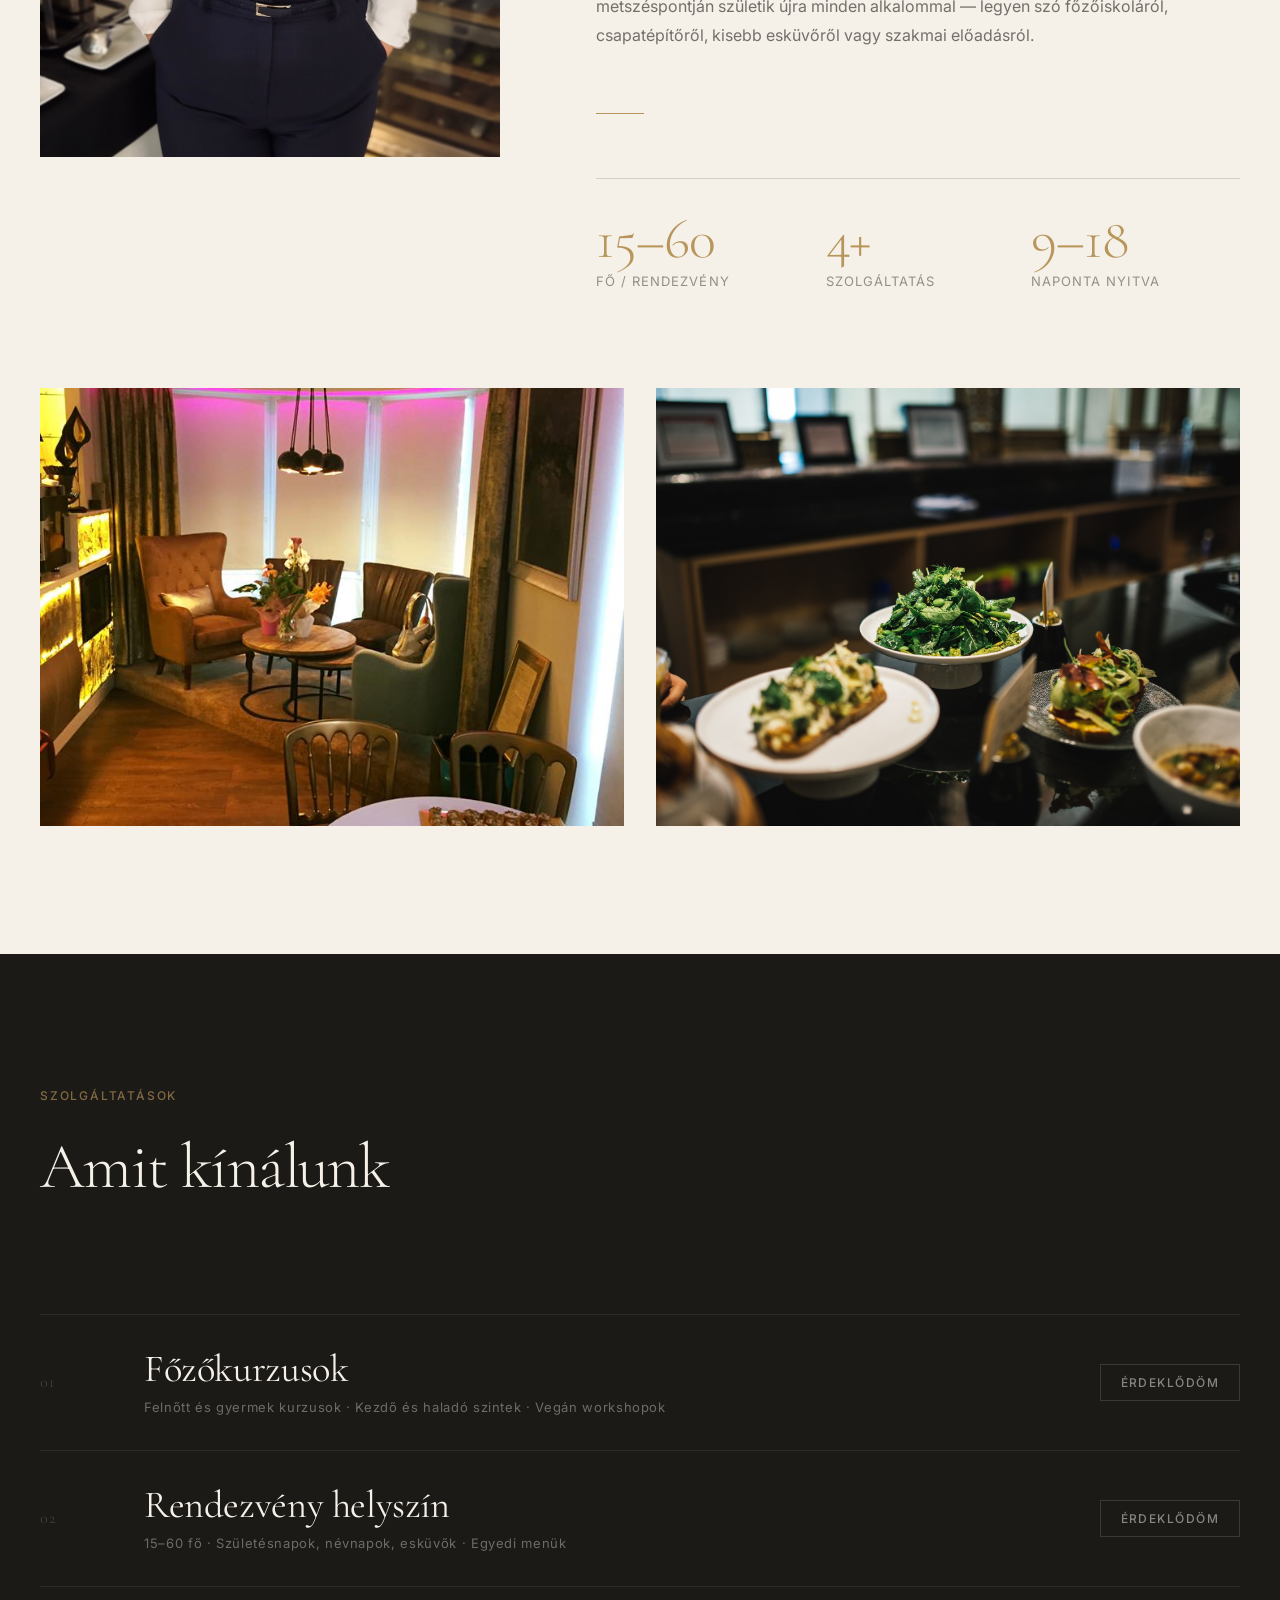
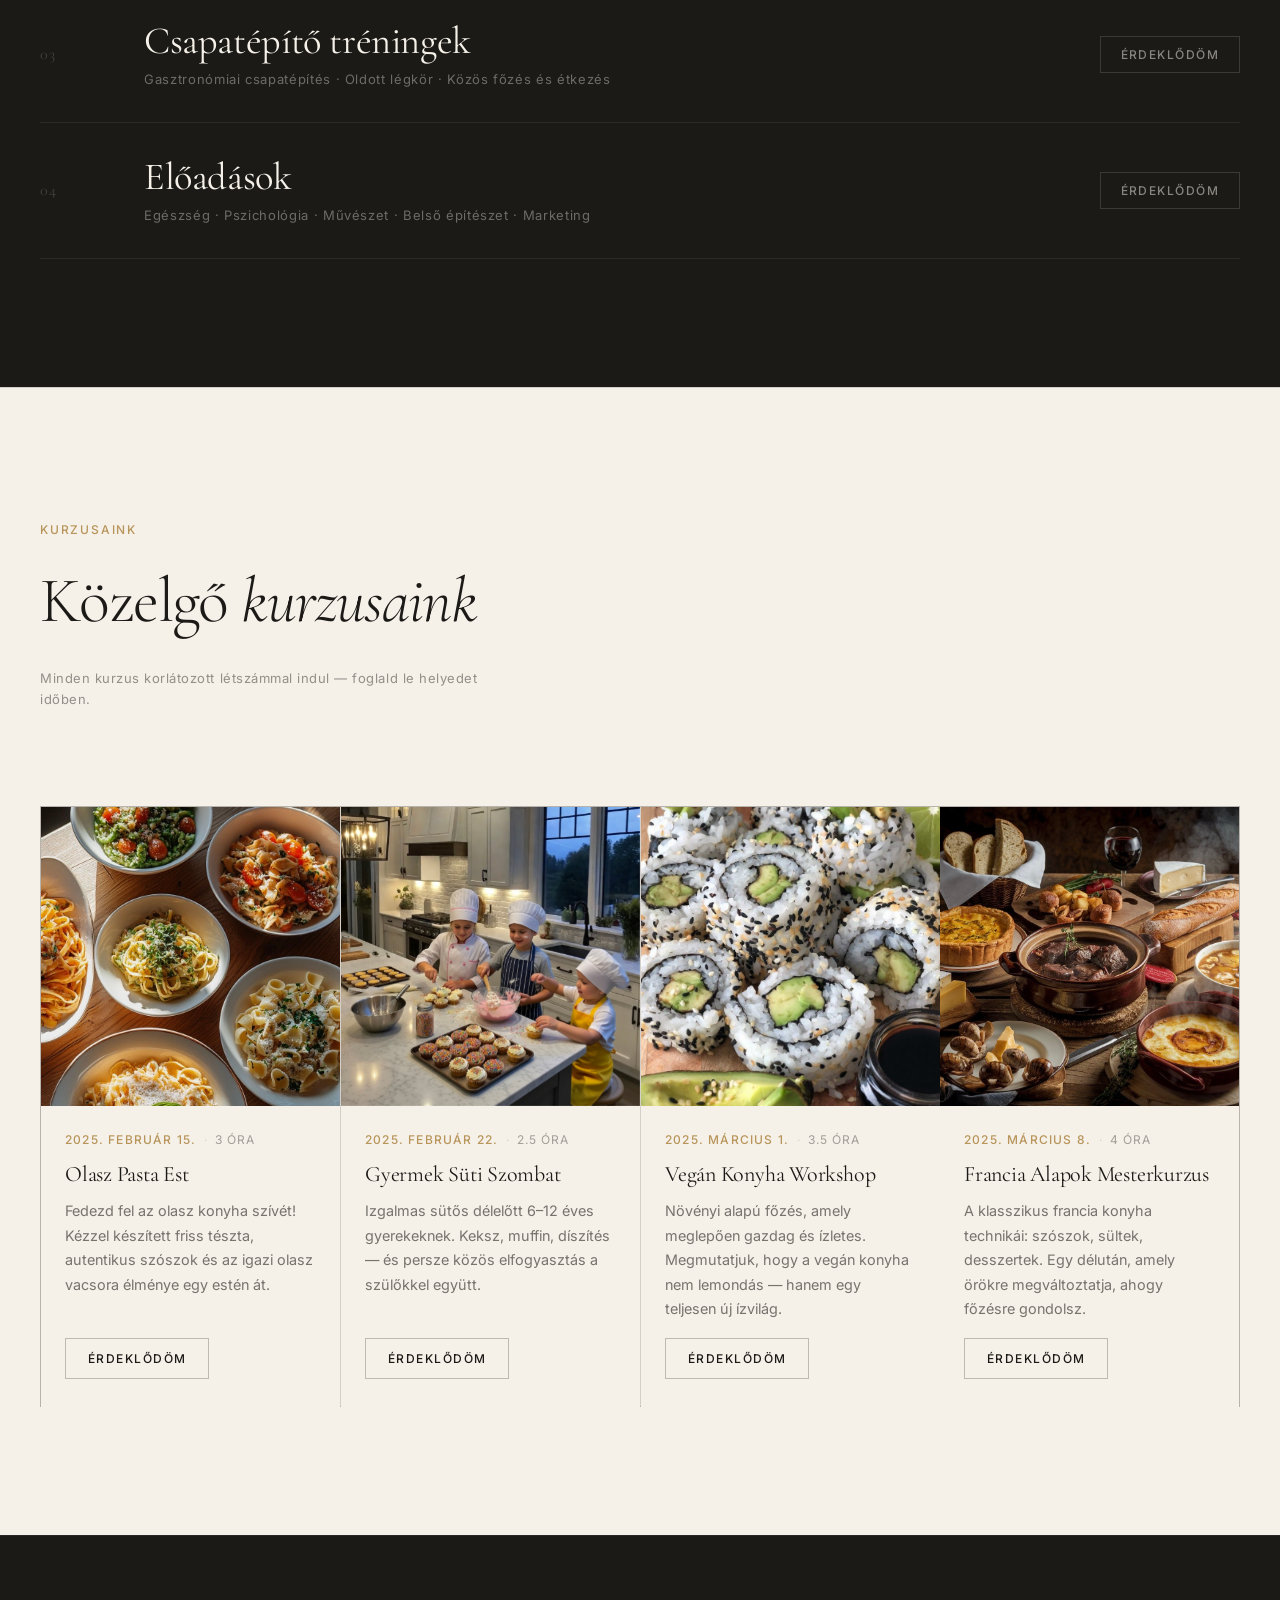
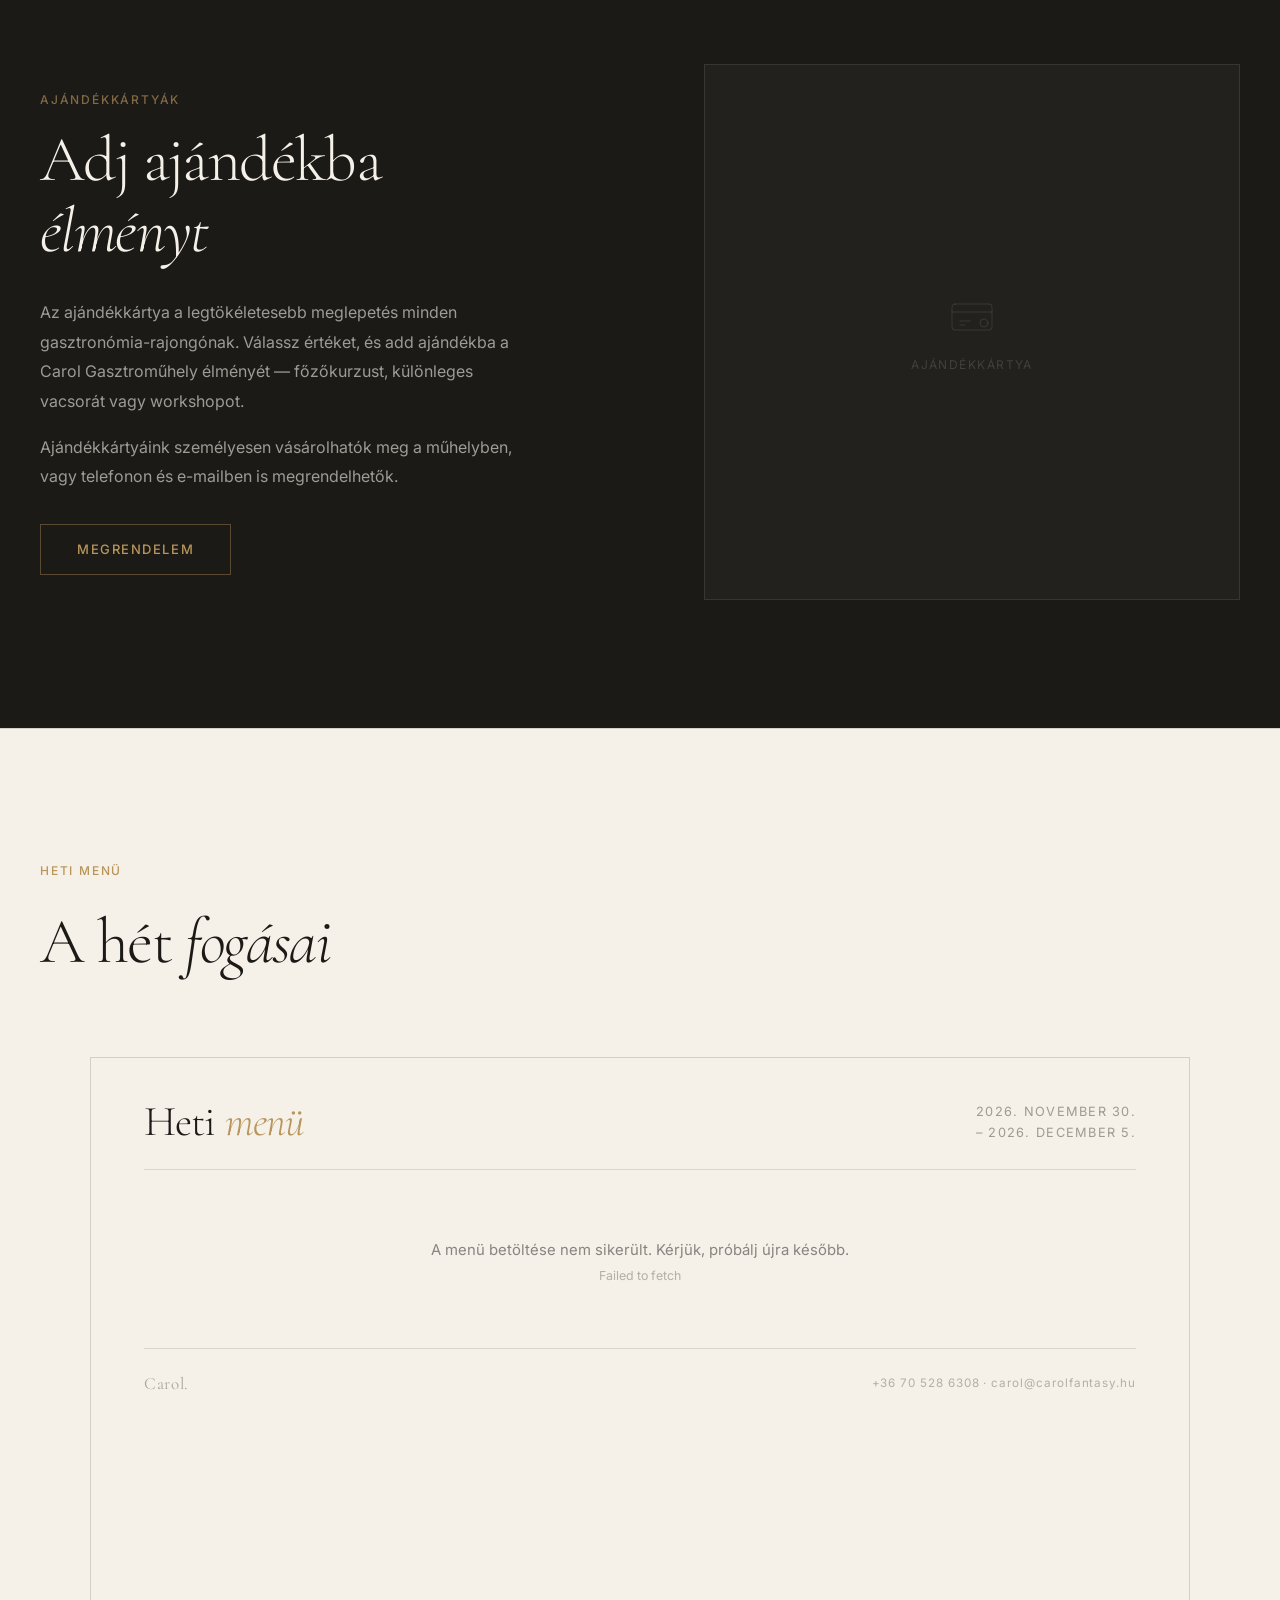
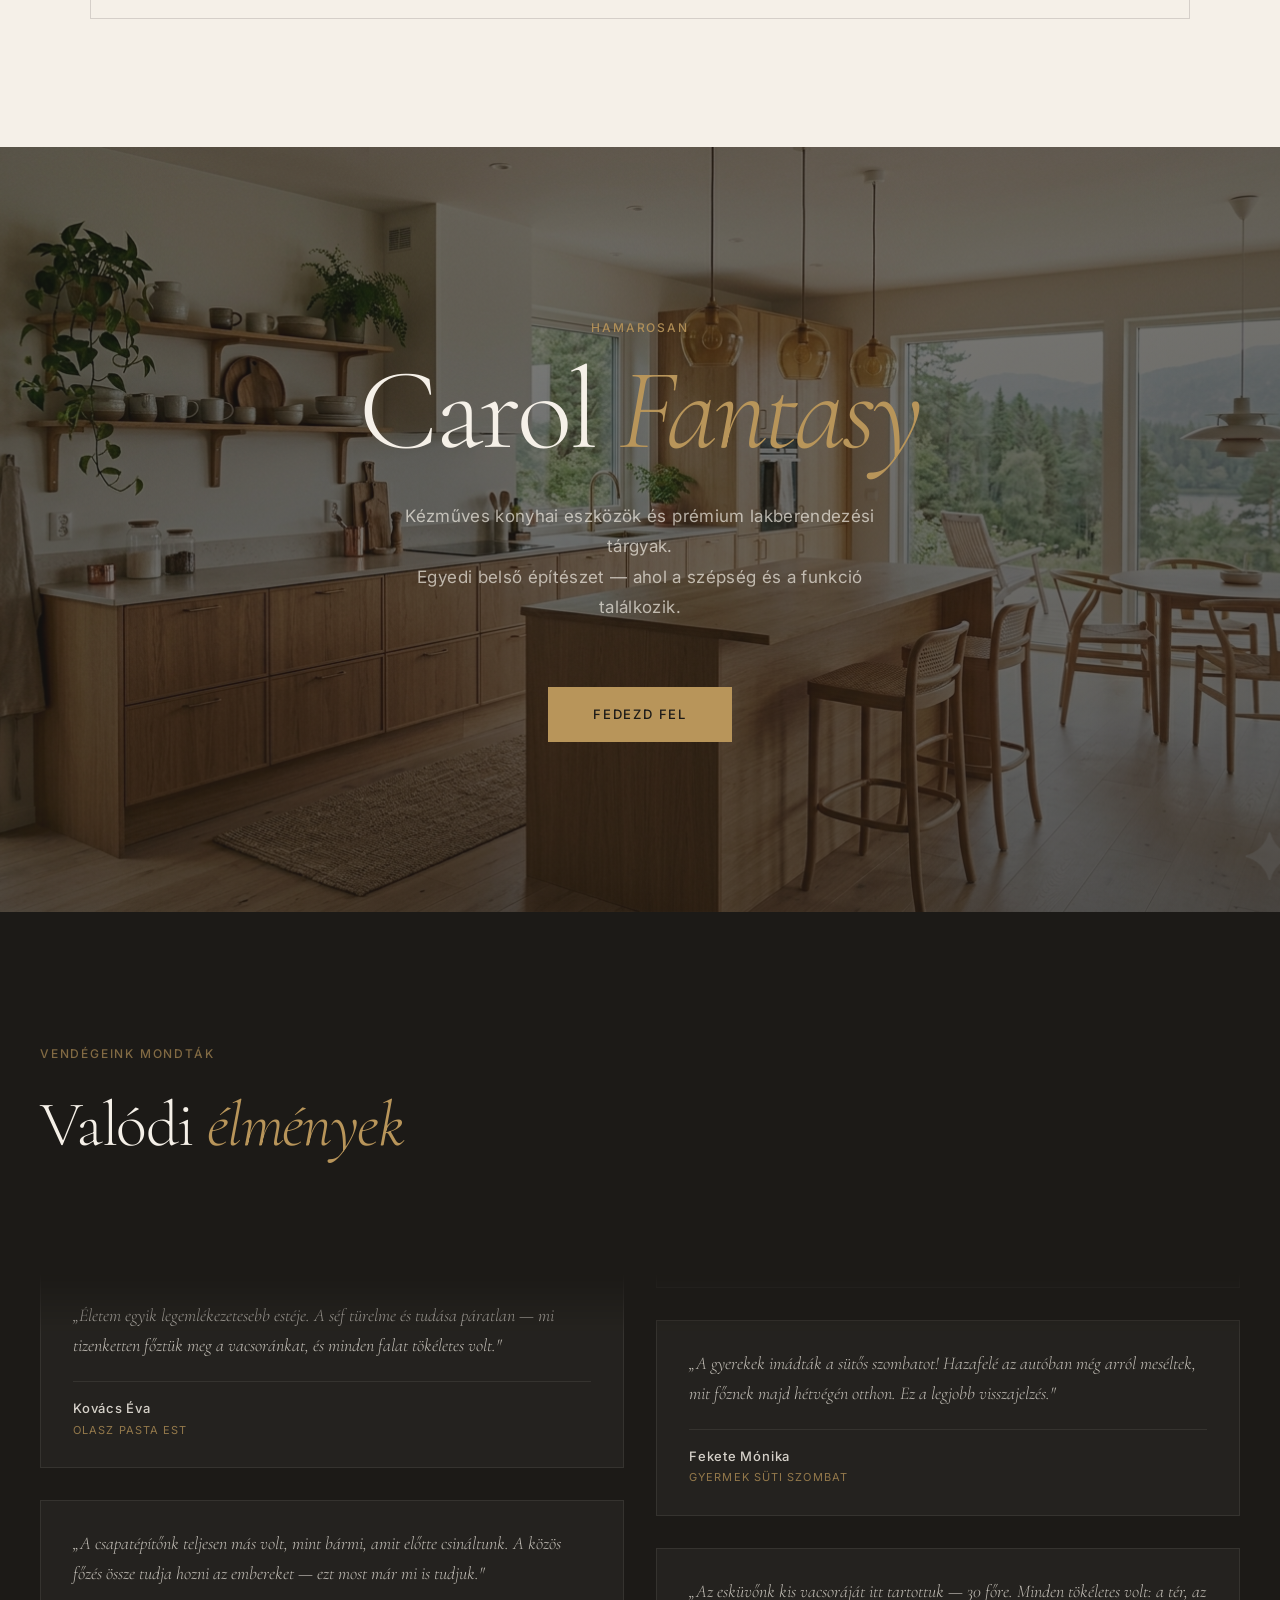
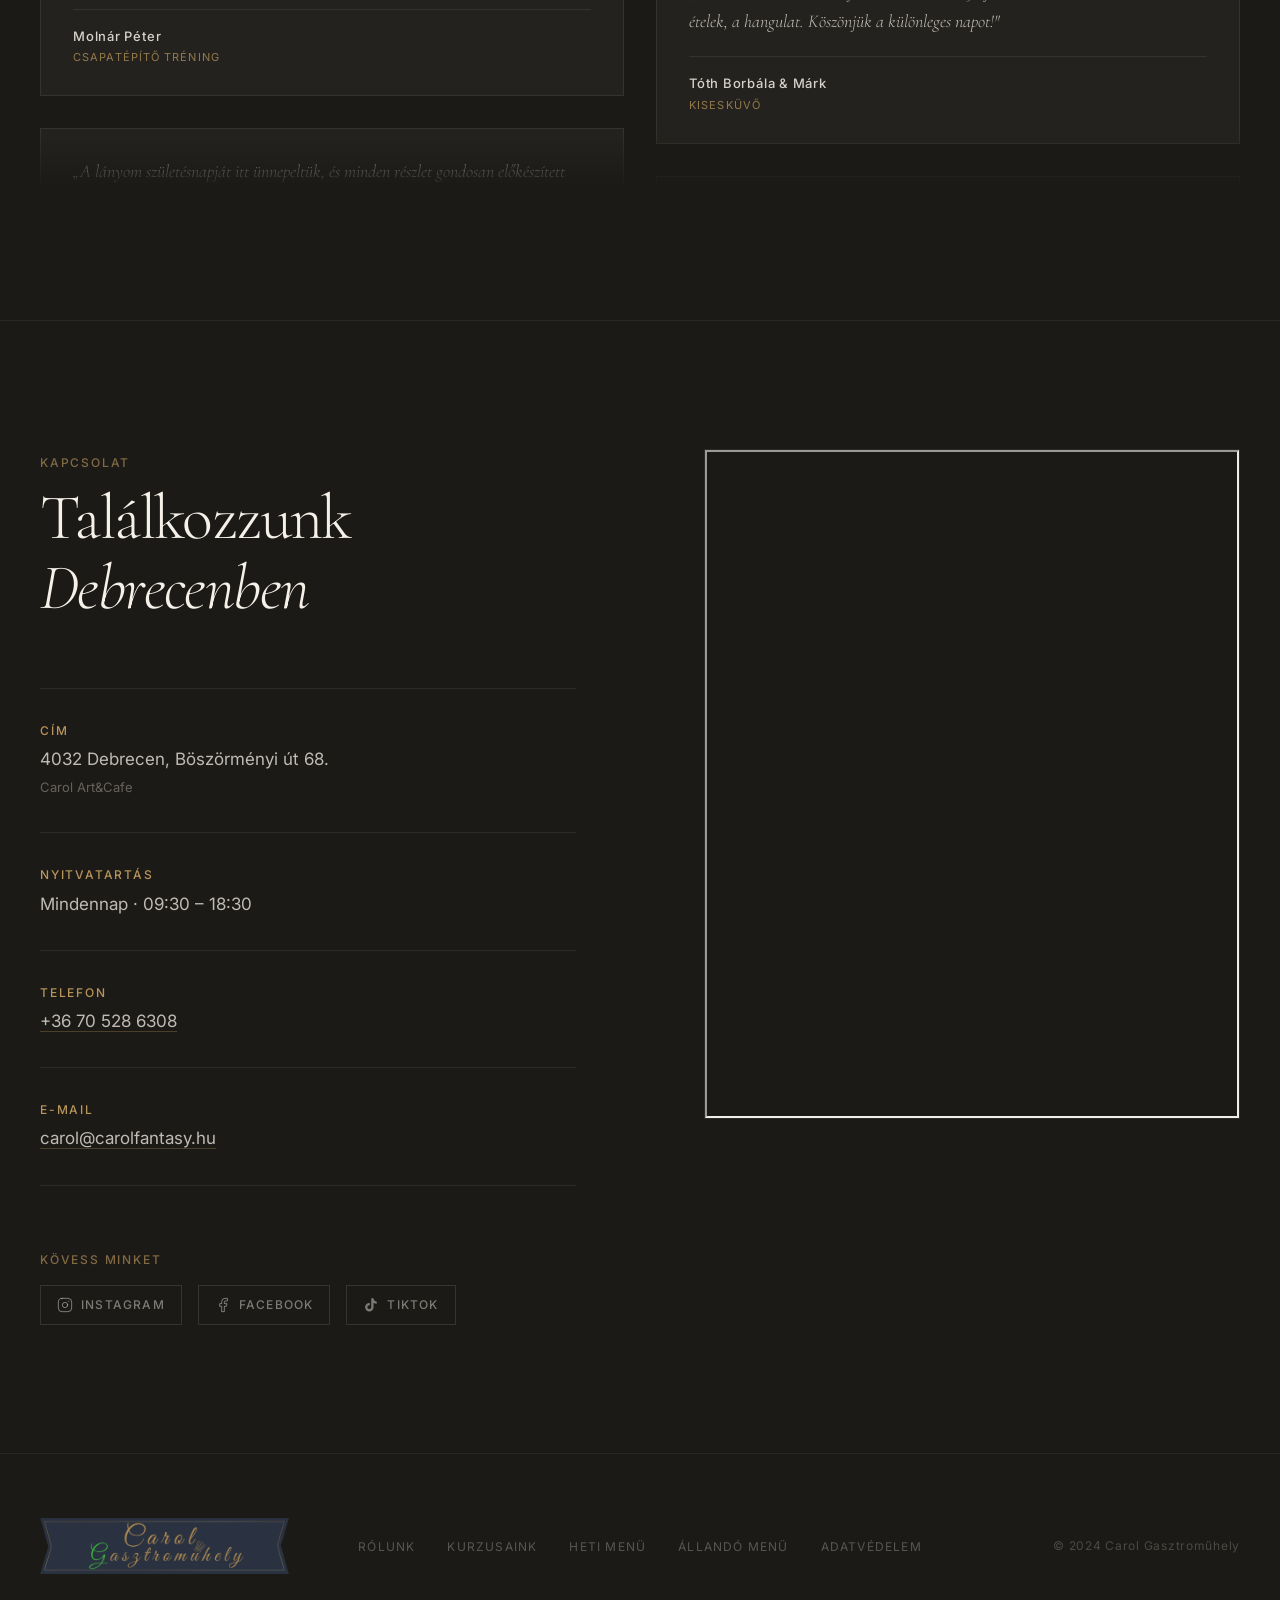
==== commit 0d644694: "Fix Sheet ID" ====
--- a/index.html
+++ b/index.html
@@ -229,16 +229,10 @@
           </div>
         </article>
 
-        <!-- Placeholder card 3 -->
+        <!-- Card 3: Vegán Konyha Workshop -->
         <article class="kurzus-card reveal reveal-delay-2">
           <div class="kurzus-image">
-            <div class="kurzus-image-placeholder" aria-hidden="true">
-              <svg viewBox="0 0 48 48" fill="none" stroke="currentColor" stroke-width="1" stroke-linecap="round" stroke-linejoin="round">
-                <rect x="12" y="12" width="24" height="24" rx="2"/>
-                <line x1="12" y1="24" x2="36" y2="24"/>
-                <line x1="24" y1="12" x2="24" y2="36"/>
-              </svg>
-            </div>
+            <img src="assets/images/veganfood.jpg" alt="Vegán Konyha Workshop" loading="lazy">
           </div>
           <div class="kurzus-body">
             <div class="kurzus-meta">
--- a/styles/main.css
+++ b/styles/main.css
@@ -52,23 +52,25 @@
   display: flex;
   align-items: center;
   padding: 0 var(--space-md);
-  /* Desktop: semi-transparent on hero, opaque on scroll */
-  background: rgba(245, 240, 232, 0.25);
-  backdrop-filter: blur(12px);
-  -webkit-backdrop-filter: blur(12px);
+  /* Desktop: transparent on hero, opaque on scroll */
+  background: transparent;
+  color: white;
   box-shadow: none;
   transition: background var(--duration-slow) var(--ease-out),
-              box-shadow var(--duration-slow) var(--ease-out);
-}
-/* On scroll or mobile: full opaque nav */
+              box-shadow var(--duration-slow) var(--ease-out),
+              color var(--duration-slow) var(--ease-out);
+}
+/* On scroll: full opaque nav */
 .nav.scrolled {
   background: rgba(245, 240, 232, 0.96);
+  color: var(--color-text);
   box-shadow: 0 1px 0 var(--color-rule);
 }
-/* Mobile: always opaque */
+/* Mobile: opaque */
 @media (max-width: 768px) {
   .nav {
     background: rgba(245, 240, 232, 0.97);
+    color: var(--color-text);
     box-shadow: 0 1px 0 var(--color-rule);
   }
 }
@@ -108,6 +110,10 @@
   position: relative;
   transition: color var(--duration-fast);
   white-space: nowrap;
+  color: white;
+}
+.nav.scrolled .nav-links a {
+  color: var(--color-text);
 }
 .nav-links a::after {
   content: '';
@@ -133,9 +139,12 @@
 .nav-toggle span {
   display: block;
   height: 1px;
-  background: var(--color-text);
+  background: white;
   transition: transform var(--duration-base) var(--ease-out),
               opacity var(--duration-fast);
+}
+.nav.scrolled .nav-toggle span {
+  background: var(--color-text);
 }
 
 /* ── Hero ─────────────────────────────────────────────────── */
@@ -147,7 +156,7 @@
   padding: calc(var(--nav-height) + 3rem) var(--space-md) 4rem;
   position: relative;
   overflow: hidden;
-  background-image: linear-gradient(135deg, rgba(28, 26, 23, 0.65) 0%, rgba(28, 26, 23, 0.45) 100%), url('assets/images/hero.jpg');
+  background-image: linear-gradient(135deg, rgba(28, 26, 23, 0.73) 0%, rgba(28, 26, 23, 0.53) 100%), url('../assets/images/hero.jpg');
   background-size: cover;
   background-position: center;
   background-attachment: fixed;
@@ -446,7 +455,15 @@
   display: flex;
   flex-direction: column;
   transition: box-shadow var(--duration-base) var(--ease-out);
-}
+  perspective: 1000px;
+}
+.kurzus-card.reveal {
+  opacity: 0;
+  animation: courseCardEnter 1.2s cubic-bezier(0.34, 1.56, 0.64, 1) both;
+}
+.kurzus-card.reveal.reveal-delay-1 { animation-delay: 0.15s; }
+.kurzus-card.reveal.reveal-delay-2 { animation-delay: 0.3s; }
+.kurzus-card.reveal.reveal-delay-3 { animation-delay: 0.45s; }
 .kurzus-card:hover {
   box-shadow: 0 12px 48px rgba(28, 26, 23, 0.1);
   z-index: 1;
@@ -466,7 +483,11 @@
   object-fit: cover;
   display: block;
   transition: transform 0.6s var(--ease-out);
-}
+  animation: courseImageReveal 1.4s ease-out both;
+}
+.kurzus-card.reveal.reveal-delay-1 .kurzus-image img { animation-delay: 0.25s; }
+.kurzus-card.reveal.reveal-delay-2 .kurzus-image img { animation-delay: 0.4s; }
+.kurzus-card.reveal.reveal-delay-3 .kurzus-image img { animation-delay: 0.55s; }
 .kurzus-card:hover .kurzus-image img { transform: scale(1.05); }
 
 /* Placeholder */
@@ -493,7 +514,11 @@
   flex-direction: column;
   gap: 0.75rem;
   flex: 1;
-}
+  animation: fadeUp 1.2s ease-out 0.4s both;
+}
+.kurzus-card.reveal.reveal-delay-1 .kurzus-body { animation-delay: 0.55s; }
+.kurzus-card.reveal.reveal-delay-2 .kurzus-body { animation-delay: 0.7s; }
+.kurzus-card.reveal.reveal-delay-3 .kurzus-body { animation-delay: 0.85s; }
 
 .kurzus-meta {
   display: flex;
@@ -1017,6 +1042,40 @@
   100% { transform: translateY(0); }
 }
 
+@keyframes courseCardEnter {
+  0% {
+    opacity: 0;
+    transform: translateY(48px) scale(0.92) rotateX(8deg);
+    filter: blur(4px);
+  }
+  50% {
+    opacity: 0.6;
+    transform: translateY(24px) scale(0.96) rotateX(4deg);
+  }
+  100% {
+    opacity: 1;
+    transform: translateY(0) scale(1) rotateX(0);
+    filter: blur(0);
+  }
+}
+
+@keyframes courseImageReveal {
+  0% {
+    opacity: 0;
+    transform: scale(0.88) translateY(16px);
+    filter: blur(6px);
+  }
+  60% {
+    opacity: 0.8;
+    transform: scale(0.96) translateY(4px);
+  }
+  100% {
+    opacity: 1;
+    transform: scale(1) translateY(0);
+    filter: blur(0);
+  }
+}
+
 /* ── Responsive ───────────────────────────────────────────── */
 @media (max-width: 1100px) {
   .kurzusok-grid { grid-template-columns: repeat(2, 1fr); }
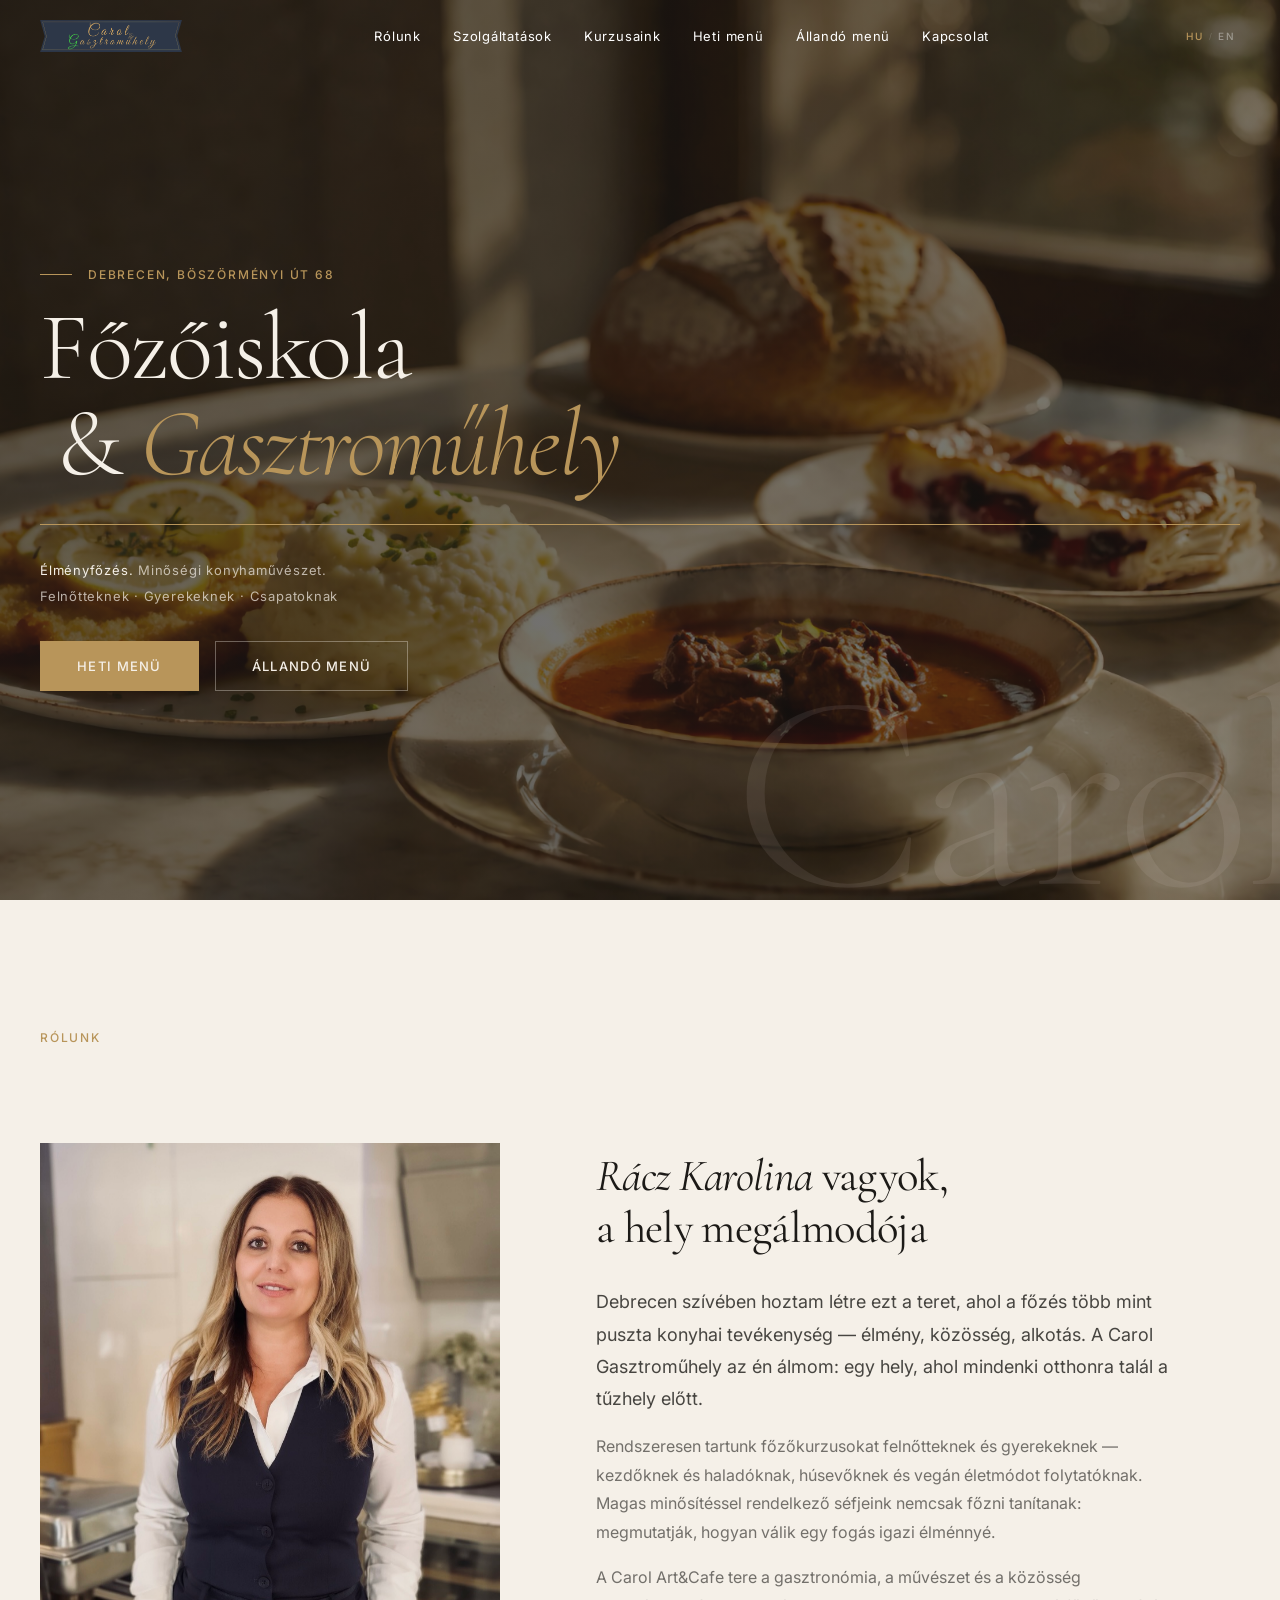
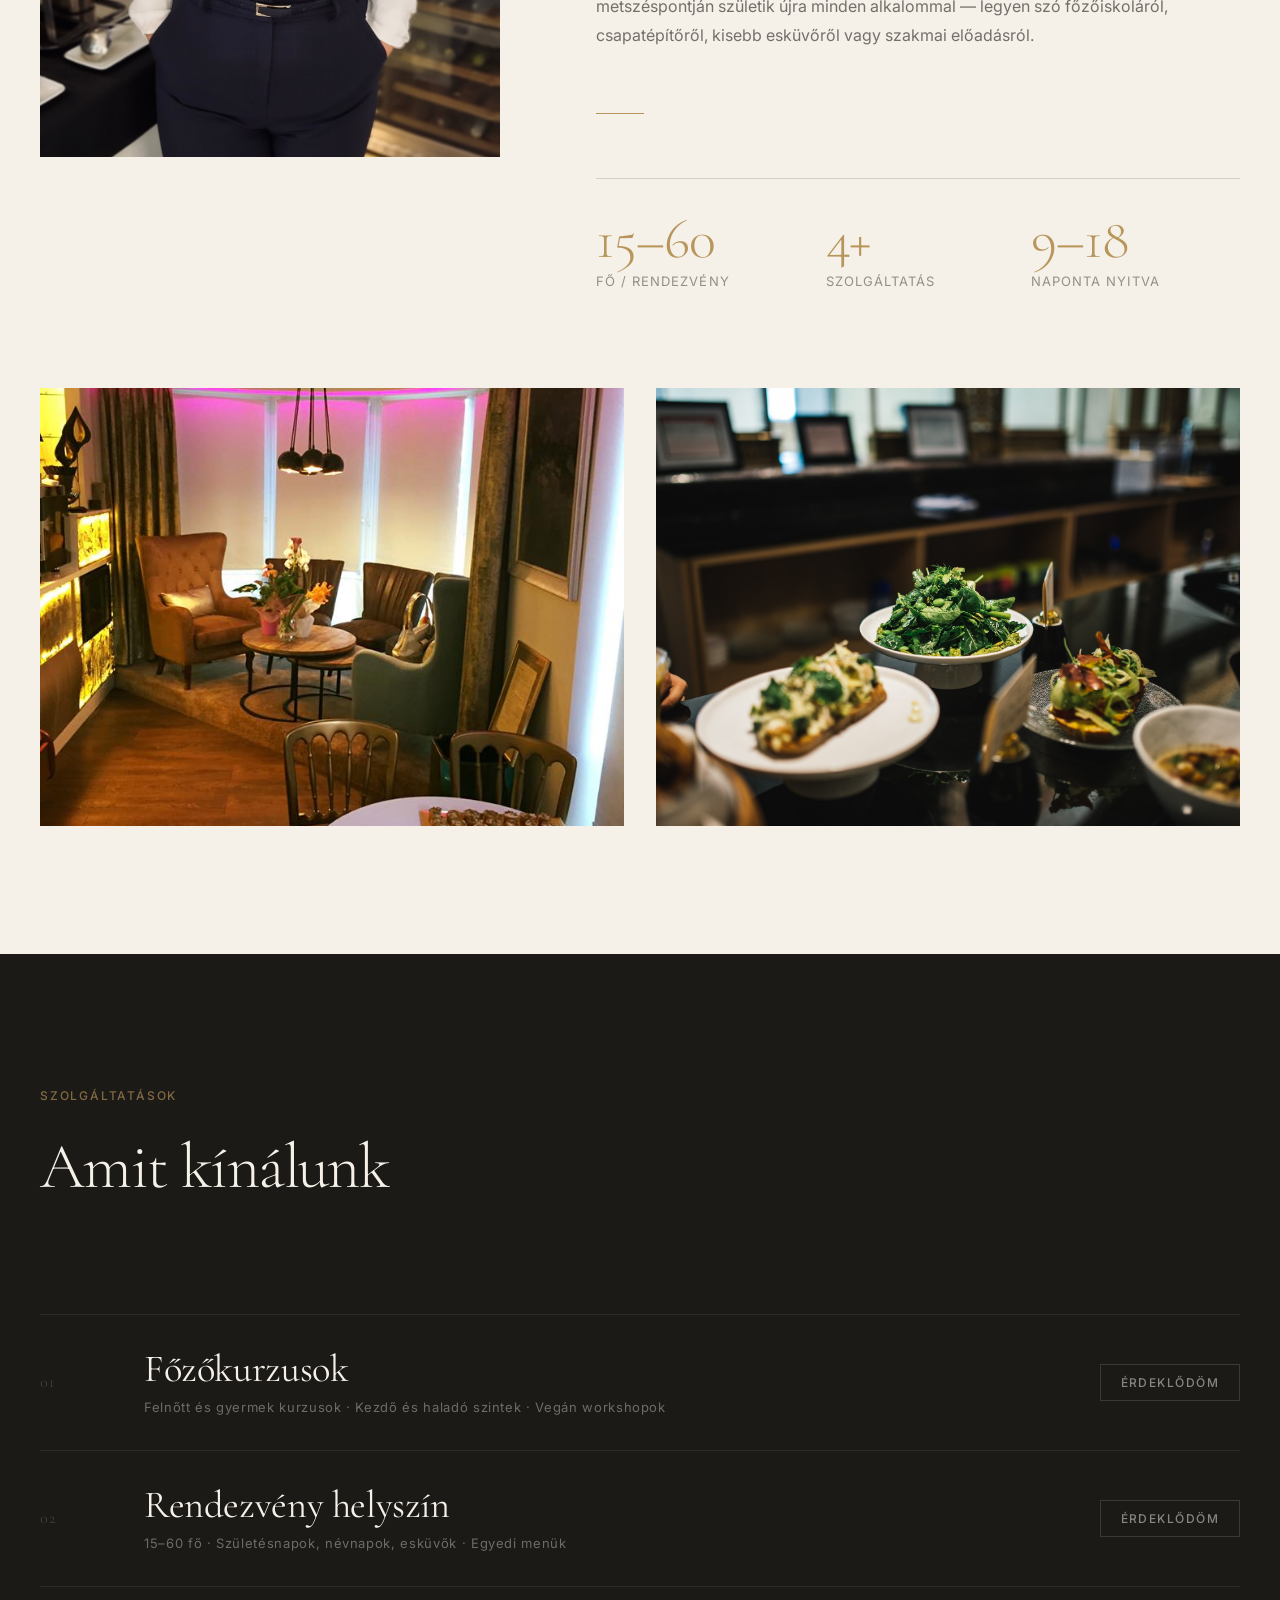
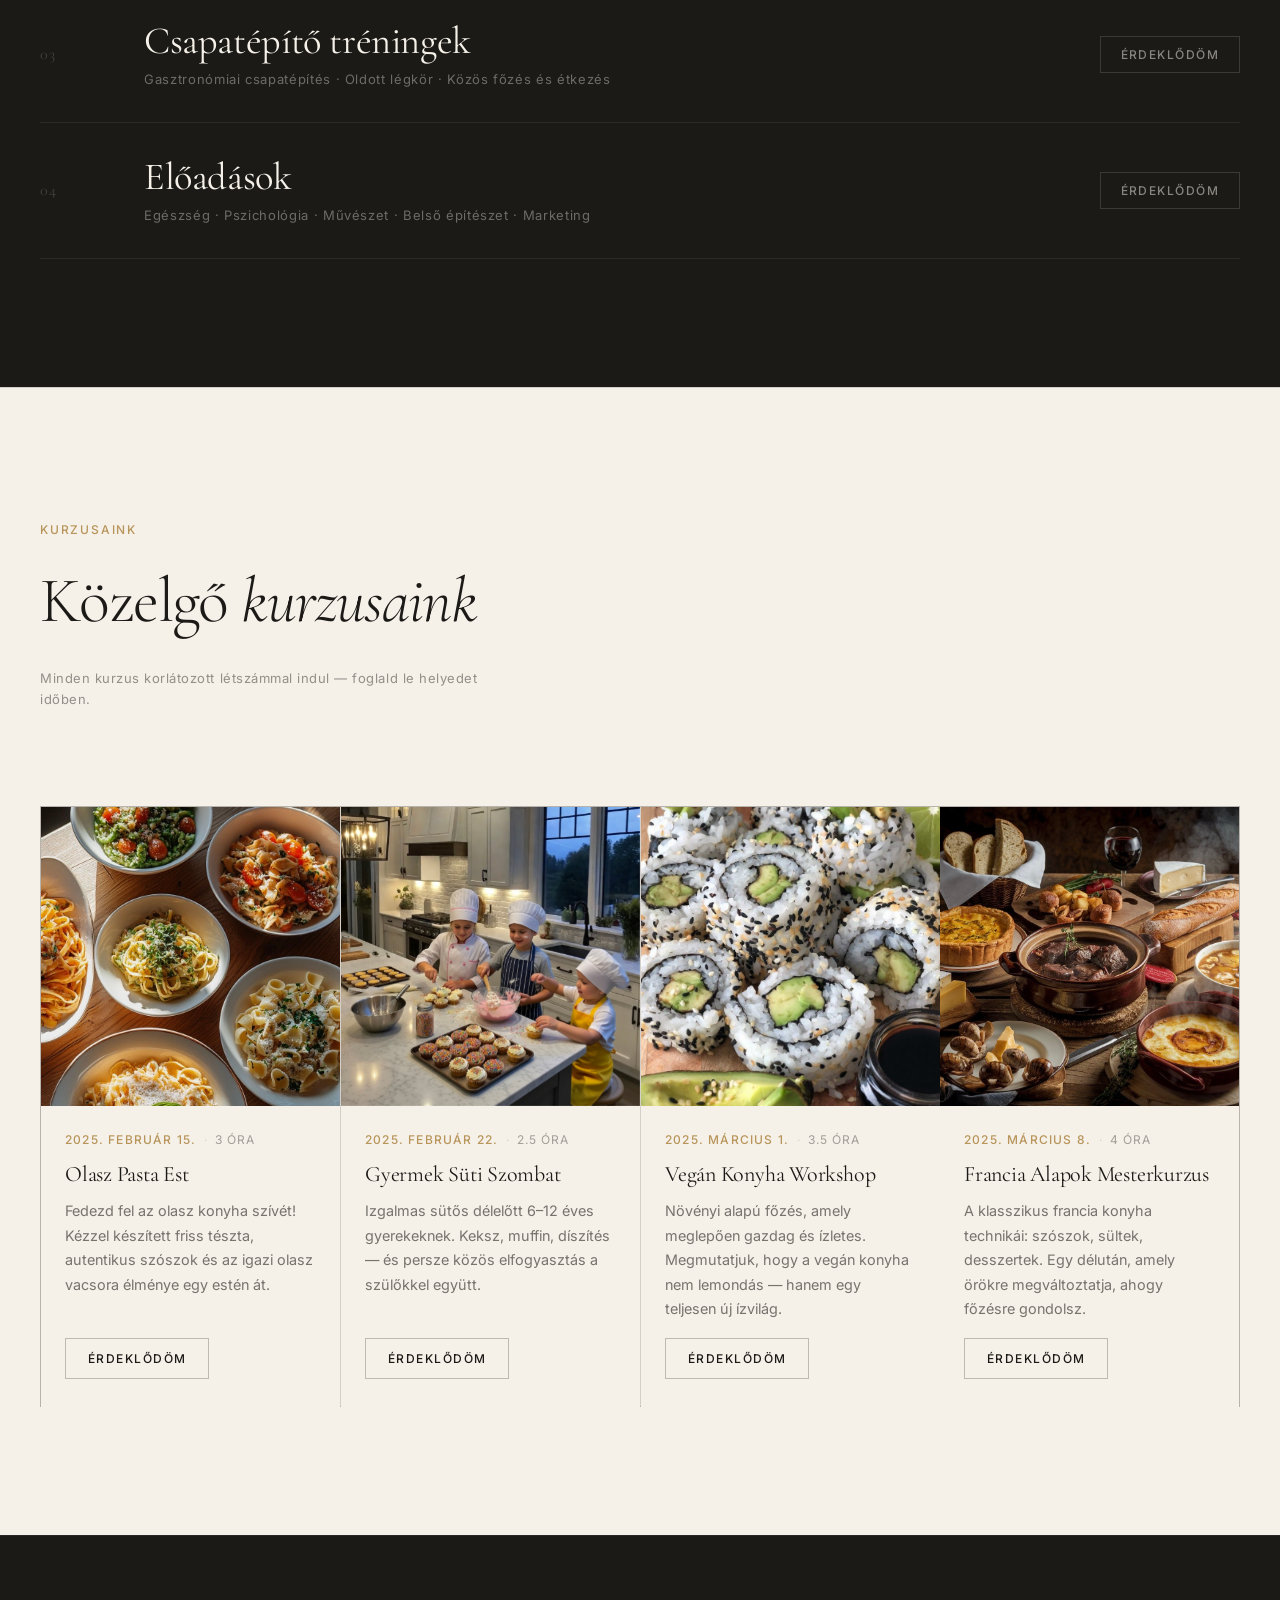
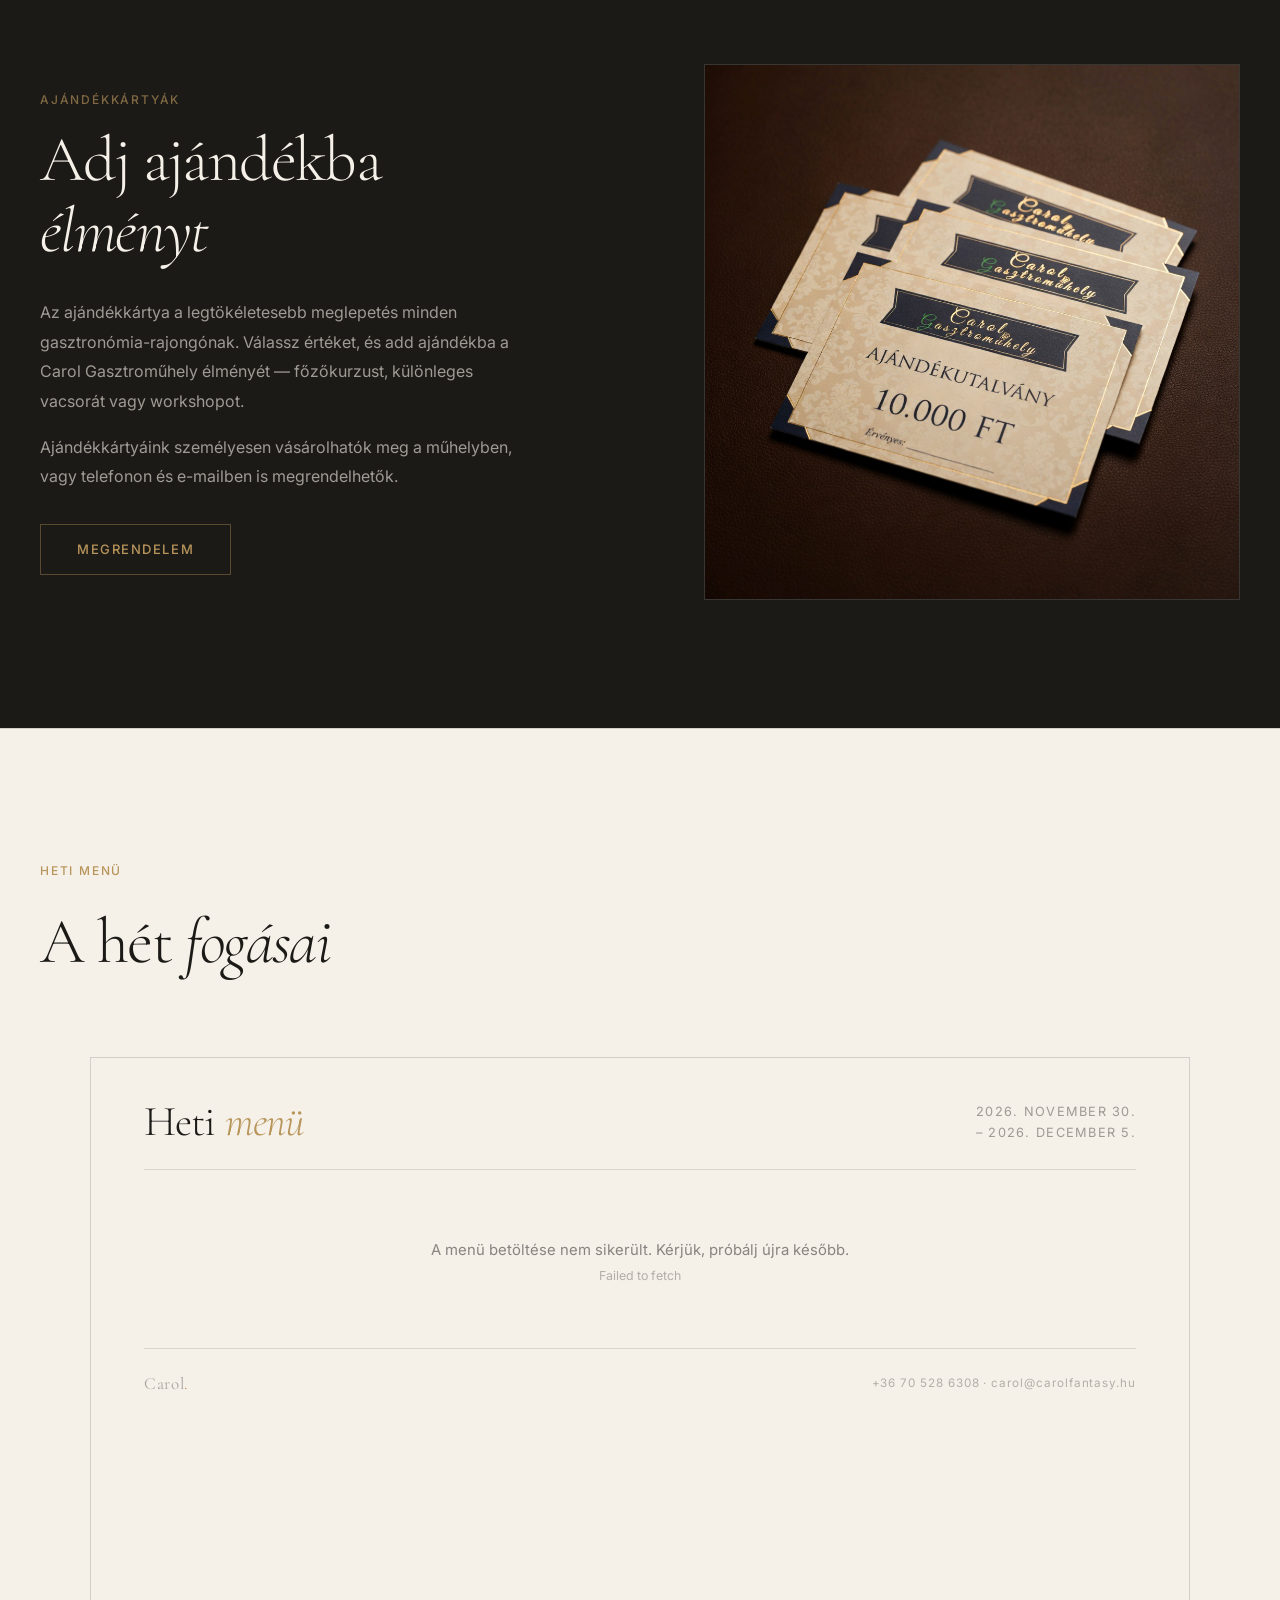
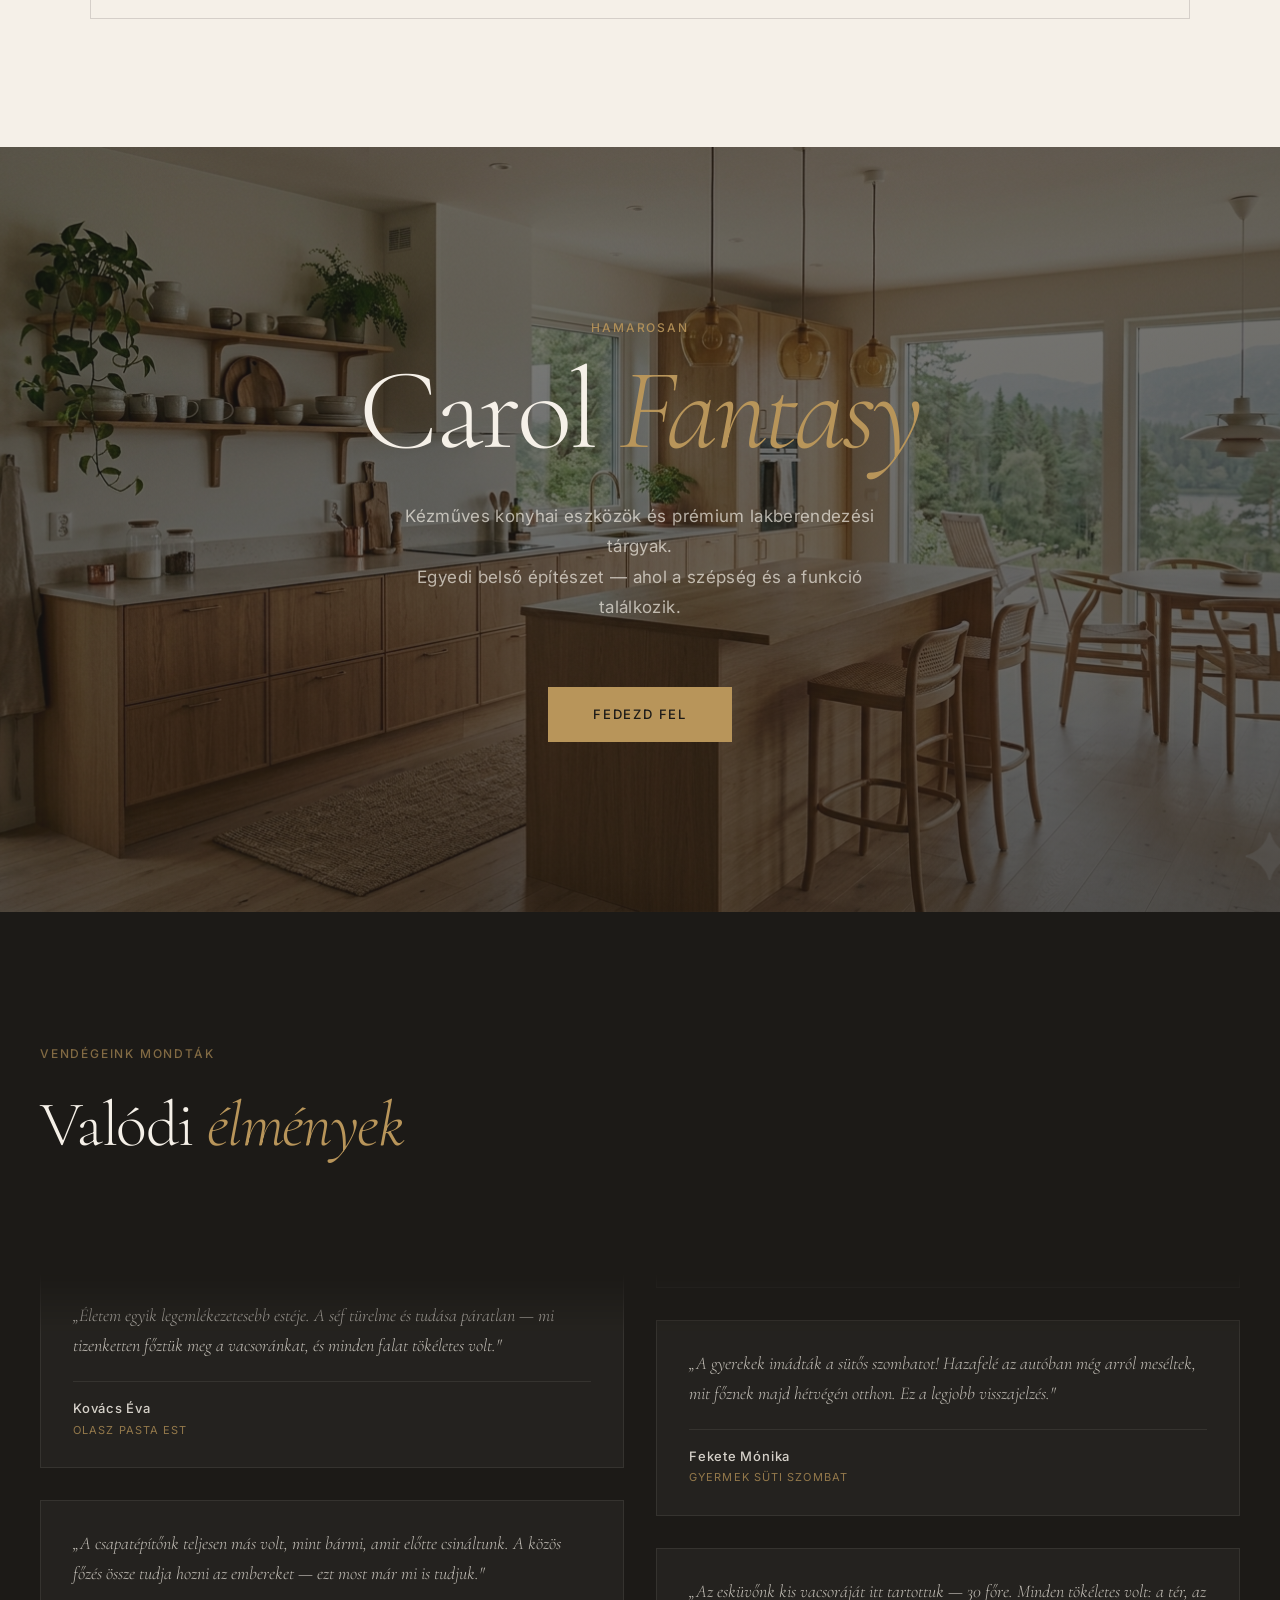
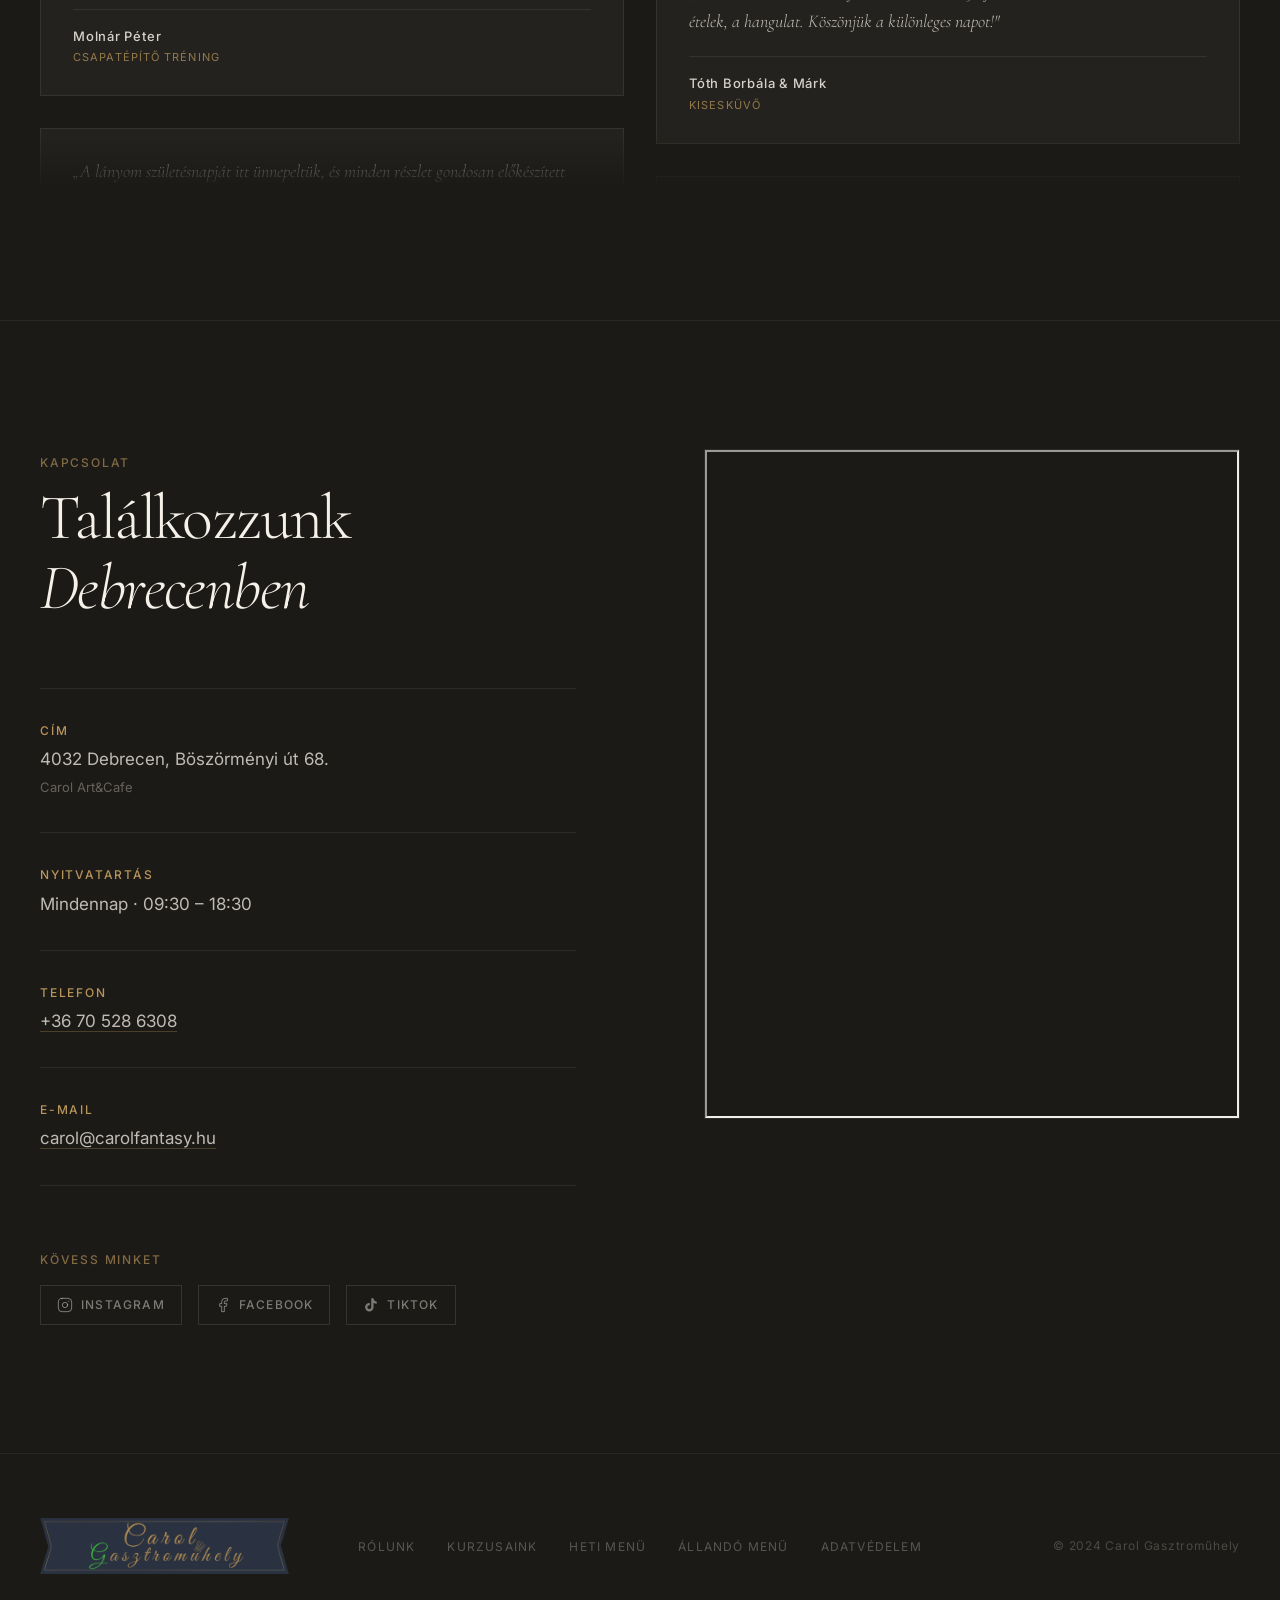
==== commit 775a4cd1: "Add HU/EN switch, gift card image, transparent mobile nav, new mobile menu - HU/EN language toggle i" ====
--- a/index.html
+++ b/index.html
@@ -20,13 +20,28 @@
       </a>
 
       <ul class="nav-links" id="nav-links" role="list">
-        <li><a href="#rolunk">Rólunk</a></li>
-        <li><a href="#szolgaltatasok">Szolgáltatások</a></li>
-        <li><a href="#kurzusaink">Kurzusaink</a></li>
-        <li><a href="#heti-menu">Heti menü</a></li>
-        <li><a href="menu/alando-menu.html">Állandó menü</a></li>
-        <li><a href="#kapcsolat">Kapcsolat</a></li>
+        <li><a href="#rolunk" data-t="nav-about">Rólunk</a></li>
+        <li><a href="#szolgaltatasok" data-t="nav-services">Szolgáltatások</a></li>
+        <li><a href="#kurzusaink" data-t="nav-courses">Kurzusaink</a></li>
+        <li><a href="#heti-menu" data-t="nav-menu">Heti menü</a></li>
+        <li><a href="menu/alando-menu.html" data-t="nav-alacarte">Állandó menü</a></li>
+        <li><a href="#kapcsolat" data-t="nav-contact">Kapcsolat</a></li>
+        <!-- Mobile-only language switch (shown inside the overlay) -->
+        <li class="nav-lang-mobile" role="none">
+          <div class="lang-switch">
+            <button class="lang-btn active" data-lang="hu">HU</button>
+            <span class="lang-sep" aria-hidden="true">/</span>
+            <button class="lang-btn" data-lang="en">EN</button>
+          </div>
+        </li>
       </ul>
+
+      <!-- Desktop language switch -->
+      <div class="lang-switch lang-switch--desktop">
+        <button class="lang-btn active" data-lang="hu">HU</button>
+        <span class="lang-sep" aria-hidden="true">/</span>
+        <button class="lang-btn" data-lang="en">EN</button>
+      </div>
 
       <button class="nav-toggle" id="nav-toggle" aria-label="Menü megnyitása" aria-expanded="false">
         <span></span>
@@ -48,7 +63,7 @@
           <span class="label">Debrecen, Böszörményi út 68</span>
         </div>
 
-        <h1 class="hero-title">
+        <h1 class="hero-title" data-t="hero-title">
           Főzőiskola<br>
           <span class="indent">&amp; <em>Gasztroműhely</em></span>
         </h1>
@@ -58,13 +73,13 @@
         </div>
 
         <div class="hero-bottom">
-          <p class="hero-tagline">
+          <p class="hero-tagline" data-t="hero-tagline">
             <strong>Élményfőzés.</strong> Minőségi konyhaművészet.<br>
             Felnőtteknek · Gyerekeknek · Csapatoknak
           </p>
           <div class="hero-actions">
-            <a href="#heti-menu" class="hero-btn hero-btn--filled">Heti menü</a>
-            <a href="menu/alando-menu.html" class="hero-btn hero-btn--outline">Állandó menü</a>
+            <a href="#heti-menu" class="hero-btn hero-btn--filled" data-t="hero-btn1">Heti menü</a>
+            <a href="menu/alando-menu.html" class="hero-btn hero-btn--outline" data-t="hero-btn2">Állandó menü</a>
           </div>
         </div>
 
@@ -76,7 +91,7 @@
       <div class="about-container">
 
         <div class="about-header">
-          <span class="label reveal">Rólunk</span>
+          <span class="label reveal" data-t="label-about">Rólunk</span>
         </div>
 
         <div class="about-portrait-grid">
@@ -88,31 +103,31 @@
             >
           </div>
           <div class="about-text">
-            <h2 class="reveal">
+            <h2 class="reveal" data-t="about-h2">
               <em>Rácz Karolina</em> vagyok,<br>a hely megálmodója
             </h2>
-            <p class="about-lead reveal reveal-delay-1">
+            <p class="about-lead reveal reveal-delay-1" data-t="about-lead">
               Debrecen szívében hoztam létre ezt a teret, ahol a főzés több mint
               puszta konyhai tevékenység — élmény, közösség, alkotás. A Carol
               Gasztroműhely az én álmom: egy hely, ahol mindenki otthonra talál
               a tűzhely előtt.
             </p>
-            <p class="about-body reveal reveal-delay-2">
+            <p class="about-body reveal reveal-delay-2" data-t="about-p2">
               Rendszeresen tartunk főzőkurzusokat felnőtteknek és gyerekeknek —
               kezdőknek és haladóknak, húsevőknek és vegán életmódot folytatóknak.
               Magas minősítéssel rendelkező séfjeink nemcsak főzni tanítanak:
               megmutatják, hogyan válik egy fogás igazi élménnyé.
             </p>
-            <p class="about-body reveal reveal-delay-3">
+            <p class="about-body reveal reveal-delay-3" data-t="about-p3">
               A Carol Art&amp;Cafe tere a gasztronómia, a művészet és a közösség
               metszéspontján születik újra minden alkalommal — legyen szó
               főzőiskoláról, csapatépítőről, kisebb esküvőről vagy szakmai előadásról.
             </p>
             <div class="about-divider reveal"></div>
             <dl class="about-stats reveal">
-              <div class="stat"><dt>15–60</dt><dd>Fő / rendezvény</dd></div>
-              <div class="stat"><dt>4+</dt><dd>Szolgáltatás</dd></div>
-              <div class="stat"><dt>9–18</dt><dd>Naponta nyitva</dd></div>
+              <div class="stat"><dt>15–60</dt><dd data-t="stat-1">Fő / rendezvény</dd></div>
+              <div class="stat"><dt>4+</dt><dd data-t="stat-2">Szolgáltatás</dd></div>
+              <div class="stat"><dt>9–18</dt><dd data-t="stat-3">Naponta nyitva</dd></div>
             </dl>
           </div>
         </div>
@@ -132,41 +147,41 @@
     <!-- ══ SERVICES ═════════════════════════════════════════════ -->
     <section class="services" id="szolgaltatasok" aria-label="Szolgáltatások">
       <header class="services-header">
-        <span class="label" style="color: rgba(184,149,90,0.65);">Szolgáltatások</span>
-        <h2 class="services-title reveal">Amit kínálunk</h2>
+        <span class="label" style="color: rgba(184,149,90,0.65);" data-t="label-services">Szolgáltatások</span>
+        <h2 class="services-title reveal" data-t="services-h2">Amit kínálunk</h2>
       </header>
       <ul class="services-list" role="list">
         <li class="service-item reveal">
           <span class="service-num">01</span>
           <div class="service-body">
-            <span class="service-name">Főzőkurzusok</span>
-            <span class="service-desc">Felnőtt és gyermek kurzusok · Kezdő és haladó szintek · Vegán workshopok</span>
-          </div>
-          <a href="#kapcsolat" class="service-cta">Érdeklődöm</a>
+            <span class="service-name" data-t="s1-name">Főzőkurzusok</span>
+            <span class="service-desc" data-t="s1-desc">Felnőtt és gyermek kurzusok · Kezdő és haladó szintek · Vegán workshopok</span>
+          </div>
+          <a href="#kapcsolat" class="service-cta" data-t="service-cta">Érdeklődöm</a>
         </li>
         <li class="service-item reveal reveal-delay-1">
           <span class="service-num">02</span>
           <div class="service-body">
-            <span class="service-name">Rendezvény helyszín</span>
-            <span class="service-desc">15–60 fő · Születésnapok, névnapok, esküvők · Egyedi menük</span>
-          </div>
-          <a href="#kapcsolat" class="service-cta">Érdeklődöm</a>
+            <span class="service-name" data-t="s2-name">Rendezvény helyszín</span>
+            <span class="service-desc" data-t="s2-desc">15–60 fő · Születésnapok, névnapok, esküvők · Egyedi menük</span>
+          </div>
+          <a href="#kapcsolat" class="service-cta" data-t="service-cta">Érdeklődöm</a>
         </li>
         <li class="service-item reveal reveal-delay-2">
           <span class="service-num">03</span>
           <div class="service-body">
-            <span class="service-name">Csapatépítő tréningek</span>
-            <span class="service-desc">Gasztronómiai csapatépítés · Oldott légkör · Közös főzés és étkezés</span>
-          </div>
-          <a href="#kapcsolat" class="service-cta">Érdeklődöm</a>
+            <span class="service-name" data-t="s3-name">Csapatépítő tréningek</span>
+            <span class="service-desc" data-t="s3-desc">Gasztronómiai csapatépítés · Oldott légkör · Közös főzés és étkezés</span>
+          </div>
+          <a href="#kapcsolat" class="service-cta" data-t="service-cta">Érdeklődöm</a>
         </li>
         <li class="service-item reveal reveal-delay-3">
           <span class="service-num">04</span>
           <div class="service-body">
-            <span class="service-name">Előadások</span>
-            <span class="service-desc">Egészség · Pszichológia · Művészet · Belső építészet · Marketing</span>
-          </div>
-          <a href="#kapcsolat" class="service-cta">Érdeklődöm</a>
+            <span class="service-name" data-t="s4-name">Előadások</span>
+            <span class="service-desc" data-t="s4-desc">Egészség · Pszichológia · Művészet · Belső építészet · Marketing</span>
+          </div>
+          <a href="#kapcsolat" class="service-cta" data-t="service-cta">Érdeklődöm</a>
         </li>
       </ul>
     </section>
@@ -175,9 +190,9 @@
     <section class="kurzusok" id="kurzusaink" aria-label="Kurzusaink">
 
       <header class="kurzusok-header">
-        <span class="label reveal">Kurzusaink</span>
-        <h2 class="reveal">Közelgő <em>kurzusaink</em></h2>
-        <p class="kurzusok-sub reveal reveal-delay-1">
+        <span class="label reveal" data-t="label-courses">Kurzusaink</span>
+        <h2 class="reveal" data-t="courses-h2">Közelgő <em>kurzusaink</em></h2>
+        <p class="kurzusok-sub reveal reveal-delay-1" data-t="courses-sub">
           Minden kurzus korlátozott létszámmal indul — foglald le helyedet időben.
         </p>
       </header>
@@ -205,7 +220,7 @@
               Fedezd fel az olasz konyha szívét! Kézzel készített friss tészta,
               autentikus szószok és az igazi olasz vacsora élménye egy estén át.
             </p>
-            <a href="#kapcsolat" class="kurzus-cta">Érdeklődöm</a>
+            <a href="#kapcsolat" class="kurzus-cta" data-t="service-cta">Érdeklődöm</a>
           </div>
         </article>
 
@@ -225,7 +240,7 @@
               Izgalmas sütős délelőtt 6–12 éves gyerekeknek. Keksz, muffin,
               díszítés — és persze közös elfogyasztás a szülőkkel együtt.
             </p>
-            <a href="#kapcsolat" class="kurzus-cta">Érdeklődöm</a>
+            <a href="#kapcsolat" class="kurzus-cta" data-t="service-cta">Érdeklődöm</a>
           </div>
         </article>
 
@@ -245,7 +260,7 @@
               Növényi alapú főzés, amely meglepően gazdag és ízletes. Megmutatjuk,
               hogy a vegán konyha nem lemondás — hanem egy teljesen új ízvilág.
             </p>
-            <a href="#kapcsolat" class="kurzus-cta">Érdeklődöm</a>
+            <a href="#kapcsolat" class="kurzus-cta" data-t="service-cta">Érdeklődöm</a>
           </div>
         </article>
 
@@ -265,7 +280,7 @@
               A klasszikus francia konyha technikái: szószok, sültek, desszertek.
               Egy délután, amely örökre megváltoztatja, ahogy főzésre gondolsz.
             </p>
-            <a href="#kapcsolat" class="kurzus-cta">Érdeklődöm</a>
+            <a href="#kapcsolat" class="kurzus-cta" data-t="service-cta">Érdeklődöm</a>
           </div>
         </article>
 
@@ -277,34 +292,22 @@
       <div class="ajandek-grid">
 
         <div class="ajandek-text">
-          <span class="label">Ajándékkártyák</span>
-          <h2 class="reveal">Adj ajándékba<br><em>élményt</em></h2>
-          <p class="reveal reveal-delay-1">
+          <span class="label" data-t="label-gift">Ajándékkártyák</span>
+          <h2 class="reveal" data-t="gift-h2">Adj ajándékba<br><em>élményt</em></h2>
+          <p class="reveal reveal-delay-1" data-t="gift-p1">
             Az ajándékkártya a legtökéletesebb meglepetés minden gasztronómia-rajongónak.
             Válassz értéket, és add ajándékba a Carol Gasztroműhely élményét —
             főzőkurzust, különleges vacsorát vagy workshopot.
           </p>
-          <p class="reveal reveal-delay-2">
+          <p class="reveal reveal-delay-2" data-t="gift-p2">
             Ajándékkártyáink személyesen vásárolhatók meg a műhelyben,
             vagy telefonon és e-mailben is megrendelhetők.
           </p>
-          <a href="ajandekkartyak.html" class="ajandek-cta reveal reveal-delay-3">Megrendelem</a>
+          <a href="ajandekkartyak.html" class="ajandek-cta reveal reveal-delay-3" data-t="gift-cta">Megrendelem</a>
         </div>
 
         <div class="ajandek-image-slot reveal">
-          <!-- When gift card image is ready, replace this div with:
-               <img src="assets/images/ajandekkartyak.jpg" alt="Carol Gasztroműhely ajándékkártya"> -->
-          <div class="ajandek-placeholder">
-            <svg viewBox="0 0 48 48" fill="none" stroke="currentColor" stroke-width="0.75"
-                 stroke-linecap="round" stroke-linejoin="round" aria-hidden="true">
-              <rect x="4" y="13" width="40" height="26" rx="3"/>
-              <line x1="4" y1="21" x2="44" y2="21"/>
-              <line x1="12" y1="30" x2="22" y2="30"/>
-              <line x1="12" y1="34" x2="17" y2="34"/>
-              <circle cx="36" cy="32" r="4"/>
-            </svg>
-            <span>Ajándékkártya</span>
-          </div>
+          <img src="assets/images/giftcards.JPG" alt="Carol Gasztroműhely ajándékkártya">
         </div>
 
       </div>
@@ -313,8 +316,8 @@
     <!-- ══ WEEKLY MENU ══════════════════════════════════════════ -->
     <section class="menu-section" id="heti-menu" aria-label="Heti menü">
       <header class="menu-header">
-        <span class="label reveal">Heti menü</span>
-        <h2 class="reveal">A hét <em>fogásai</em></h2>
+        <span class="label reveal" data-t="label-menu-s">Heti menü</span>
+        <h2 class="reveal" data-t="menu-h2">A hét <em>fogásai</em></h2>
       </header>
       <div class="menu-frame-wrap reveal">
         <iframe src="menu/menu-widget.html" id="menu-iframe" title="Heti menü" loading="lazy" scrolling="no"></iframe>
@@ -328,13 +331,13 @@
       </div>
       <div class="carol-fantasy-overlay" aria-hidden="true"></div>
       <div class="carol-fantasy-content">
-        <span class="label">Hamarosan</span>
-        <h2>Carol <em>Fantasy</em></h2>
-        <p>
+        <span class="label" data-t="label-fantasy">Hamarosan</span>
+        <h2 data-t="fantasy-h2">Carol <em>Fantasy</em></h2>
+        <p data-t="fantasy-p">
           Kézműves konyhai eszközök és prémium lakberendezési tárgyak.<br>
           Egyedi belső építészet — ahol a szépség és a funkció találkozik.
         </p>
-        <a href="#" class="carol-fantasy-btn" aria-label="Carol Fantasy — hamarosan nyílik">
+        <a href="#" class="carol-fantasy-btn" data-t="fantasy-btn">
           Fedezd fel
         </a>
       </div>
@@ -343,8 +346,8 @@
     <!-- ══ TESTIMONIALS ═════════════════════════════════════════ -->
     <section class="testimonials" id="velemenyek" aria-label="Vendégeink mondták">
       <div class="testimonials-header">
-        <span class="label reveal">Vendégeink mondták</span>
-        <h2 class="reveal">Valódi <em>élmények</em></h2>
+        <span class="label reveal" data-t="label-testi">Vendégeink mondták</span>
+        <h2 class="reveal" data-t="testi-h2">Valódi <em>élmények</em></h2>
       </div>
 
       <div class="testimonials-stage" aria-hidden="true">
@@ -501,29 +504,29 @@
       <div class="contact-grid">
 
         <div class="contact-left">
-          <span class="label" style="color: rgba(184,149,90,0.65);">Kapcsolat</span>
-          <h2 class="reveal">Találkozzunk<br><em>Debrecenben</em></h2>
+          <span class="label" style="color: rgba(184,149,90,0.65);" data-t="label-contact">Kapcsolat</span>
+          <h2 class="reveal" data-t="contact-h2">Találkozzunk<br><em>Debrecenben</em></h2>
 
           <dl class="contact-details">
             <div class="contact-row reveal">
-              <dt class="contact-row-label">Cím</dt>
+              <dt class="contact-row-label" data-t="contact-addr">Cím</dt>
               <dd class="contact-row-value">
                 4032 Debrecen, Böszörményi út 68.<br>
                 <small style="opacity:0.45; font-size:0.8125rem;">Carol Art&amp;Cafe</small>
               </dd>
             </div>
             <div class="contact-row reveal reveal-delay-1">
-              <dt class="contact-row-label">Nyitvatartás</dt>
-              <dd class="contact-row-value">Mindennap · 09:30 – 18:30</dd>
+              <dt class="contact-row-label" data-t="contact-hours-l">Nyitvatartás</dt>
+              <dd class="contact-row-value" data-t="contact-hours-v">Mindennap · 09:30 – 18:30</dd>
             </div>
             <div class="contact-row reveal reveal-delay-2">
-              <dt class="contact-row-label">Telefon</dt>
+              <dt class="contact-row-label" data-t="contact-phone-l">Telefon</dt>
               <dd class="contact-row-value">
                 <a href="tel:+36705286308">+36 70 528 6308</a>
               </dd>
             </div>
             <div class="contact-row reveal reveal-delay-3">
-              <dt class="contact-row-label">E-mail</dt>
+              <dt class="contact-row-label" data-t="contact-email-l">E-mail</dt>
               <dd class="contact-row-value">
                 <a href="mailto:carol@carolfantasy.hu">carol@carolfantasy.hu</a>
               </dd>
@@ -531,7 +534,7 @@
           </dl>
 
           <div class="contact-social reveal">
-            <span class="contact-social-label label">Kövess minket</span>
+            <span class="contact-social-label label" data-t="contact-social">Kövess minket</span>
             <div class="social-links">
               <a href="https://www.instagram.com/" target="_blank" rel="noopener noreferrer" class="social-link" aria-label="Instagram">
                 <svg viewBox="0 0 24 24" fill="none" stroke="currentColor" stroke-width="1.5" stroke-linecap="round" stroke-linejoin="round" aria-hidden="true">
@@ -579,11 +582,11 @@
       </a>
 
       <ul class="footer-links" role="list">
-        <li><a href="#rolunk">Rólunk</a></li>
-        <li><a href="#kurzusaink">Kurzusaink</a></li>
-        <li><a href="#heti-menu">Heti menü</a></li>
-        <li><a href="menu/alando-menu.html">Állandó menü</a></li>
-        <li><a href="/gdpr">Adatvédelem</a></li>
+        <li><a href="#rolunk" data-t="footer-about">Rólunk</a></li>
+        <li><a href="#kurzusaink" data-t="footer-courses">Kurzusaink</a></li>
+        <li><a href="#heti-menu" data-t="footer-menu">Heti menü</a></li>
+        <li><a href="menu/alando-menu.html" data-t="footer-alacarte">Állandó menü</a></li>
+        <li><a href="/gdpr" data-t="footer-privacy">Adatvédelem</a></li>
       </ul>
 
       <p class="footer-copy">&copy; 2024 Carol Gasztroműhely</p>
--- a/styles/main.css
+++ b/styles/main.css
@@ -66,14 +66,7 @@
   color: var(--color-text);
   box-shadow: 0 1px 0 var(--color-rule);
 }
-/* Mobile: opaque */
-@media (max-width: 768px) {
-  .nav {
-    background: rgba(245, 240, 232, 0.97);
-    color: var(--color-text);
-    box-shadow: 0 1px 0 var(--color-rule);
-  }
-}
+/* Mobile: same transparent→scrolled behaviour as desktop (no override here) */
 
 .nav-inner {
   width: 100%;
@@ -147,6 +140,48 @@
   background: var(--color-text);
 }
 
+/* ── Language switch ──────────────────────────────────────── */
+.lang-switch {
+  display: flex;
+  align-items: center;
+  gap: 0;
+  flex-shrink: 0;
+}
+.lang-btn {
+  font-family: var(--font-body);
+  font-size: 0.625rem;
+  font-weight: 500;
+  letter-spacing: 0.14em;
+  text-transform: uppercase;
+  padding: 6px 5px;
+  color: inherit;
+  opacity: 0.38;
+  transition: opacity var(--duration-fast), color var(--duration-fast);
+  background: none;
+  border: none;
+  cursor: pointer;
+}
+.lang-btn.active {
+  opacity: 1;
+  color: var(--color-accent);
+}
+.lang-btn:hover:not(.active) { opacity: 0.7; }
+.lang-sep {
+  font-size: 0.5rem;
+  opacity: 0.18;
+  user-select: none;
+  padding: 0 1px;
+}
+/* On transparent (hero) nav: white */
+.nav:not(.scrolled) .lang-btn { color: white; }
+.nav:not(.scrolled) .lang-btn.active { color: var(--color-accent); }
+/* On scrolled nav: dark */
+.nav.scrolled .lang-btn { color: var(--color-text); }
+.nav.scrolled .lang-btn.active { color: var(--color-accent); }
+
+/* Mobile: desktop switch hidden, mobile switch shown in overlay */
+.nav-lang-mobile { display: none; }
+
 /* ── Hero ─────────────────────────────────────────────────── */
 .hero {
   min-height: 100dvh;
@@ -159,7 +194,7 @@
   background-image: linear-gradient(135deg, rgba(28, 26, 23, 0.73) 0%, rgba(28, 26, 23, 0.53) 100%), url('../assets/images/hero.jpg');
   background-size: cover;
   background-position: center;
-  background-attachment: fixed;
+  background-attachment: scroll;
 }
 .hero-watermark {
   position: absolute;
@@ -1105,21 +1140,89 @@
 }
 
 @media (max-width: 768px) {
+  /* ── Mobile full-screen nav overlay ──────────────────────── */
   .nav-links {
     position: fixed;
     inset: 0;
-    background: var(--color-bg);
+    background: var(--color-bg-dark);
     flex-direction: column;
     justify-content: center;
     align-items: center;
-    gap: var(--space-lg);
+    gap: 0.25rem;
     transform: translateX(100%);
-    transition: transform var(--duration-base) var(--ease-out);
+    transition: transform 0.55s var(--ease-out);
     z-index: 200;
-  }
-  .nav-links.open { transform: translateX(0); }
-  .nav-links a { font-size: 1.125rem; letter-spacing: 0.08em; }
+    visibility: hidden;
+    pointer-events: none;
+    padding-bottom: 6rem; /* room for lang switch */
+  }
+  .nav-links.open {
+    transform: translateX(0);
+    visibility: visible;
+    pointer-events: auto;
+  }
+  /* Cormorant Garamond nav links */
+  .nav-links > li > a {
+    font-family: var(--font-heading) !important;
+    font-size: clamp(2.25rem, 9vw, 3rem) !important;
+    font-weight: 300 !important;
+    letter-spacing: -0.015em !important;
+    line-height: 1.1 !important;
+    color: rgba(245, 240, 232, 0.85) !important;
+    padding: 0.6rem 0 !important;
+    display: block;
+    white-space: nowrap;
+    transition: color var(--duration-base) !important;
+  }
+  .nav-links > li > a:hover { color: var(--color-accent) !important; }
+  .nav-links > li > a::after { display: none !important; }
+  /* Decorative rule above the link list */
+  .nav-links::before {
+    content: '';
+    display: block;
+    width: 32px;
+    height: 1px;
+    background: var(--color-accent);
+    margin-bottom: 2rem;
+    opacity: 0.6;
+  }
+  /* Mobile lang switch — shown at the bottom of the overlay */
+  .nav-lang-mobile {
+    display: block;
+    position: absolute;
+    bottom: 2.5rem;
+    left: 50%;
+    transform: translateX(-50%);
+  }
+  .nav-lang-mobile .lang-btn {
+    font-size: 0.6875rem !important;
+    color: rgba(245, 240, 232, 0.4) !important;
+    padding: 8px 8px !important;
+    opacity: 1 !important;
+    letter-spacing: 0.18em !important;
+  }
+  .nav-lang-mobile .lang-btn.active {
+    color: var(--color-accent) !important;
+  }
+  .nav-lang-mobile .lang-btn:hover:not(.active) {
+    color: rgba(245, 240, 232, 0.7) !important;
+  }
+  .nav-lang-mobile .lang-sep {
+    color: rgba(245, 240, 232, 0.18) !important;
+  }
+  /* Desktop lang switch hidden on mobile */
+  .lang-switch--desktop { display: none !important; }
+  /* Hamburger toggle */
   .nav-toggle { display: flex; z-index: 210; }
+  /* Hamburger lines: white on transparent hero, dark on scrolled */
+  /* When overlay open: always cream (dark bg behind them) */
+  .nav-toggle[aria-expanded="true"] span {
+    background: var(--color-text-dark) !important;
+  }
+  /* Force link colours regardless of .nav.scrolled */
+  .nav.scrolled .nav-links > li > a {
+    color: rgba(245, 240, 232, 0.85) !important;
+  }
 
   .hero { padding: calc(var(--nav-height) + 1.5rem) var(--space-sm) 2.5rem; }
 
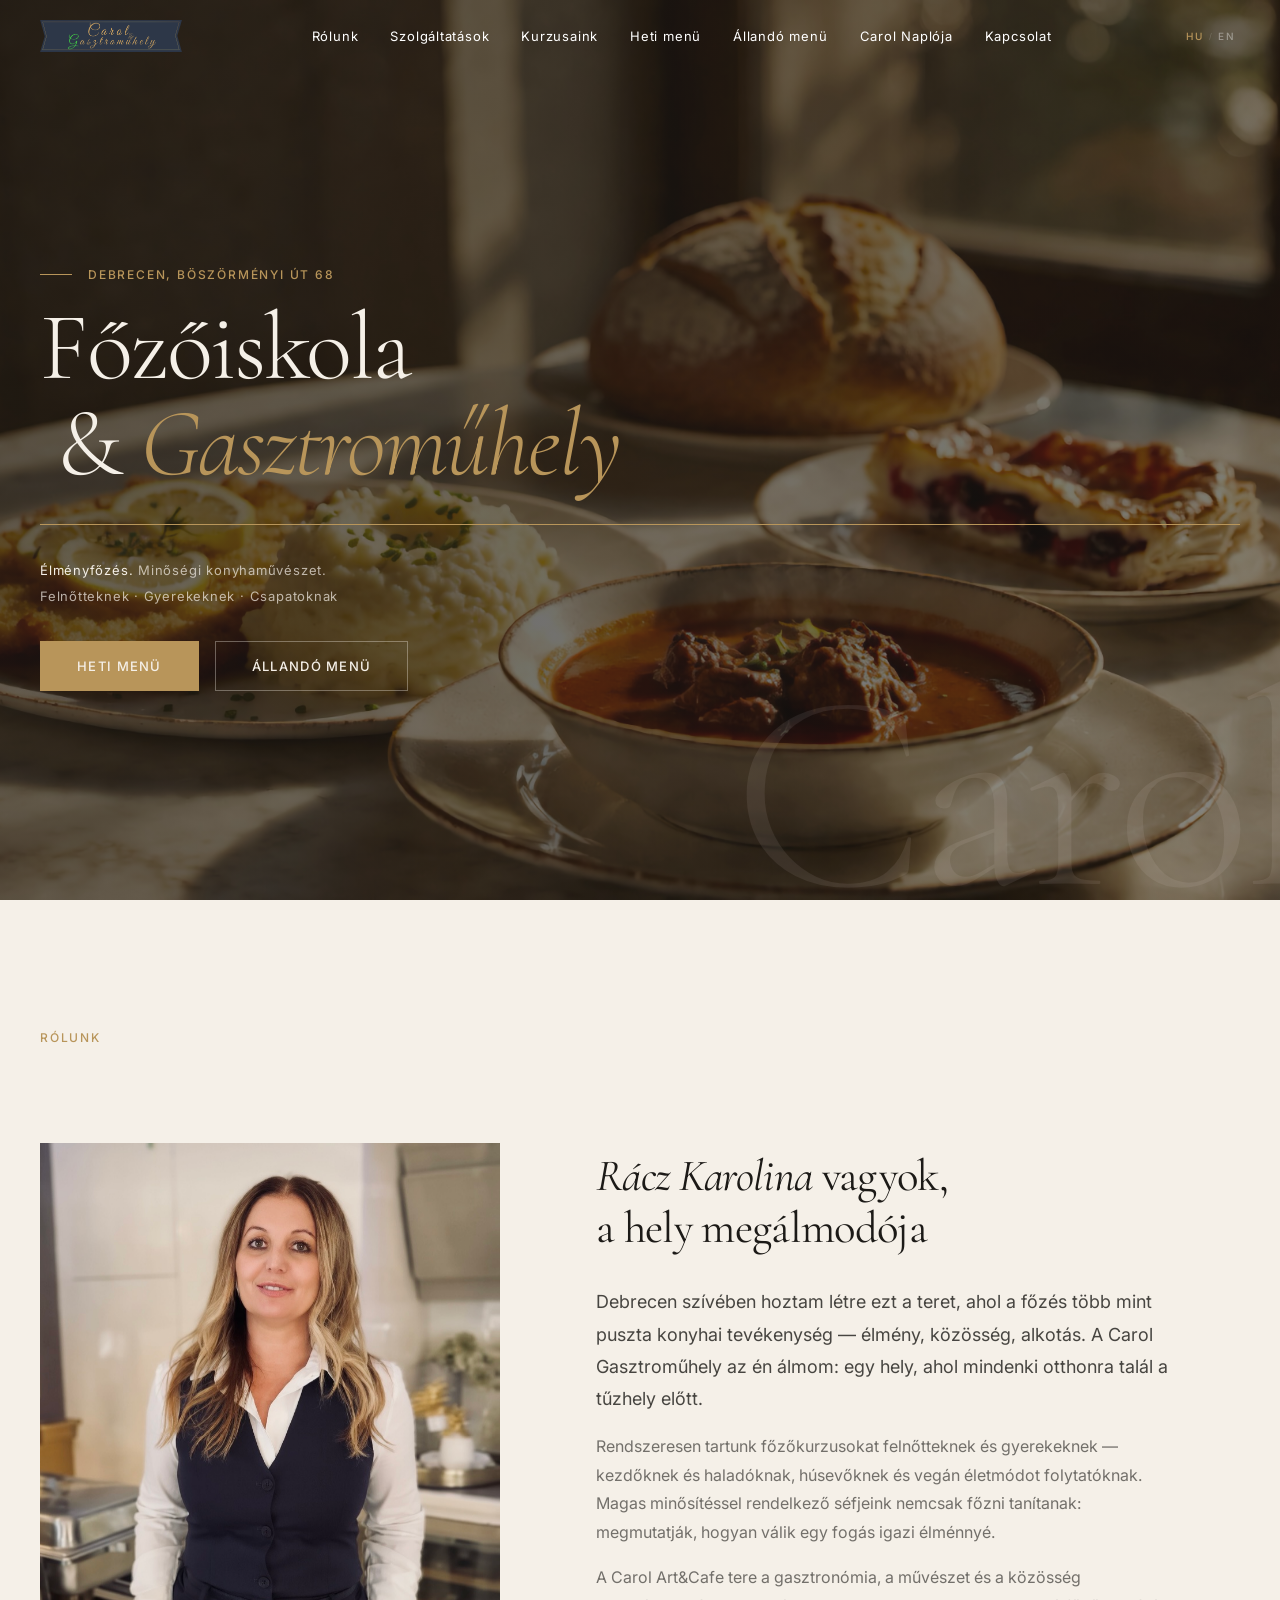
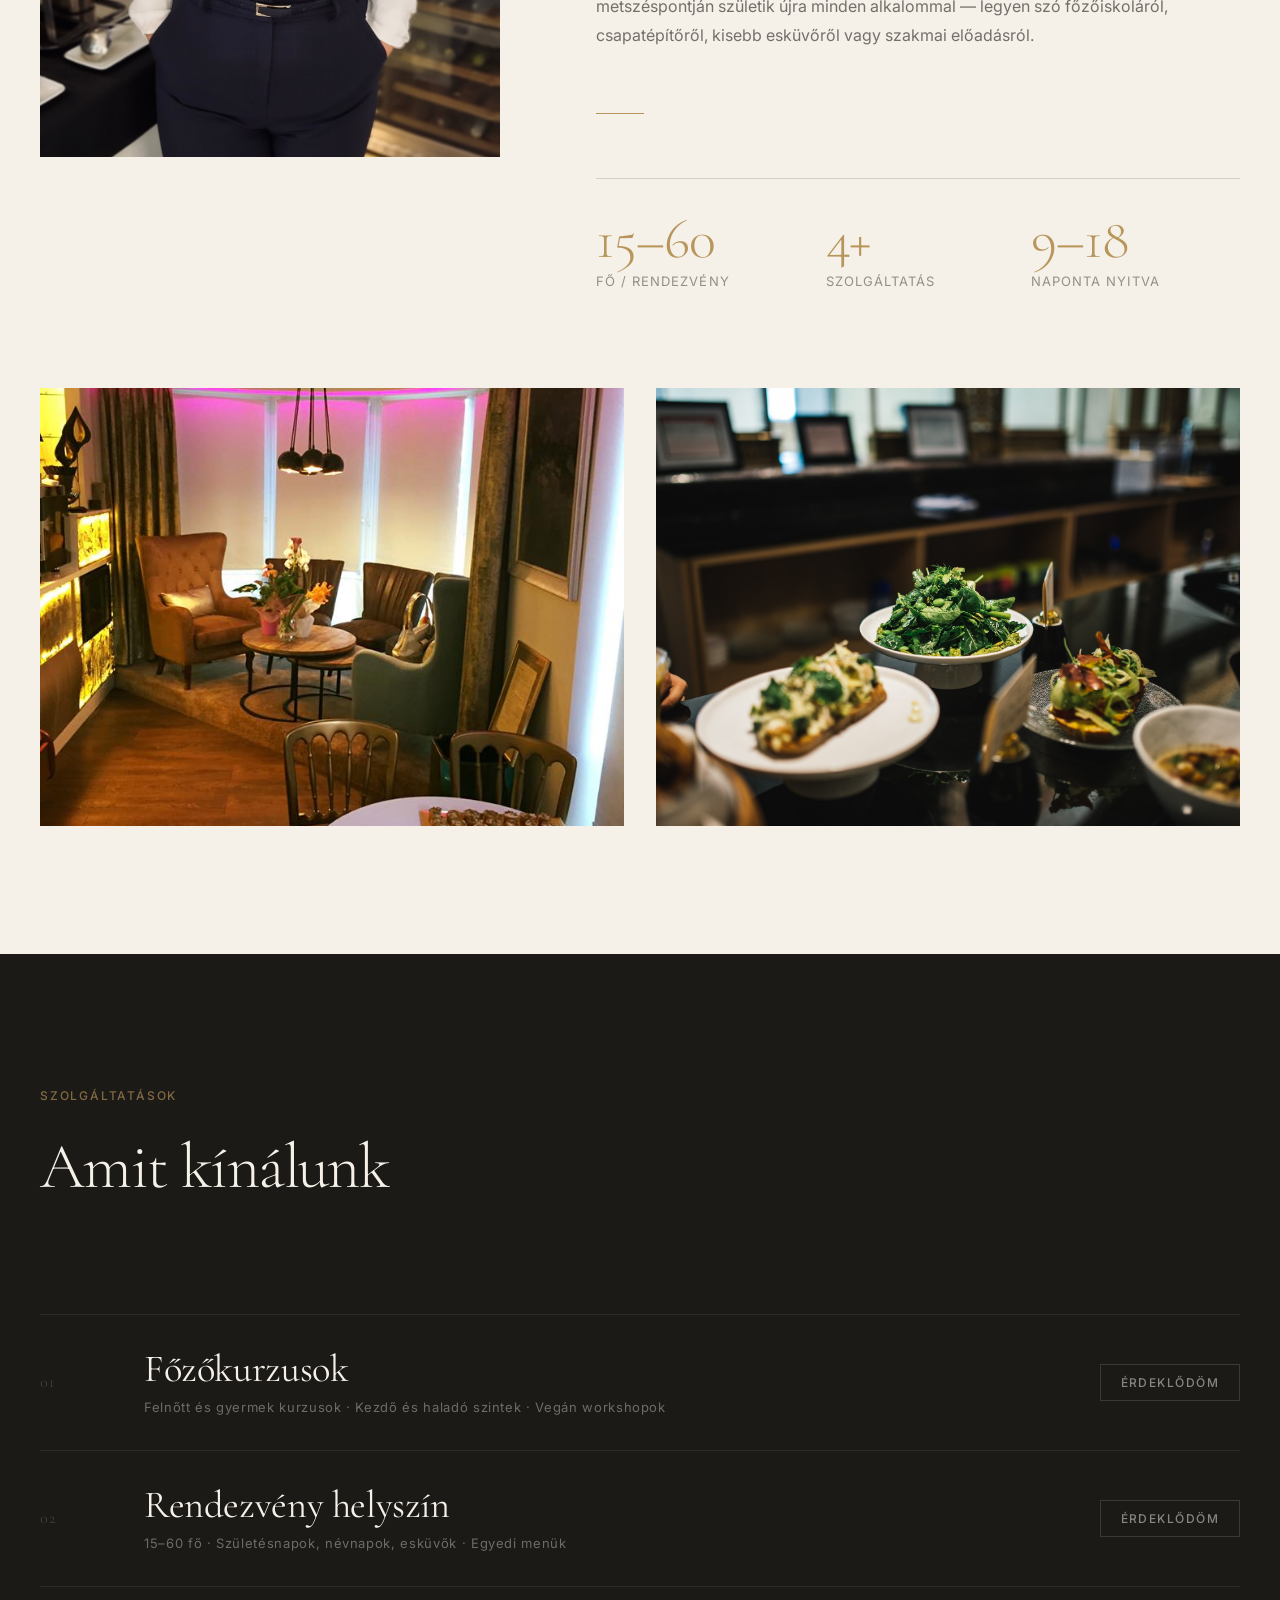
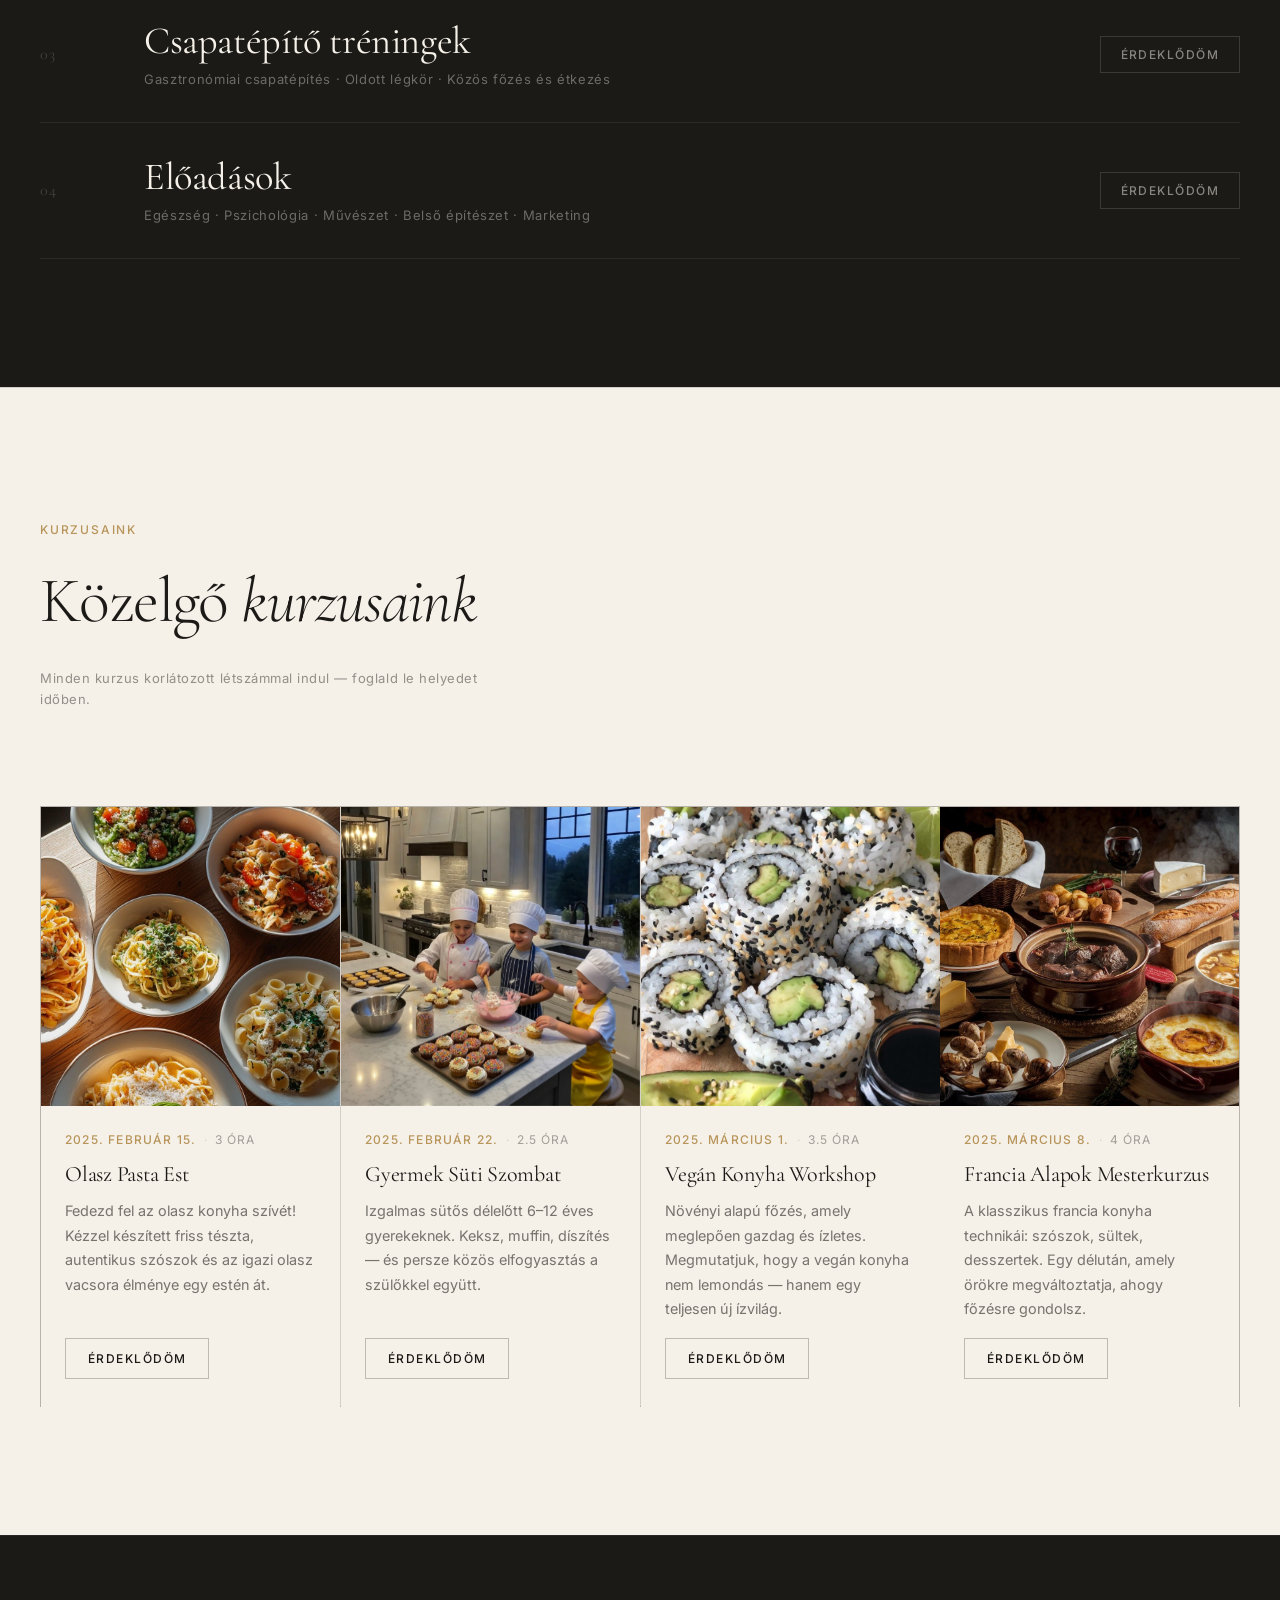
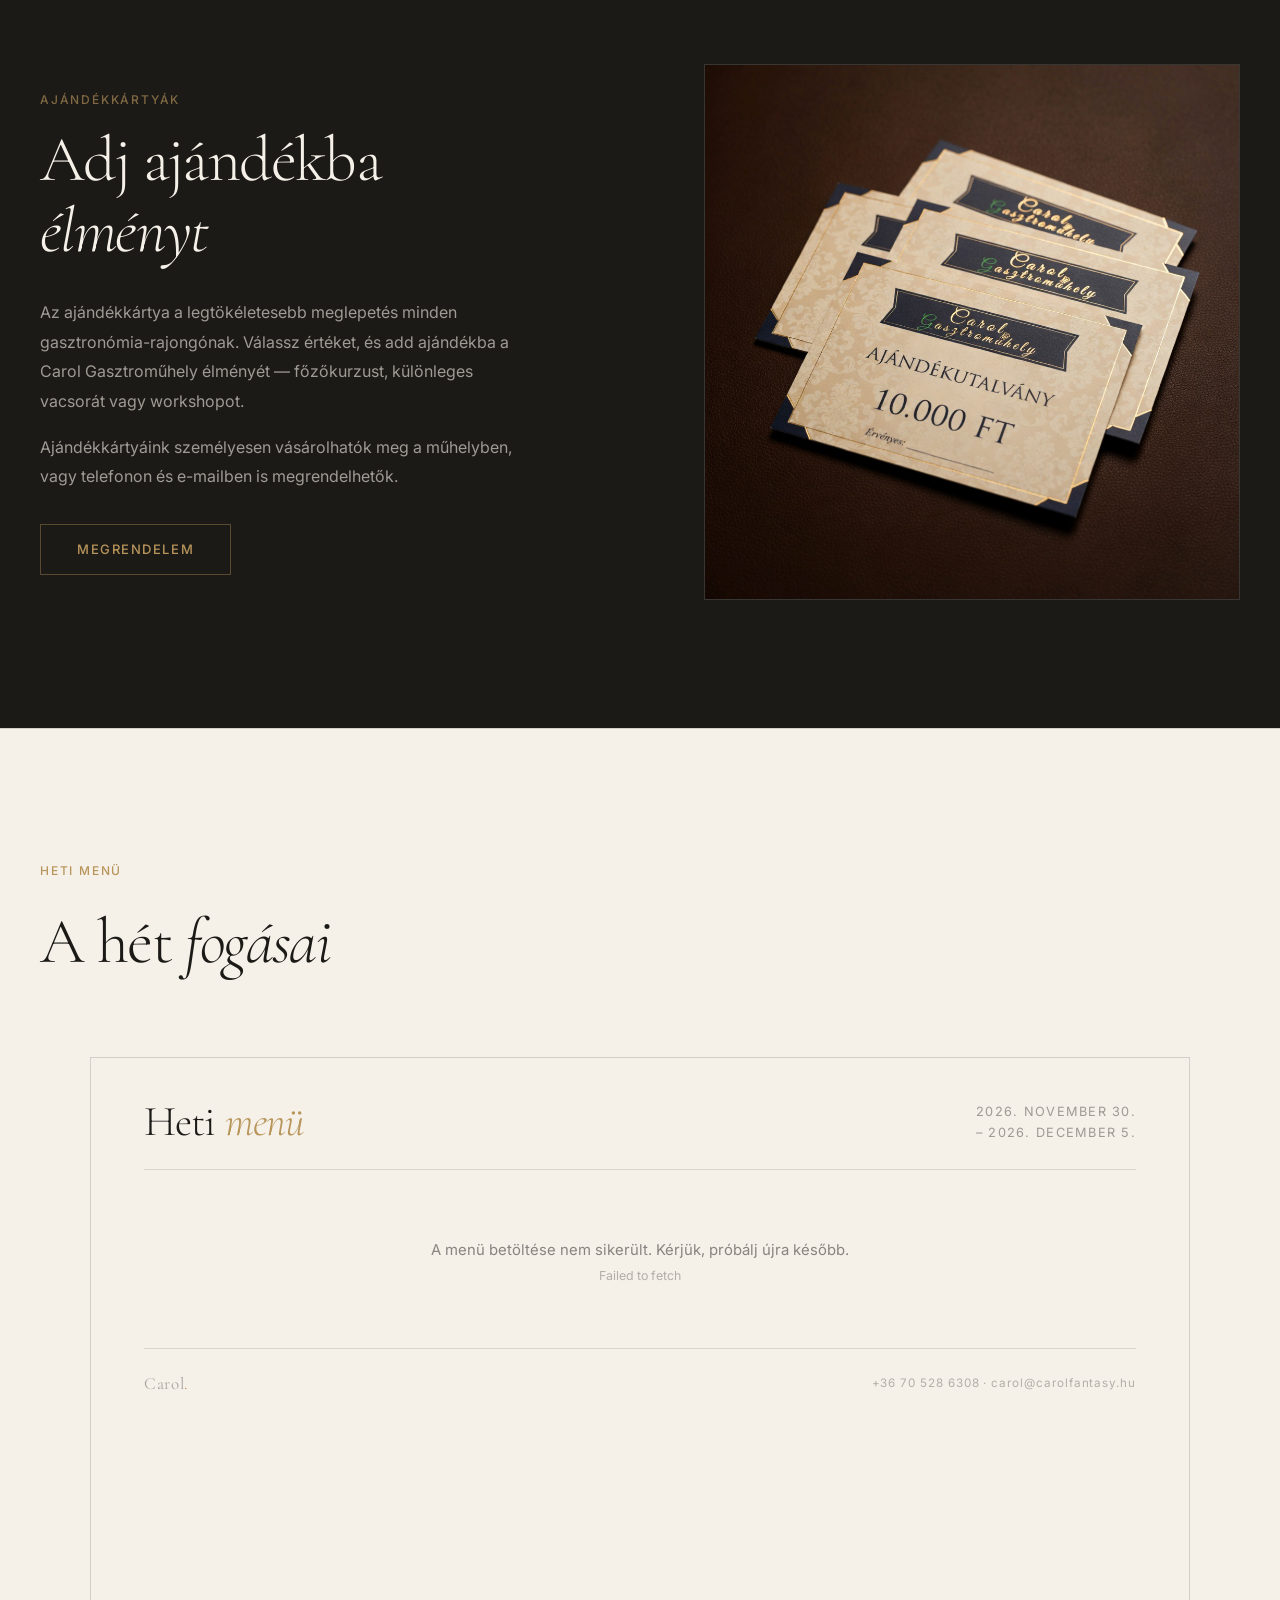
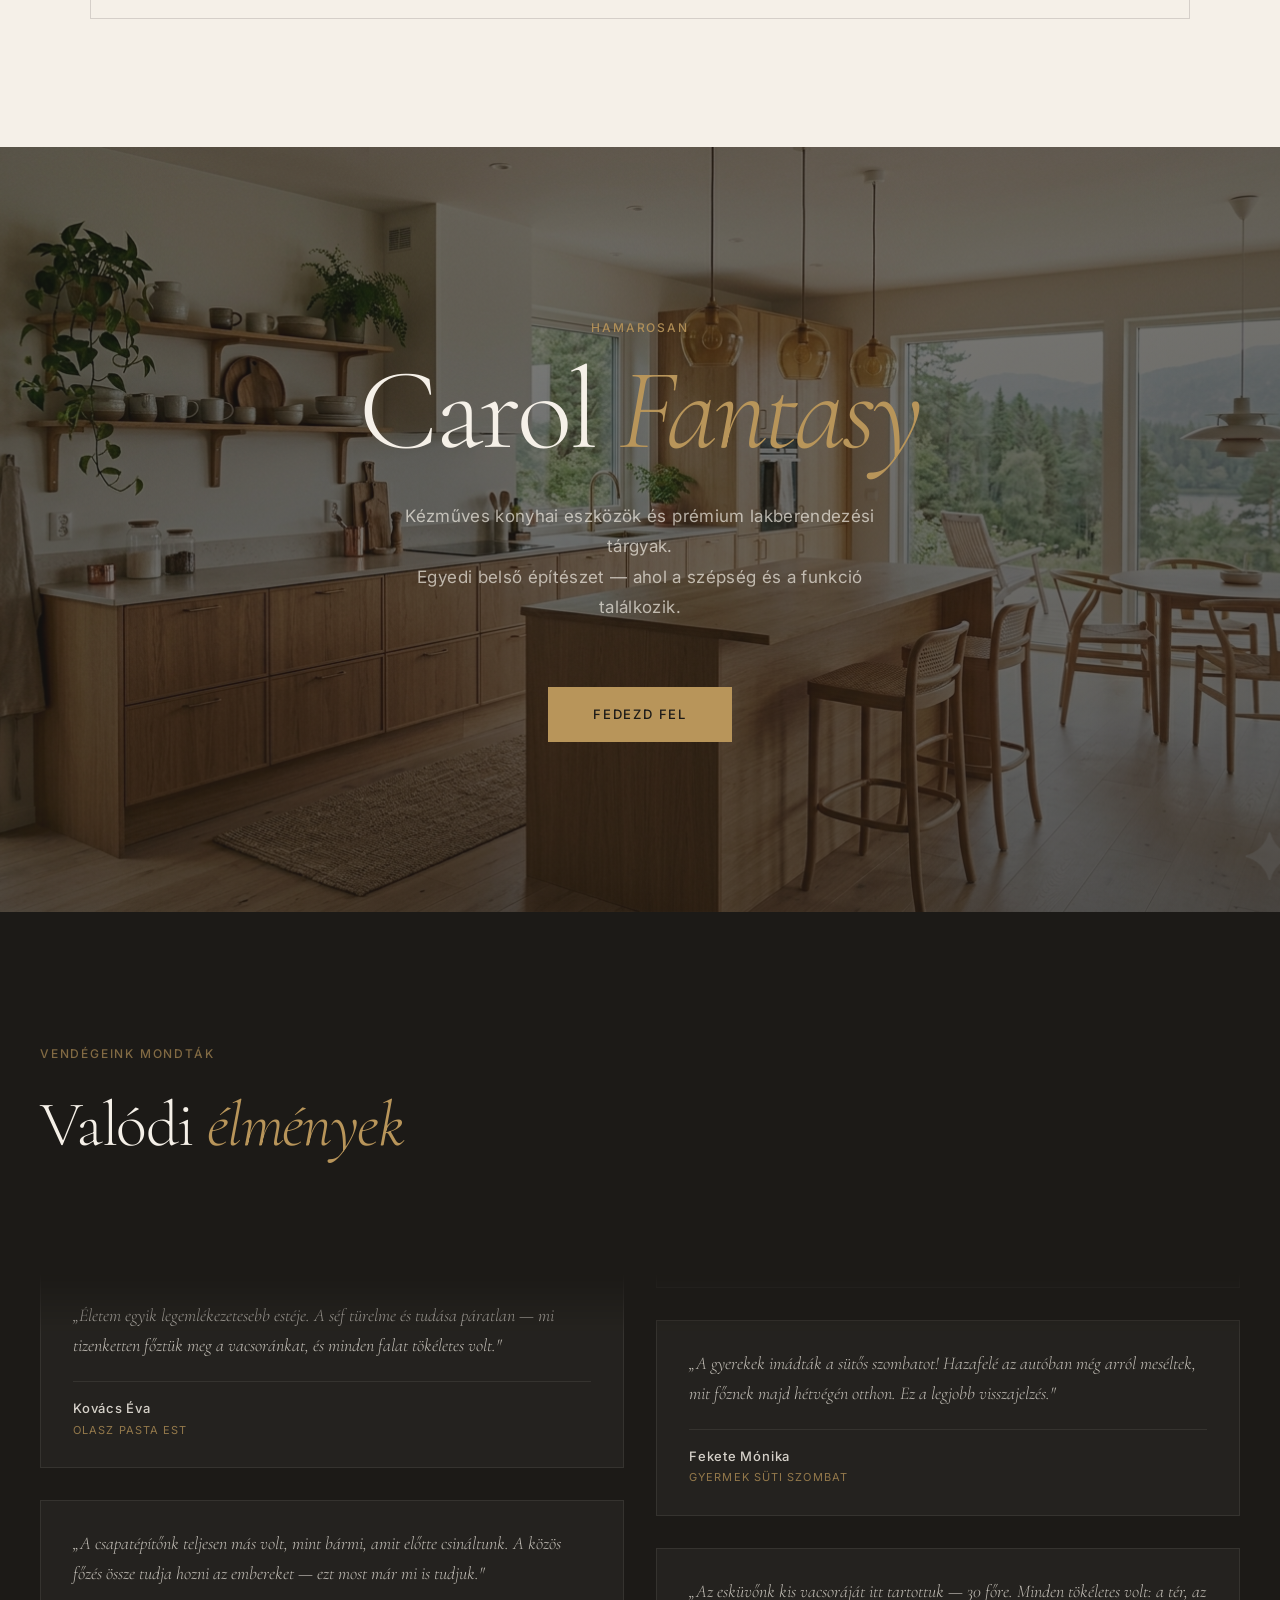
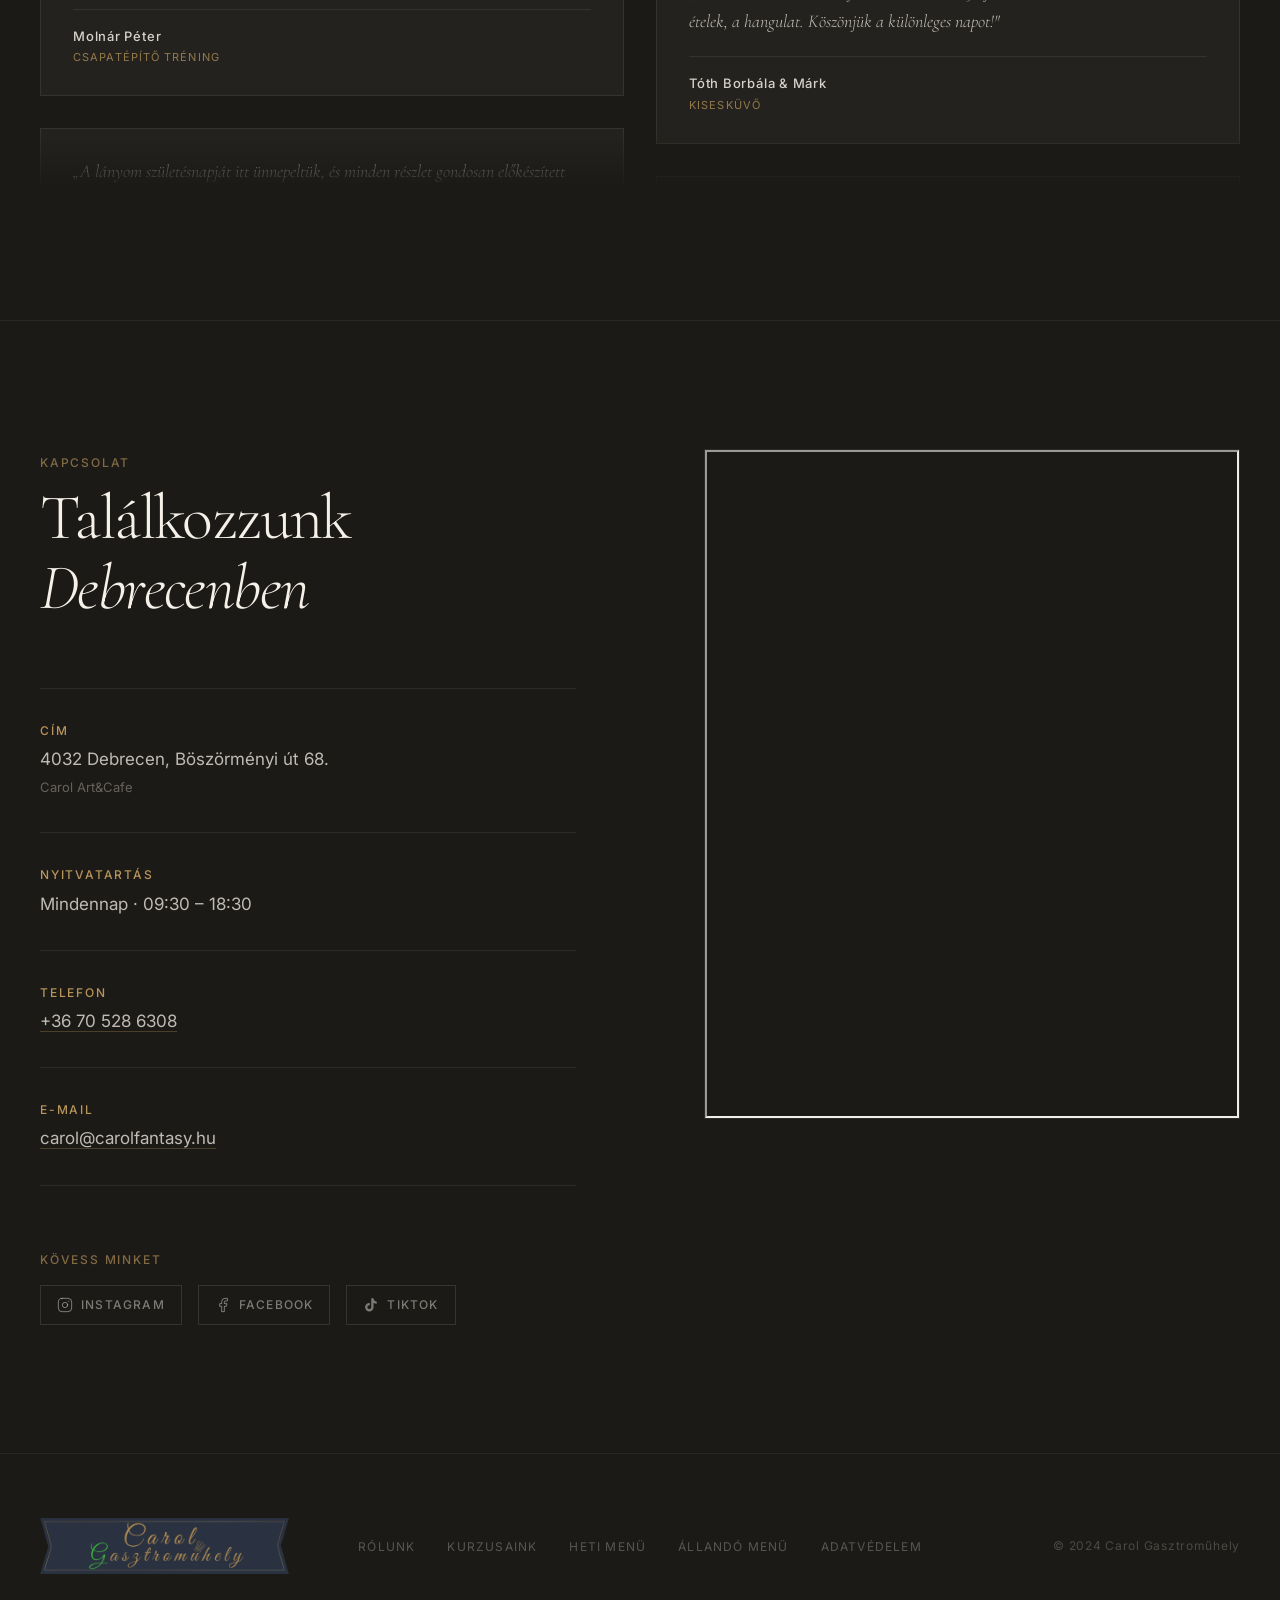
==== commit 811d12eb: "Fix Sheet ID" ====
--- a/index.html
+++ b/index.html
@@ -25,6 +25,7 @@
         <li><a href="#kurzusaink" data-t="nav-courses">Kurzusaink</a></li>
         <li><a href="#heti-menu" data-t="nav-menu">Heti menü</a></li>
         <li><a href="menu/alando-menu.html" data-t="nav-alacarte">Állandó menü</a></li>
+        <li><a href="menu/carol-naploja.html" data-t="nav-diary">Carol Naplója</a></li>
         <li><a href="#kapcsolat" data-t="nav-contact">Kapcsolat</a></li>
         <!-- Mobile-only language switch (shown inside the overlay) -->
         <li class="nav-lang-mobile" role="none">
